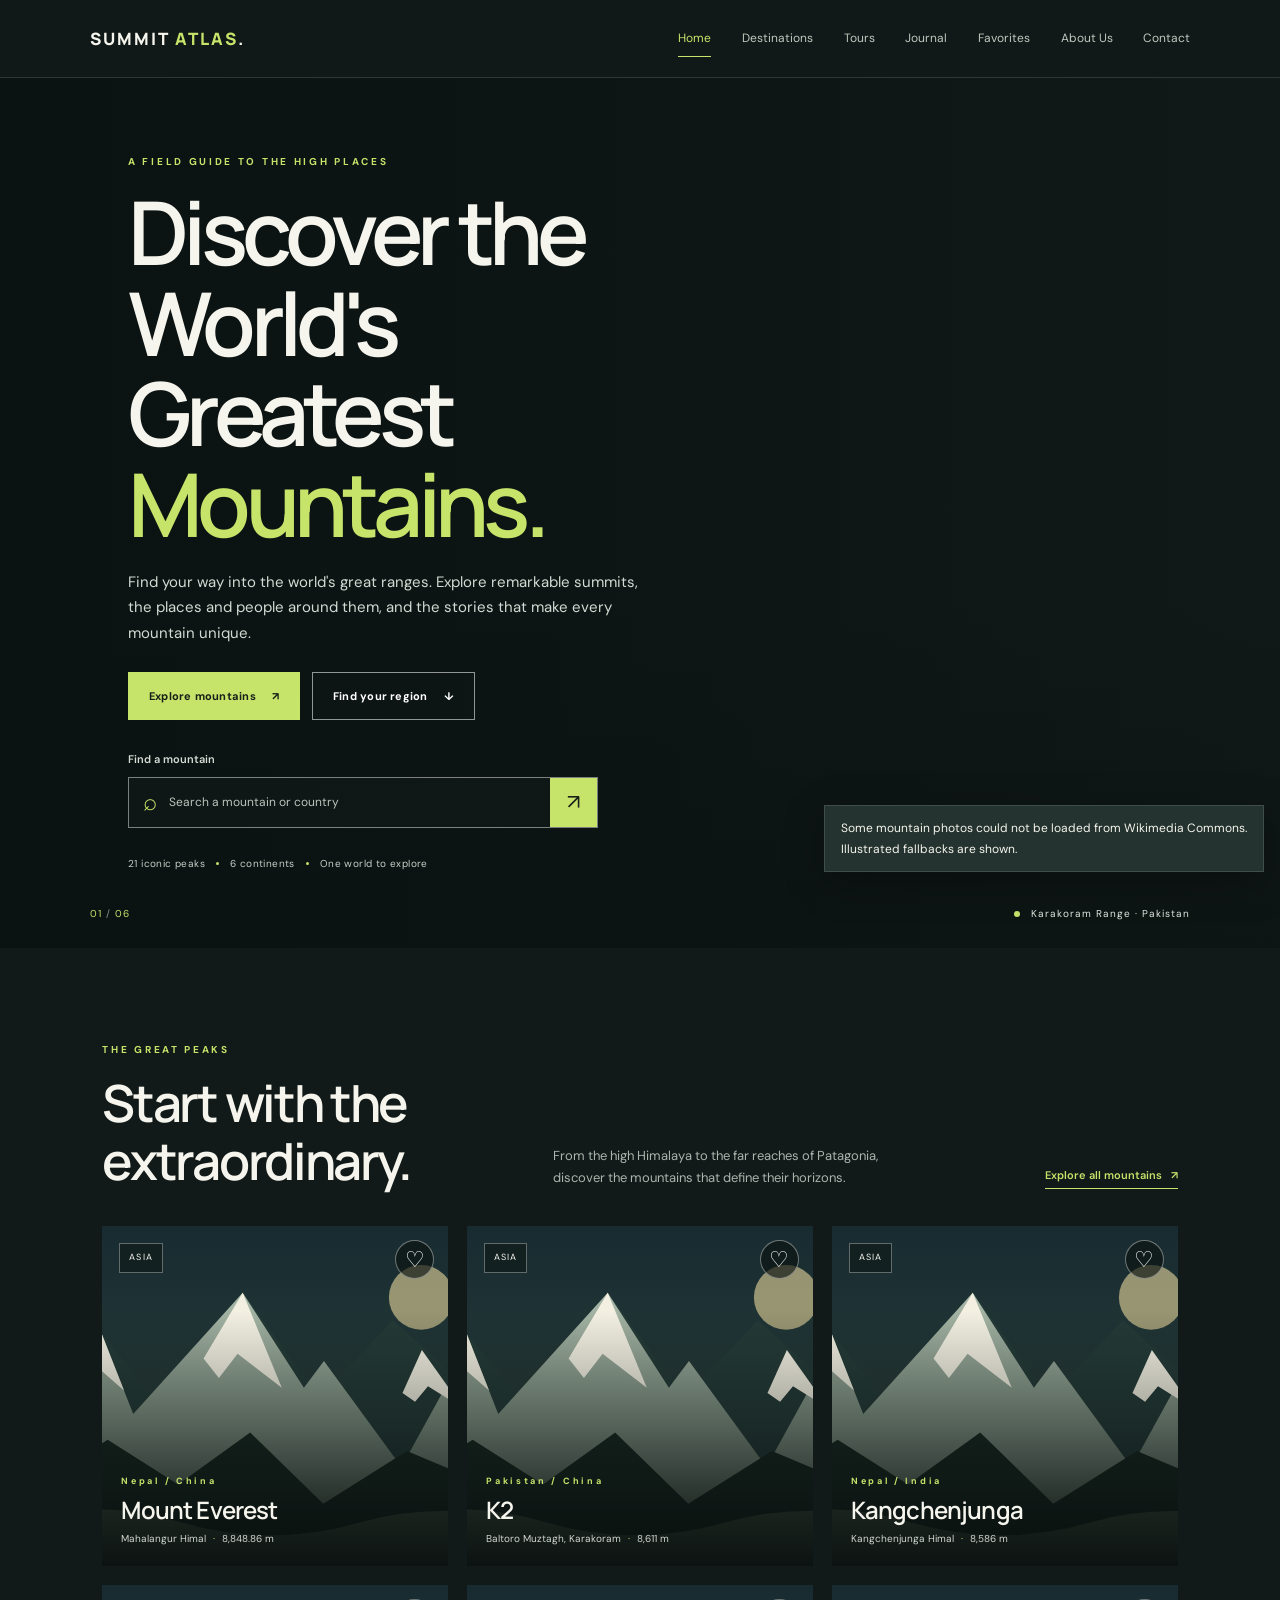
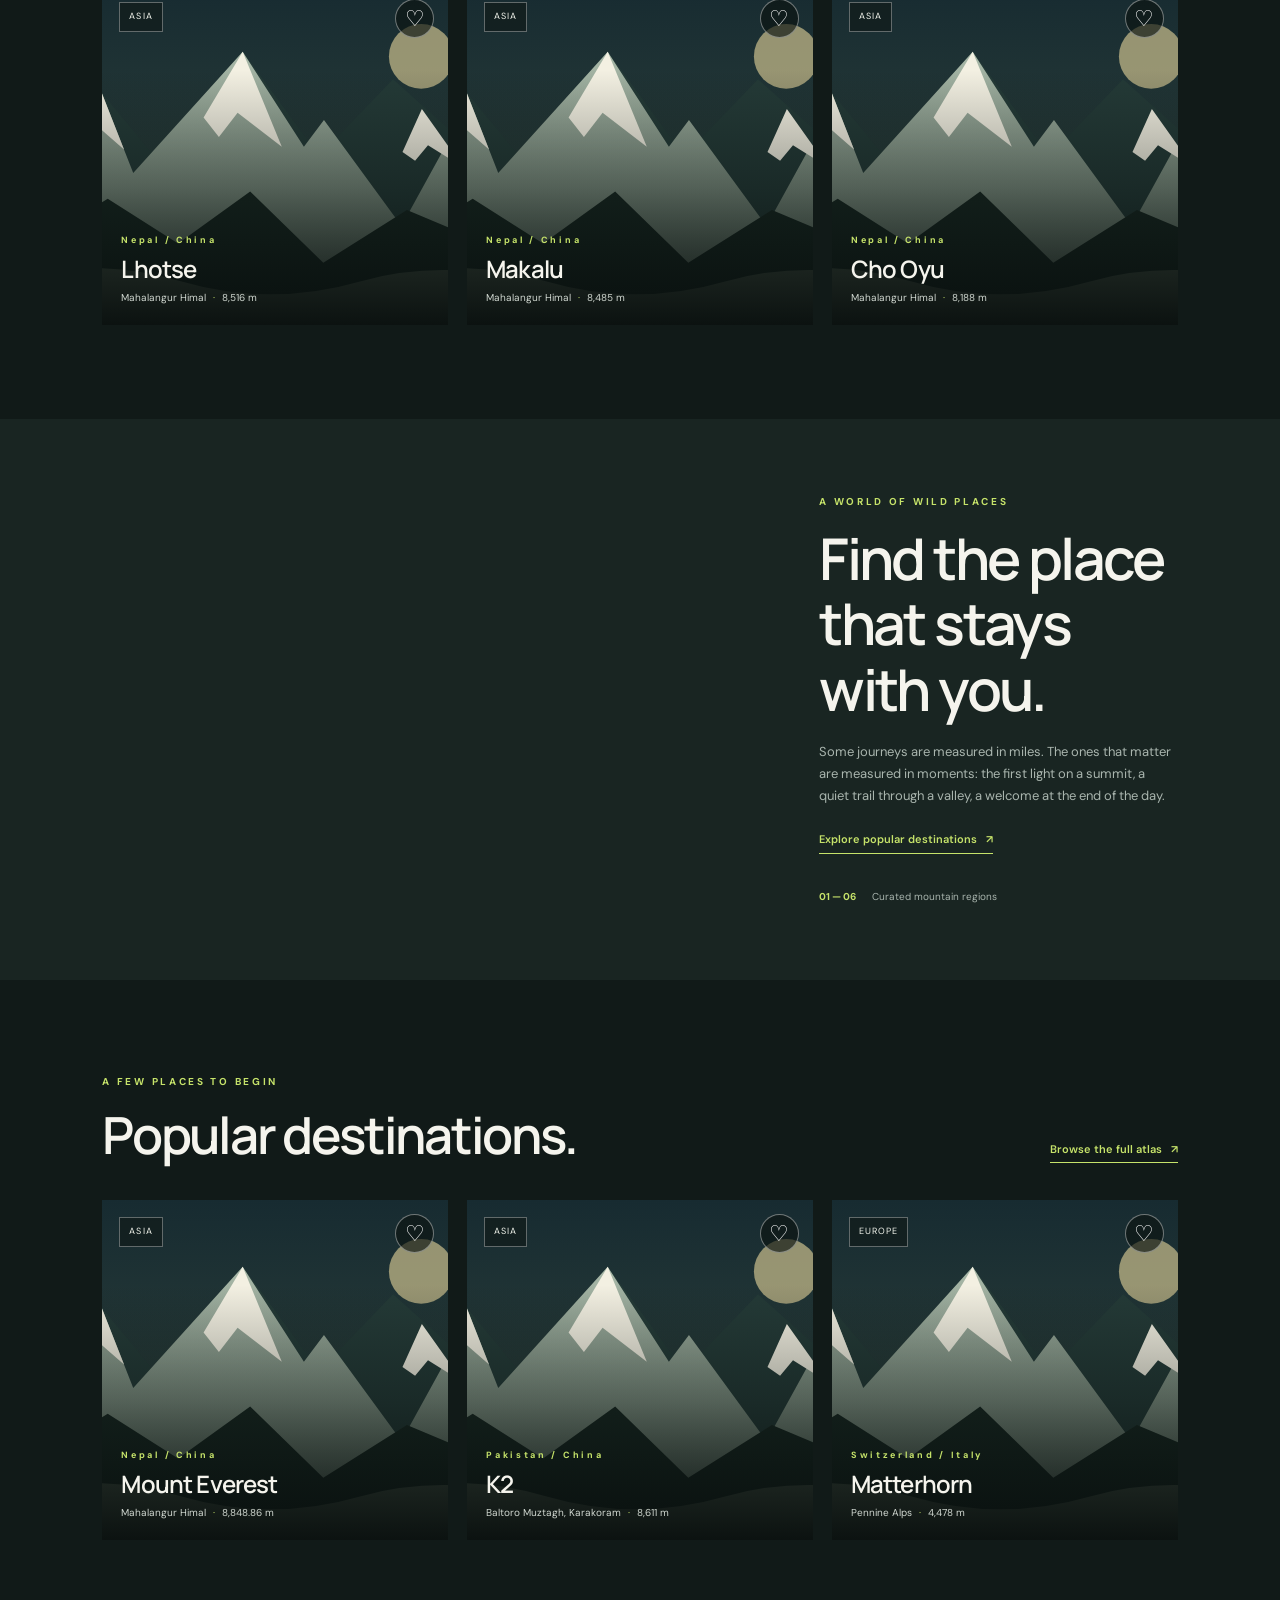
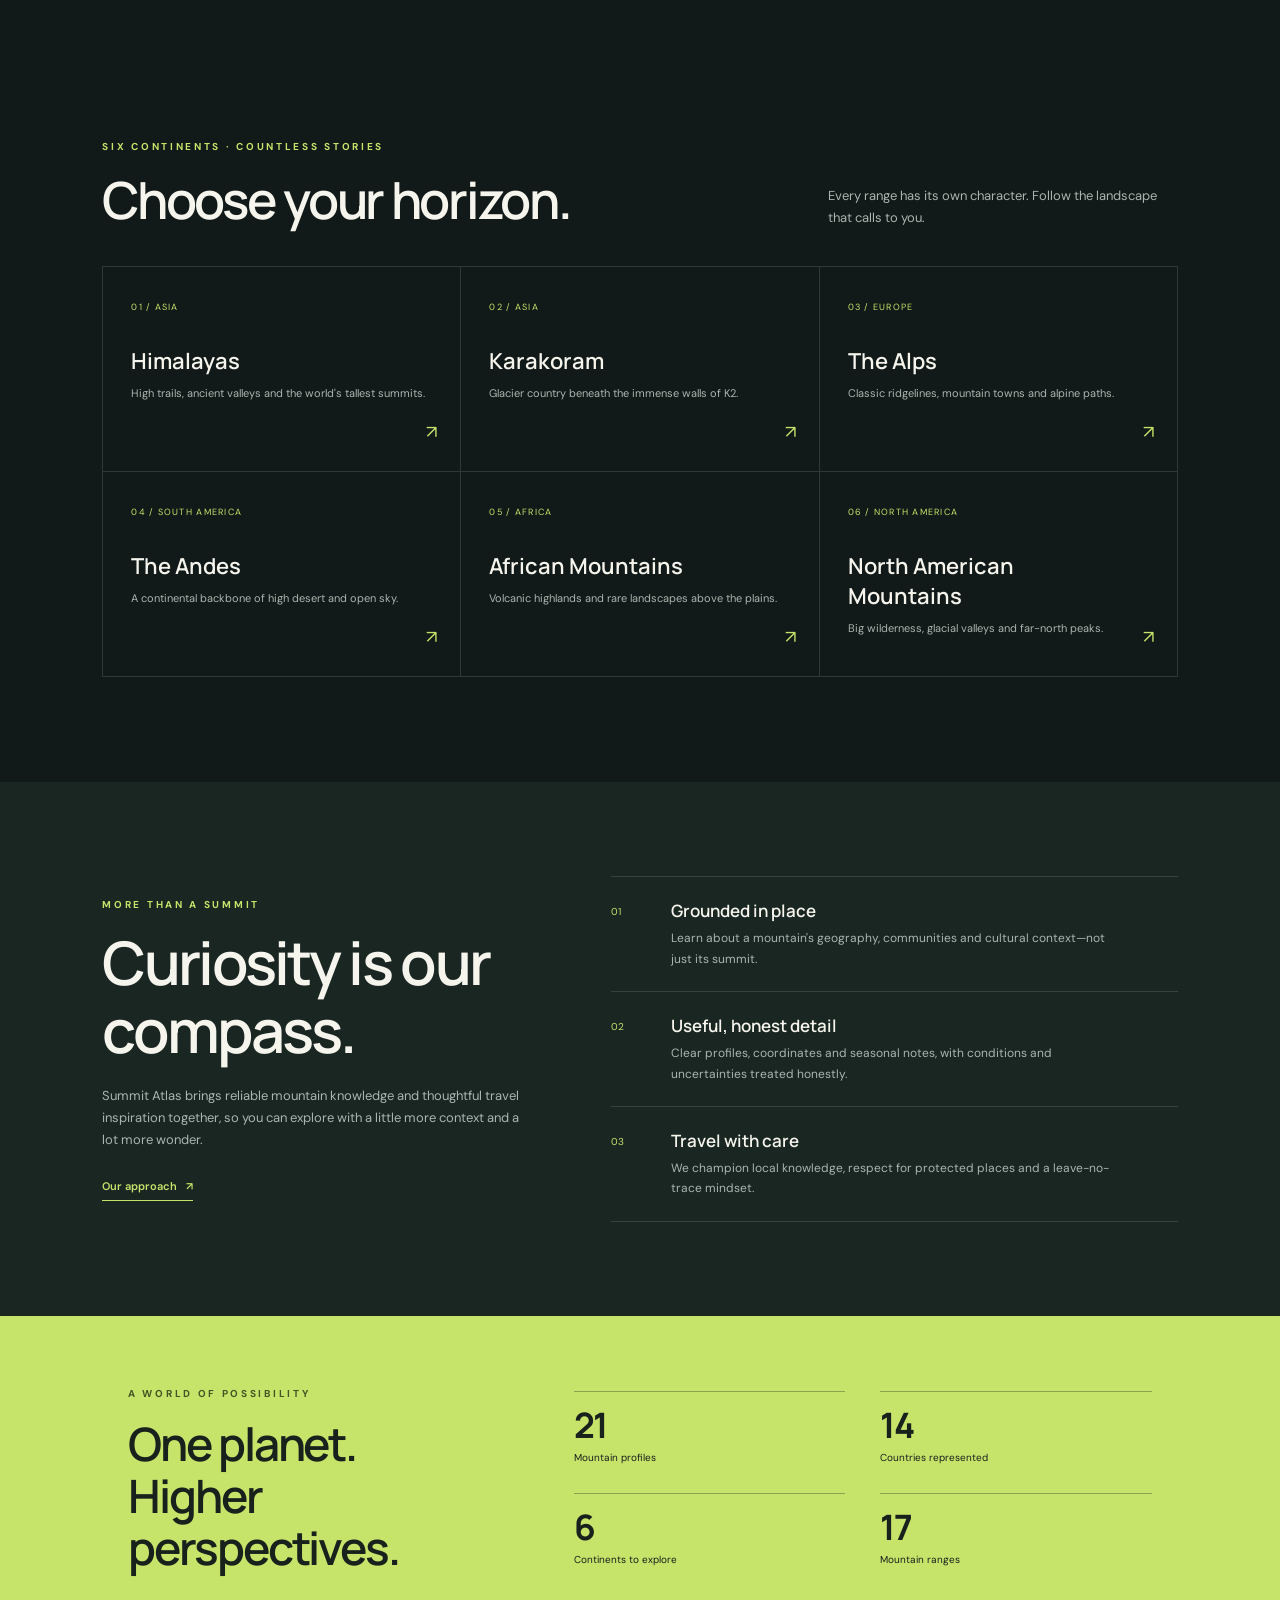
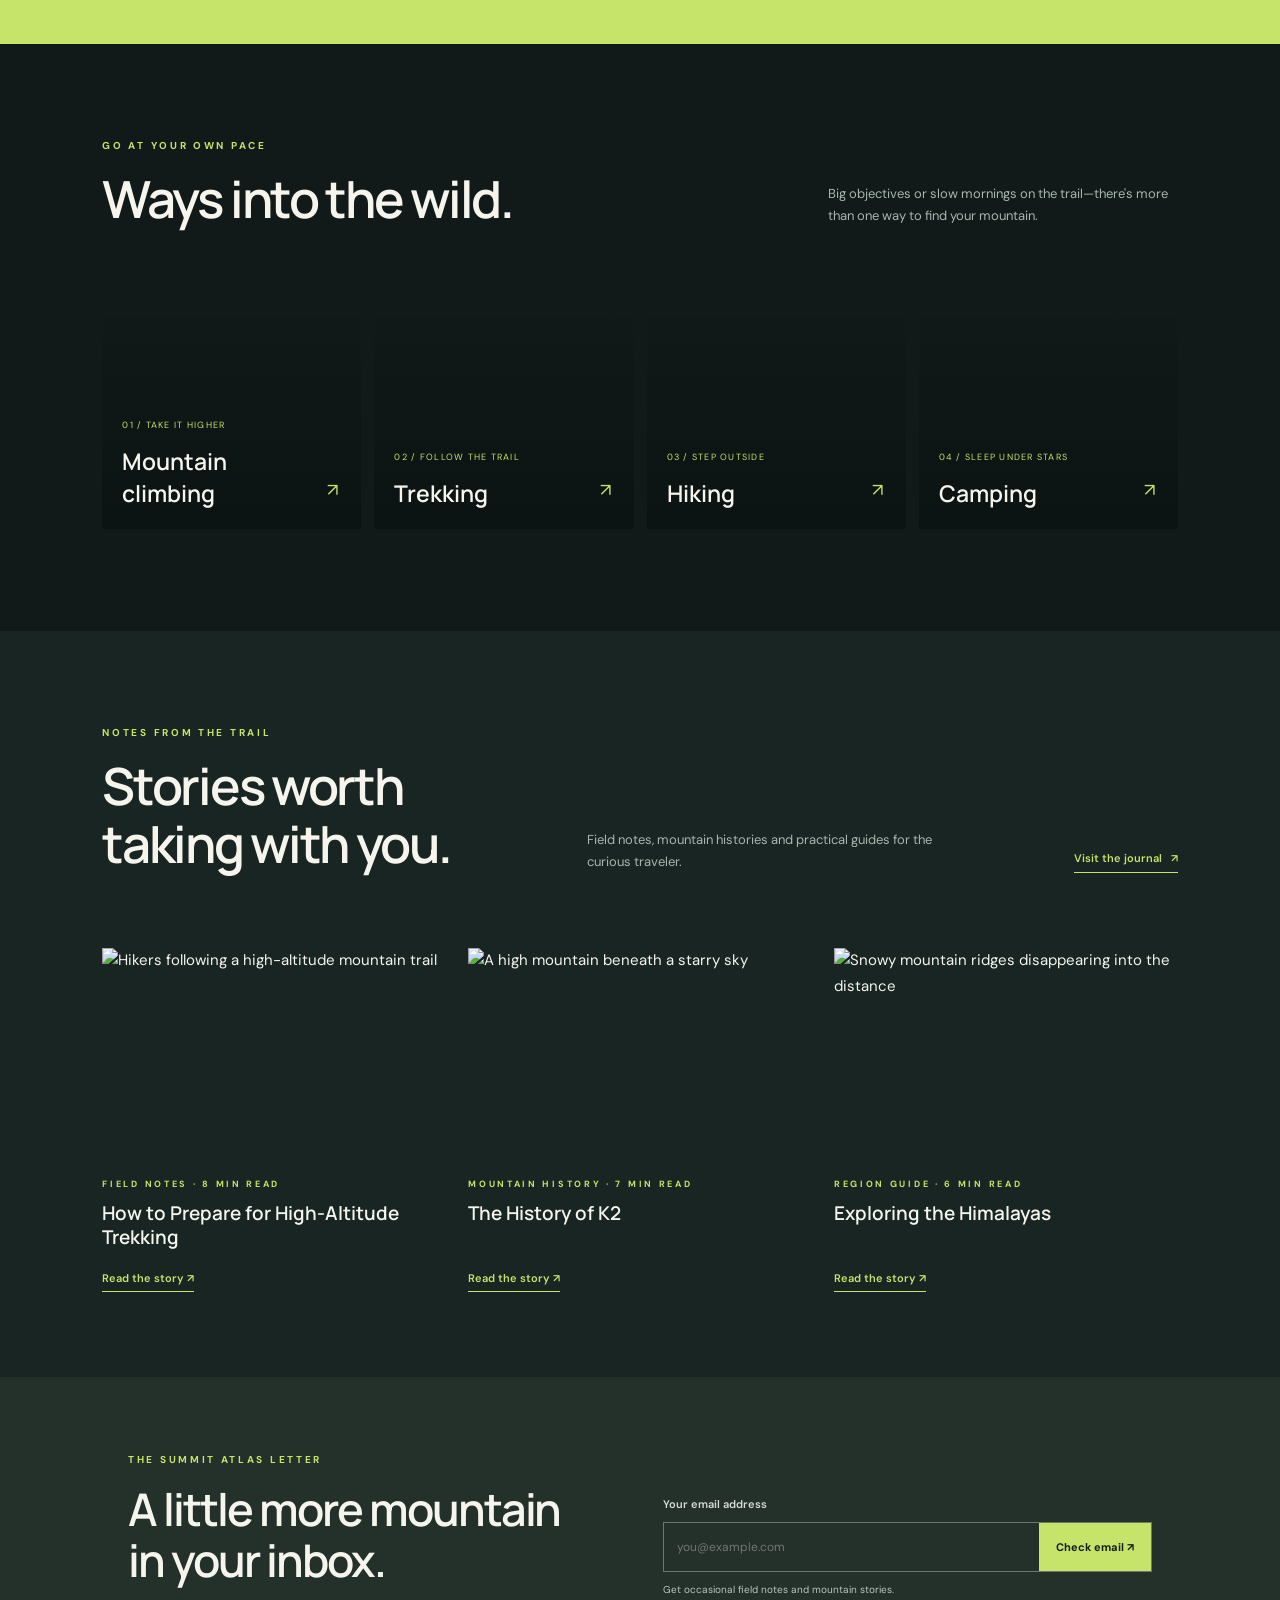
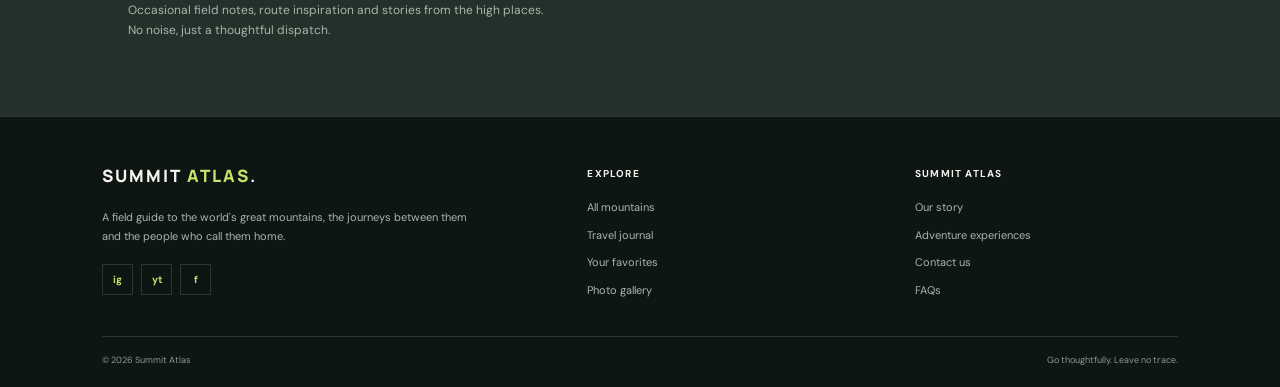
==== index.html @ 0b943431 "first commit" ====
<!doctype html>
<html lang="en">
  <head>
    <meta charset="UTF-8" />
    <meta name="viewport" content="width=device-width, initial-scale=1.0" />
    <meta
      name="description"
      content="Explore 21 of the world's great mountains with Summit Atlas: a thoughtful field guide to mountain destinations, routes and stories."
    />
    <meta name="theme-color" content="#111a18" />
    <title>Summit Atlas | Discover the World's Greatest Mountains</title>
    <link rel="preconnect" href="https://fonts.googleapis.com" />
    <link rel="preconnect" href="https://fonts.gstatic.com" crossorigin />
    <link
      href="https://fonts.googleapis.com/css2?family=DM+Sans:wght@400;500;600;700&family=Manrope:wght@400;500;600;700;800&display=swap"
      rel="stylesheet"
    />
    <link rel="stylesheet" href="style.css" />
    <script src="script.js" defer></script>
  </head>
  <body data-page="home">
    <header class="navbar"></header>
    <p class="site-status" id="siteStatus" role="status" aria-live="polite"></p>
    <main>
      <section class="hero">
        <div class="hero-content reveal">
          <p class="eyebrow">A FIELD GUIDE TO THE HIGH PLACES</p>
          <h1>Discover the World's<br />Greatest <span>Mountains.</span></h1>
          <p class="hero-description">
            Find your way into the world's great ranges. Explore remarkable
            summits, the places and people around them, and the stories that
            make every mountain unique.
          </p>
          <div class="hero-buttons">
            <a href="destinations.html" class="btn btn-primary"
              >Explore mountains <span aria-hidden="true">↗</span></a
            ><a href="#regions" class="btn btn-outline"
              >Find your region <span aria-hidden="true">↓</span></a
            >
          </div>
          <form class="hero-search" id="mountainSearch" role="search">
            <label for="heroSearch">Find a mountain</label>
            <div>
              <span aria-hidden="true">⌕</span
              ><input
                id="heroSearch"
                name="q"
                type="search"
                placeholder="Search a mountain or country"
                autocomplete="off"
              /><button type="submit" aria-label="Search mountains">↗</button>
            </div>
          </form>
          <div class="hero-footnote">
            <span>21 iconic peaks</span><i></i><span>6 continents</span><i></i
            ><span>One world to explore</span>
          </div>
        </div>
        <div class="hero-caption">
          <span class="caption-dot"></span> Karakoram Range · Pakistan
        </div>
        <div class="hero-index">01 <span>/</span> 06</div>
      </section>

      <section class="section featured-section">
        <div class="section-heading reveal">
          <div>
            <p class="eyebrow">THE GREAT PEAKS</p>
            <h2>Start with the<br />extraordinary.</h2>
          </div>
          <p class="section-intro">
            From the high Himalaya to the far reaches of Patagonia, discover the
            mountains that define their horizons.
          </p>
          <a href="destinations.html" class="text-link"
            >Explore all mountains <span aria-hidden="true">↗</span></a
          >
        </div>
        <div
          class="destination-grid featured-grid"
          id="featuredMountains"
          aria-live="polite"
        >
          <p class="loading-note">Opening the mountain field guide…</p>
        </div>
      </section>

      <section class="popular-section">
        <div
          class="popular-image"
          role="img"
          aria-label="Mountain landscape in the European Alps"
        ></div>
        <div class="popular-copy reveal">
          <p class="eyebrow">A WORLD OF WILD PLACES</p>
          <h2>Find the place<br />that stays with you.</h2>
          <p>
            Some journeys are measured in miles. The ones that matter are
            measured in moments: the first light on a summit, a quiet trail
            through a valley, a welcome at the end of the day.
          </p>
          <a class="text-link" href="destinations.html"
            >Explore popular destinations <span aria-hidden="true">↗</span></a
          >
          <div class="popular-note">
            <strong>01 — 06</strong><span>Curated mountain regions</span>
          </div>
        </div>
      </section>

      <section class="section popular-peaks-section">
        <div class="section-heading reveal">
          <div>
            <p class="eyebrow">A FEW PLACES TO BEGIN</p>
            <h2>Popular destinations.</h2>
          </div>
          <a href="destinations.html" class="text-link">Browse the full atlas <span aria-hidden="true">↗</span></a>
        </div>
        <div class="destination-grid" id="popularMountains">
          <p class="loading-note">Finding a few first destinations…</p>
        </div>
      </section>

      <section class="section regions-section" id="regions">
        <div class="section-heading reveal">
          <div>
            <p class="eyebrow">SIX CONTINENTS · COUNTLESS STORIES</p>
            <h2>Choose your horizon.</h2>
          </div>
          <p class="section-intro">
            Every range has its own character. Follow the landscape that calls
            to you.
          </p>
        </div>
        <div class="region-grid">
          <a class="region-card reveal" href="destinations.html?region=himalayas"
            ><span>01 / ASIA</span>
            <h3>Himalayas</h3>
            <p>High trails, ancient valleys and the world's tallest summits.</p>
            <b aria-hidden="true">↗</b></a
          >
          <a class="region-card reveal" href="destinations.html?region=karakoram"
            ><span>02 / ASIA</span>
            <h3>Karakoram</h3>
            <p>Glacier country beneath the immense walls of K2.</p>
            <b aria-hidden="true">↗</b></a
          >
          <a
            class="region-card reveal"
            href="destinations.html?region=alps"
            ><span>03 / EUROPE</span>
            <h3>The Alps</h3>
            <p>Classic ridgelines, mountain towns and alpine paths.</p>
            <b aria-hidden="true">↗</b></a
          >
          <a
            class="region-card reveal"
            href="destinations.html?region=andes"
            ><span>04 / SOUTH AMERICA</span>
            <h3>The Andes</h3>
            <p>A continental backbone of high desert and open sky.</p>
            <b aria-hidden="true">↗</b></a
          >
          <a
            class="region-card reveal"
            href="destinations.html?region=africa"
            ><span>05 / AFRICA</span>
            <h3>African Mountains</h3>
            <p>Volcanic highlands and rare landscapes above the plains.</p>
            <b aria-hidden="true">↗</b></a
          >
          <a
            class="region-card reveal"
            href="destinations.html?region=north-america"
            ><span>06 / NORTH AMERICA</span>
            <h3>North American Mountains</h3>
            <p>Big wilderness, glacial valleys and far-north peaks.</p>
            <b aria-hidden="true">↗</b></a
          >
        </div>
      </section>

      <section class="why-section">
        <div class="section why-layout">
          <div class="why-heading reveal">
            <p class="eyebrow">MORE THAN A SUMMIT</p>
            <h2>Curiosity is our<br />compass.</h2>
            <p>
              Summit Atlas brings reliable mountain knowledge and thoughtful
              travel inspiration together, so you can explore with a little more
              context and a lot more wonder.
            </p>
            <a href="about.html" class="text-link"
              >Our approach <span aria-hidden="true">↗</span></a
            >
          </div>
          <div class="why-list">
            <article class="why-item reveal">
              <span>01</span>
              <div>
                <h3>Grounded in place</h3>
                <p>
                  Learn about a mountain's geography, communities and cultural
                  context—not just its summit.
                </p>
              </div>
            </article>
            <article class="why-item reveal">
              <span>02</span>
              <div>
                <h3>Useful, honest detail</h3>
                <p>
                  Clear profiles, coordinates and seasonal notes, with
                  conditions and uncertainties treated honestly.
                </p>
              </div>
            </article>
            <article class="why-item reveal">
              <span>03</span>
              <div>
                <h3>Travel with care</h3>
                <p>
                  We champion local knowledge, respect for protected places and
                  a leave-no-trace mindset.
                </p>
              </div>
            </article>
          </div>
        </div>
      </section>

      <section class="stats-band">
        <div class="stats-heading">
          <p class="eyebrow">A WORLD OF POSSIBILITY</p>
          <h2>One planet.<br />Higher perspectives.</h2>
        </div>
        <div class="stats-grid">
          <div><strong>21</strong><span>Mountain profiles</span></div>
          <div><strong>14</strong><span>Countries represented</span></div>
          <div><strong>6</strong><span>Continents to explore</span></div>
          <div><strong>17</strong><span>Mountain ranges</span></div>
        </div>
      </section>

      <section class="section experiences-section">
        <div class="section-heading reveal">
          <div>
            <p class="eyebrow">GO AT YOUR OWN PACE</p>
            <h2>Ways into the wild.</h2>
          </div>
          <p class="section-intro">
            Big objectives or slow mornings on the trail—there's more than one
            way to find your mountain.
          </p>
        </div>
        <div class="experience-grid">
          <a href="tours.html" class="experience-card experience-climb reveal"
            ><span>01 / TAKE IT HIGHER</span>
            <h3>Mountain climbing</h3>
            <b aria-hidden="true">↗</b></a
          ><a href="tours.html" class="experience-card experience-trek reveal"
            ><span>02 / FOLLOW THE TRAIL</span>
            <h3>Trekking</h3>
            <b aria-hidden="true">↗</b></a
          ><a href="tours.html" class="experience-card experience-hike reveal"
            ><span>03 / STEP OUTSIDE</span>
            <h3>Hiking</h3>
            <b aria-hidden="true">↗</b></a
          ><a href="tours.html" class="experience-card experience-camp reveal"
            ><span>04 / SLEEP UNDER STARS</span>
            <h3>Camping</h3>
            <b aria-hidden="true">↗</b></a
          >
        </div>
      </section>

      <section class="journal-preview-section">
        <div class="section section-heading reveal">
          <div>
            <p class="eyebrow">NOTES FROM THE TRAIL</p>
            <h2>Stories worth<br />taking with you.</h2>
          </div>
          <p class="section-intro">
            Field notes, mountain histories and practical guides for the curious
            traveler.
          </p>
          <a href="journal.html" class="text-link"
            >Visit the journal <span aria-hidden="true">↗</span></a
          >
        </div>
        <div class="journal-preview-grid">
          <article class="journal-preview reveal">
            <img
              src="https://images.unsplash.com/photo-1551632811-561732d1e306?auto=format&fit=crop&w=900&q=85"
              alt="Hikers following a high-altitude mountain trail"
              loading="lazy"
            />
            <p class="eyebrow">FIELD NOTES · 8 MIN READ</p>
            <h3>How to Prepare for High-Altitude Trekking</h3>
            <a href="journal.html?id=high-altitude-trekking" class="text-link"
              >Read the story ↗</a
            >
          </article>
          <article class="journal-preview reveal">
            <img
              src="https://images.unsplash.com/photo-1519681393784-d120267933ba?auto=format&fit=crop&w=900&q=85"
              alt="A high mountain beneath a starry sky"
              loading="lazy"
            />
            <p class="eyebrow">MOUNTAIN HISTORY · 7 MIN READ</p>
            <h3>The History of K2</h3>
            <a href="journal.html?id=history-of-k2" class="text-link"
              >Read the story ↗</a
            >
          </article>
          <article class="journal-preview reveal">
            <img
              src="https://images.unsplash.com/photo-1464822759023-fed622ff2c3b?auto=format&fit=crop&w=900&q=85"
              alt="Snowy mountain ridges disappearing into the distance"
              loading="lazy"
            />
            <p class="eyebrow">REGION GUIDE · 6 MIN READ</p>
            <h3>Exploring the Himalayas</h3>
            <a href="journal.html?id=exploring-himalayas" class="text-link"
              >Read the story ↗</a
            >
          </article>
        </div>
      </section>

      <section class="newsletter-section">
        <div class="newsletter-copy">
          <p class="eyebrow">THE SUMMIT ATLAS LETTER</p>
          <h2>A little more mountain<br />in your inbox.</h2>
          <p>
            Occasional field notes, route inspiration and stories from the high
            places. No noise, just a thoughtful dispatch.
          </p>
        </div>
        <form id="newsletterForm" class="newsletter-form">
          <label for="newsletterEmail">Your email address</label>
          <div>
            <input
              id="newsletterEmail"
              name="email"
              type="email"
              placeholder="you@example.com"
              required
            /><button type="submit" aria-label="Check email address">
              Check email <span aria-hidden="true">↗</span>
            </button>
          </div>
          <p role="status" aria-live="polite">
            Get occasional field notes and mountain stories.
          </p>
        </form>
      </section>
    </main>
    <footer class="footer"></footer>
  </body>
</html>
---- style.css ----
:root {
  color-scheme: dark;
  --bg: #111a18;
  --surface: #192522;
  --surface-soft: #202e29;
  --text: #f5f4ed;
  --muted: #a9b5ae;
  --accent: #c6e36a;
  --line: rgba(232, 241, 233, .14);
  --heading: "Manrope", "DM Sans", sans-serif;
  --body: "DM Sans", Arial, sans-serif;
}

* { box-sizing: border-box; }
html { scroll-behavior: smooth; scroll-padding-top: 85px; }
body { margin: 0; background: var(--bg); color: var(--text); font: 400 15px/1.7 var(--body); }
body, button, input, select, textarea { font-family: var(--body); }
button, input, select, textarea { font-size: inherit; }
button, a { -webkit-tap-highlight-color: transparent; }
a { color: inherit; text-decoration: none; }
img { display: block; width: 100%; object-fit: cover; }
button { color: inherit; }
::selection { color: #141a12; background: var(--accent); }
:focus-visible { outline: 2px solid var(--accent); outline-offset: 4px; }

.navbar {
  position: sticky; z-index: 20; top: 0; display: flex; min-height: 78px;
  align-items: center; justify-content: space-between; gap: 30px; padding: 0 7%;
  border-bottom: 1px solid var(--line); background: rgba(17, 26, 24, .97);
}
.logo { display: inline-flex; align-items: center; white-space: nowrap; font: 800 17px/1 var(--heading); letter-spacing: 2px; }
.logo span { margin-left: 5px; color: var(--accent); }
.logo i { color: var(--text); font-style: normal; }
.nav-links { display: flex; align-items: center; gap: clamp(16px, 2.4vw, 35px); }
.nav-links a { position: relative; padding: 9px 0; color: #c0c8c0; font-size: 12px; transition: color .2s ease; }
.nav-links a::after { position: absolute; right: 0; bottom: 1px; left: 0; height: 1px; background: var(--accent); content: ""; transform: scaleX(0); transform-origin: left; transition: transform .2s ease; }
.nav-links a:hover, .nav-links a.active { color: var(--accent); }
.nav-links a.active::after, .nav-links a:hover::after { transform: scaleX(1); }
.menu-toggle { display: none; width: 44px; height: 44px; padding: 11px; border: 1px solid var(--line); background: transparent; cursor: pointer; }
.menu-toggle span { display: block; height: 1px; margin: 5px 0; background: var(--text); }
.site-status:empty { display: none; }
.site-status { position: fixed; z-index: 15; right: 16px; bottom: 16px; max-width: min(440px, calc(100vw - 32px)); padding: 12px 16px; border: 1px solid var(--line); background: #24332f; box-shadow: 0 10px 40px #0005; color: var(--text); font-size: 12px; }

.hero {
  position: relative; display: flex; min-height: min(790px, calc(100svh - 78px)); align-items: center;
  padding: 76px 10%; overflow: hidden;
  background: linear-gradient(90deg, rgba(10, 17, 17, .85) 0%, rgba(10, 17, 17, .57) 43%, rgba(10, 17, 17, .1) 100%), linear-gradient(0deg, rgba(11, 18, 17, .55), transparent 40%), url("https://images.unsplash.com/photo-1464822759023-fed622ff2c3b?auto=format&fit=crop&w=2200&q=90") center 48%/cover;
}
.hero-content { width: min(730px, 100%); }
.eyebrow { margin: 0 0 17px; color: var(--accent); font-size: 10px; font-weight: 700; letter-spacing: 2.7px; line-height: 1.5; }
h1, h2, h3, p { margin-top: 0; }
h1, h2, h3 { line-height: 1.13; }
h1, h2 { font-family: var(--heading); font-weight: 600; letter-spacing: -.045em; }
h1 span, h2 span { color: var(--accent); }
.hero h1 { max-width: 760px; margin-bottom: 21px; font-size: clamp(48px, 7.1vw, 88px); letter-spacing: -.065em; line-height: 1.03; }
.hero-description { max-width: 520px; margin-bottom: 26px; color: #d3dad3; font-size: 15px; }
.hero-buttons { display: flex; flex-wrap: wrap; gap: 12px; }
.btn { display: inline-flex; min-height: 48px; align-items: center; justify-content: center; gap: 16px; padding: 12px 20px; border: 1px solid transparent; font-size: 11px; font-weight: 700; letter-spacing: .02em; transition: background .2s ease, color .2s ease, border-color .2s ease, transform .2s ease; cursor: pointer; }
.btn:hover { transform: translateY(-2px); }
.btn-primary { background: var(--accent); color: #172019; }
.btn-primary:hover { background: #d9ef8e; }
.btn-outline { border-color: rgba(255,255,255,.55); background: rgba(17,26,24,.25); color: #fff; }
.btn-outline:hover { border-color: var(--accent); color: var(--accent); }
.hero-search { width: min(470px, 100%); margin-top: 30px; }
.hero-search label, .newsletter-form label { display: block; margin-bottom: 8px; color: #d7ddd6; font-size: 11px; font-weight: 600; }
.hero-search>div { display: flex; height: 51px; align-items: center; padding-left: 14px; border: 1px solid rgba(255,255,255,.45); background: rgba(17,26,24,.72); }
.hero-search>div>span { color: var(--accent); font-size: 24px; }
.hero-search input { width: 100%; height: 100%; padding: 0 12px; border: 0; outline: 0; background: transparent; color: var(--text); font-size: 12px; }
.hero-search input::placeholder { color: #bbc4bc; }
.hero-search button { width: 53px; height: 100%; border: 0; background: var(--accent); color: #172019; font-size: 21px; cursor: pointer; }
.hero-footnote { display: flex; flex-wrap: wrap; align-items: center; gap: 11px; margin-top: 27px; color: #c7d0c8; font-size: 10px; letter-spacing: .04em; }
.hero-footnote i { width: 3px; height: 3px; border-radius: 50%; background: var(--accent); }
.hero-caption, .hero-index { position: absolute; bottom: 26px; color: #e4e9e3; font-size: 10px; letter-spacing: .1em; }
.hero-caption { right: 7%; }
.caption-dot { display: inline-block; width: 6px; height: 6px; margin-right: 7px; border-radius: 50%; background: var(--accent); }
.hero-index { left: 7%; color: var(--accent); }
.hero-index span { color: #fff8; }

.section { padding: 94px 8%; }
.section-heading { display: flex; align-items: end; justify-content: space-between; gap: 24px; margin-bottom: 37px; }
.section-heading h2, .about-copy h2, .contact-copy h2 { margin: 0; font-size: clamp(34px, 4vw, 53px); }
.section-intro { max-width: 350px; margin: 0; color: var(--muted); font-size: 13px; }
.text-link { display: inline-flex; align-items: center; gap: 9px; width: fit-content; padding-bottom: 4px; border-bottom: 1px solid var(--accent); color: var(--accent); font-size: 11px; font-weight: 600; white-space: nowrap; }
.text-link:hover { color: #e0f3ae; }
.destination-grid { display: grid; grid-template-columns: repeat(3, minmax(0, 1fr)); gap: 19px; }
.mountain-card { position: relative; min-width: 0; min-height: 340px; overflow: hidden; background: var(--surface); animation: card-in .5s both; animation-delay: calc(var(--card-index, 0) * 35ms); }
@keyframes card-in { from { opacity: 0; transform: translateY(10px); } to { opacity: 1; transform: translateY(0); } }
.mountain-card-link { position: absolute; inset: 0; display: block; }
.mountain-photo { position: absolute; inset: 0; height: 100%; transition: transform .65s ease; }
.mountain-card:hover .mountain-photo { transform: scale(1.055); }
.mountain-card::after { position: absolute; inset: 25% 0 0; background: linear-gradient(0deg, rgba(8,14,13,.94), rgba(8,14,13,.36) 54%, transparent); content: ""; pointer-events: none; }
.card-photo-label { position: absolute; z-index: 1; top: 17px; left: 17px; padding: 6px 9px; border: 1px solid #ffffff55; background: #101a18a6; color: #f3f5ed; font-size: 9px; letter-spacing: .12em; text-transform: uppercase; }
.mountain-card-copy { position: absolute; z-index: 1; right: 19px; bottom: 19px; left: 19px; pointer-events: none; }
.mountain-card-copy .eyebrow { margin-bottom: 7px; font-size: 9px; }
.mountain-card-copy h3 { margin: 0 0 7px; font: 600 24px/1.15 var(--heading); letter-spacing: -.035em; }
.mountain-card-copy>p:last-child { margin: 0; color: #d1d8d1; font-size: 10px; }
.mountain-card-copy>p:last-child span { padding: 0 4px; color: var(--accent); }
.favorite-button { position: absolute; z-index: 3; top: 14px; right: 14px; display: grid; width: 39px; height: 39px; place-items: center; border: 1px solid #ffffff66; border-radius: 50%; background: rgba(12,19,17,.64); color: white; font-size: 22px; cursor: pointer; transition: color .2s, background .2s, transform .2s; }
.favorite-button:hover { transform: scale(1.06); }
.favorite-button.is-favorite { border-color: var(--accent); color: var(--accent); }
.loading-note { grid-column: 1/-1; padding: 40px 0; color: var(--muted); }
.popular-section { display: grid; min-height: 490px; grid-template-columns: 1.12fr .88fr; background: var(--surface); }
.popular-image { min-height: 420px; background: url("https://images.unsplash.com/photo-1470770841072-f978cf4d019e?auto=format&fit=crop&w=1400&q=85") center/cover; }
.popular-copy { position: relative; display: flex; flex-direction: column; align-items: flex-start; justify-content: center; padding: 75px clamp(35px, 8vw, 120px); }
.popular-copy h2 { margin-bottom: 19px; font-size: clamp(36px, 4.5vw, 58px); }
.popular-copy>p:not(.eyebrow) { max-width: 410px; margin-bottom: 23px; color: var(--muted); font-size: 13px; }
.popular-note { display: flex; align-items: center; gap: 16px; margin-top: 34px; color: var(--muted); font-size: 10px; }
.popular-note strong { color: var(--accent); }
.regions-section { padding-top: 105px; padding-bottom: 105px; }
.region-grid { display: grid; grid-template-columns: repeat(3, minmax(0, 1fr)); border-top: 1px solid var(--line); border-left: 1px solid var(--line); }
.region-card { position: relative; min-height: 205px; padding: 26px 28px; border-right: 1px solid var(--line); border-bottom: 1px solid var(--line); transition: background .25s; }
.region-card:hover { background: var(--surface); }
.region-card>span, .experience-card>span { color: var(--accent); font-size: 9px; letter-spacing: .14em; }
.region-card h3 { margin: 27px 28px 8px 0; font: 600 22px var(--heading); }
.region-card p { max-width: 300px; margin: 0; color: var(--muted); font-size: 11px; }
.region-card>b, .experience-card>b { position: absolute; right: 23px; bottom: 24px; color: var(--accent); font-size: 18px; font-weight: 400; transition: transform .2s; }
.region-card:hover>b, .experience-card:hover>b { transform: translate(3px,-3px); }
.why-section { background: #1a2622; }
.why-layout { display: grid; grid-template-columns: .85fr 1.15fr; align-items: center; gap: 90px; }
.why-heading h2 { margin: 0 0 20px; font-size: clamp(40px, 5vw, 60px); }
.why-heading>p:not(.eyebrow) { max-width: 420px; margin-bottom: 22px; color: var(--muted); font-size: 13px; }
.why-list { border-top: 1px solid var(--line); }
.why-item { display: grid; grid-template-columns: 45px 1fr; gap: 15px; padding: 22px 0; border-bottom: 1px solid var(--line); }
.why-item>span { padding-top: 4px; color: var(--accent); font-size: 10px; }
.why-item h3 { margin: 0 0 6px; font: 600 17px var(--heading); }
.why-item p { max-width: 440px; margin: 0; color: var(--muted); font-size: 12px; }
.stats-band { display: grid; grid-template-columns: .8fr 1.2fr; gap: 60px; padding: 70px 10%; background: #c6e36a; color: #18211c; }
.stats-band .eyebrow { color: #415526; }
.stats-heading h2 { margin: 0; font-size: clamp(30px, 4vw, 46px); }
.stats-grid { display: grid; grid-template-columns: repeat(2, 1fr); align-content: center; gap: 27px 35px; }
.stats-grid>div { display: flex; flex-direction: column; padding-top: 9px; border-top: 1px solid #17211955; }
.stats-grid strong { font: 700 35px var(--heading); letter-spacing: -.05em; }
.stats-grid span { font-size: 10px; }
.experiences-section { padding-bottom: 102px; }
.experience-grid { display: grid; min-height: 265px; grid-template-columns: repeat(4, 1fr); gap: 13px; }
.experience-card { position: relative; display: flex; min-height: 255px; flex-direction: column; justify-content: flex-end; padding: 20px; overflow: hidden; background-position: center; background-size: cover; }
.experience-card::before { position: absolute; inset: 0; background: linear-gradient(0deg,#0b1312df, transparent 80%); content: ""; transition: background .3s; }
.experience-card>* { position: relative; }
.experience-card:hover { background-size: auto, cover; }
.experience-card h3 { max-width: 200px; margin: 12px 30px 0 0; font: 600 23px var(--heading); }
.experience-climb { background-image: url("https://images.unsplash.com/photo-1522163182402-834f871fd851?auto=format&fit=crop&w=800&q=85"); }
.experience-trek { background-image: url("https://images.unsplash.com/photo-1551632811-561732d1e306?auto=format&fit=crop&w=800&q=85"); }
.experience-hike { background-image: url("https://images.unsplash.com/photo-1470770841072-f978cf4d019e?auto=format&fit=crop&w=800&q=85"); }
.experience-camp { background-image: url("https://images.unsplash.com/photo-1500530855697-b586d89ba3ee?auto=format&fit=crop&w=800&q=85"); }
.journal-preview-section { background: #192522; }
.journal-preview-section>.section { padding-bottom: 38px; }
.journal-preview-grid { display: grid; grid-template-columns: repeat(3, minmax(0, 1fr)); gap: 22px; padding: 0 8% 85px; }
.journal-preview img { height: 210px; margin-bottom: 20px; }
.journal-preview .eyebrow { margin-bottom: 9px; font-size: 9px; }
.journal-preview h3 { min-height: 50px; margin-bottom: 14px; font: 600 19px/1.3 var(--heading); }
.newsletter-section { display: grid; grid-template-columns: 1fr 1fr; align-items: center; gap: 45px; padding: 75px 10%; background: #24312a; }
.newsletter-copy h2 { margin: 0 0 14px; font-size: clamp(30px, 4vw, 45px); }
.newsletter-copy>p:not(.eyebrow) { max-width: 420px; margin: 0; color: var(--muted); font-size: 12px; }
.newsletter-form>div { display: flex; min-height: 50px; border: 1px solid #ffffff55; }
.newsletter-form input { width: 100%; min-width: 0; padding: 0 13px; border: 0; outline: 0; background: transparent; color: var(--text); font-size: 12px; }
.newsletter-form button { padding: 0 17px; border: 0; background: var(--accent); color: #142017; font-size: 11px; font-weight: 700; white-space: nowrap; cursor: pointer; }
.newsletter-form>p { margin: 9px 0 0; color: #bbc5bc; font-size: 10px; }

.page-hero { position: relative; display: flex; min-height: 430px; align-items: center; padding: 85px 10%; background-position: center; background-size: cover; }
.page-hero::before { position: absolute; inset: 0; background: linear-gradient(90deg, rgba(9,16,15,.88), rgba(9,16,15,.38) 75%); content: ""; }
.page-hero>div { position: relative; max-width: 710px; }
.page-hero h1 { margin: 0; font-size: clamp(46px, 6vw, 72px); letter-spacing: -.06em; }
.page-hero p:not(.eyebrow) { max-width: 560px; margin: 18px 0 0; color: #d7ded7; font-size: 14px; }
.destinations-hero { background-image: url("https://images.unsplash.com/photo-1519681393784-d120267933ba?auto=format&fit=crop&w=2000&q=90"); }
.favorites-hero { background-image: url("https://images.unsplash.com/photo-1464278533981-50106e6176b1?auto=format&fit=crop&w=2000&q=85"); }
.journal-hero { background-image: url("https://images.unsplash.com/photo-1464822759023-fed622ff2c3b?auto=format&fit=crop&w=2000&q=85"); }
.about-hero { background-image: url("https://images.unsplash.com/photo-1500530855697-b586d89ba3ee?auto=format&fit=crop&w=2000&q=85"); }
.contact-hero { background-image: url("https://images.unsplash.com/photo-1464822759023-fed622ff2c3b?auto=format&fit=crop&w=2000&q=85"); }
.explorer-section { padding-top: 78px; }
.filter-panel { display: grid; grid-template-columns: 1.3fr 1fr 1.2fr 1.05fr 1fr auto; align-items: end; gap: 12px; padding: 18px; border: 1px solid var(--line); background: #192522; }
.filter-field label, .contact-form label { display: block; margin-bottom: 7px; color: #dce1db; font-size: 10px; font-weight: 600; }
.filter-field input, .filter-field select, .contact-form input, .contact-form select, .contact-form textarea { width: 100%; min-height: 43px; padding: 10px 11px; border: 1px solid var(--line); border-radius: 0; outline: 0; background: #111a18; color: var(--text); font-size: 11px; }
.filter-field select { cursor: pointer; }
.filter-field input:focus, .filter-field select:focus, .contact-form input:focus, .contact-form textarea:focus { border-color: var(--accent); }
.filter-field input::placeholder, .contact-form input::placeholder, .contact-form textarea::placeholder { color: #86928b; }
.elevation-fields>div { display: flex; align-items: center; gap: 5px; }
.elevation-fields>div span { color: var(--muted); font-size: 10px; }
.elevation-fields input { min-width: 0; }
.filter-reset { min-height: 42px; padding: 9px 11px; border: 1px solid var(--line); background: transparent; color: var(--muted); font-size: 10px; white-space: nowrap; cursor: pointer; }
.filter-reset:hover { border-color: var(--accent); color: var(--accent); }
.results-bar { display: flex; align-items: center; justify-content: space-between; gap: 15px; padding: 23px 0 16px; }
.results-bar p { margin: 0; font-size: 12px; font-weight: 700; }
.results-bar span { color: var(--muted); font-size: 10px; }
.explorer-grid { grid-template-columns: repeat(3, minmax(0, 1fr)); }
.explorer-grid .mountain-card { min-height: 310px; }
.explorer-note { display: grid; grid-template-columns: 220px 1fr; gap: 30px; padding: 28px 8%; border-top: 1px solid var(--line); }
.explorer-note .eyebrow { margin: 0; }
.explorer-note>p:last-child { max-width: 800px; margin: 0; color: var(--muted); font-size: 11px; }
.empty-state { grid-column: 1/-1; display: flex; min-height: 260px; flex-direction: column; align-items: center; justify-content: center; padding: 40px 20px; border: 1px solid var(--line); text-align: center; }
.empty-icon { color: var(--accent); font-size: 35px; }
.empty-state h2 { margin: 10px 0; font-size: 25px; }
.empty-state p { max-width: 450px; margin: 0 0 20px; color: var(--muted); font-size: 12px; }
.favorites-section { min-height: 430px; }
.loading-panel { min-height: 480px; padding: 140px 8%; color: var(--muted); }

.mountain-detail-hero { position: relative; min-height: min(670px, 76svh); display: flex; align-items: end; padding: 70px 10% 55px; overflow: hidden; background: #1a2924; }
.detail-hero-photo, .detail-hero-shade { position: absolute; inset: 0; width: 100%; height: 100%; }
.detail-hero-photo { object-position: center 45%; }
.detail-hero-shade { background: linear-gradient(90deg, #0b1312d9, #0b131273 65%, #0b13121a), linear-gradient(0deg, #0b1312e8, transparent 80%); }
.detail-hero-copy { position: relative; z-index: 1; width: min(850px, 100%); }
.back-link { display: inline-block; margin-bottom: 35px; color: #e4e9e1; font-size: 11px; }
.back-link:hover { color: var(--accent); }
.detail-hero-copy h1 { margin: 0 0 10px; font-size: clamp(48px, 8vw, 91px); letter-spacing: -.07em; }
.detail-hero-copy>p:not(.eyebrow):not(.photo-credit) { margin: 0; color: #e0e6df; font-size: 14px; }
.detail-hero-copy>p span { color: var(--accent); }
.detail-actions { display: flex; align-items: center; gap: 12px; margin-top: 24px; }
.detail-actions .favorite-button { position: static; flex: 0 0 44px; width: 44px; height: 44px; }
.photo-credit { margin: 18px 0 0; color: #d1dad1; font-size: 9px; }
.photo-credit a { text-decoration: underline; text-underline-offset: 3px; }
.detail-layout { display: grid; grid-template-columns: minmax(0, 1.35fr) minmax(280px, .65fr); align-items: start; gap: 70px; }
.detail-article h2 { margin: 0 0 17px; font-size: clamp(34px, 4vw, 47px); }
.detail-article h3 { margin: 32px 0 10px; font: 600 21px var(--heading); }
.detail-article>p:not(.eyebrow), .fact-list { color: #c2ccc4; font-size: 13px; }
.detail-article .lead { max-width: 720px; margin: 0 0 20px; color: var(--text); font-size: 17px; line-height: 1.8; }
.fact-list { display: grid; gap: 10px; padding-left: 19px; }
.fact-list li::marker { color: var(--accent); }
.best-season { margin-top: 32px; padding: 20px; border-left: 2px solid var(--accent); background: var(--surface); }
.best-season .eyebrow { margin-bottom: 8px; }
.best-season p { margin: 0 0 7px; font-weight: 700; }
.best-season small, .weather-card small { color: var(--muted); font-size: 10px; }
.detail-aside { display: grid; gap: 17px; }
.summit-facts, .weather-card, .map-card { padding: 21px; border: 1px solid var(--line); background: #182420; }
.summit-facts .eyebrow, .weather-card .eyebrow, .map-card .eyebrow { margin-bottom: 14px; }
.summit-facts>div { display: flex; flex-direction: column; gap: 3px; padding: 12px 0; border-top: 1px solid var(--line); }
.summit-facts>div span { color: var(--muted); font-size: 10px; }
.summit-facts>div strong { font-size: 12px; }
.weather-loading, .weather-error { color: var(--muted); font-size: 12px; }
.weather-main { display: flex; align-items: center; gap: 15px; margin-bottom: 17px; }
.weather-icon { font-size: 34px; }
.weather-main>div { display: flex; flex-direction: column; }
.weather-main strong { font: 700 35px var(--heading); }
.weather-main>div span { color: var(--muted); font-size: 11px; }
.weather-meta { display: flex; flex-wrap: wrap; gap: 10px 15px; margin-bottom: 13px; }
.weather-meta>span { color: var(--muted); font-size: 9px; }
.weather-meta strong { color: var(--text); }
.map-card iframe { width: 100%; height: 215px; margin-bottom: 13px; border: 0; filter: grayscale(.85) contrast(.9); }
.detail-gallery { display: grid; grid-template-columns: repeat(4, minmax(0, 1fr)); gap: 12px; }
.detail-gallery figure { min-width: 0; margin: 0; background: var(--surface); }
.detail-gallery img { height: 190px; transition: transform .3s; }
.detail-gallery figure>a { display: block; overflow: hidden; }
.detail-gallery figure>a:hover img { transform: scale(1.04); }
.detail-gallery figcaption { padding: 8px 10px; color: var(--muted); font-size: 9px; }
.detail-gallery figcaption a { text-decoration: underline; text-underline-offset: 2px; }
.related-section { padding-top: 30px; }

.journal-grid { display: grid; grid-template-columns: repeat(3, minmax(0, 1fr)); gap: 24px 20px; }
.journal-card { overflow: hidden; border: 1px solid var(--line); background: #182420; }
.journal-card-image { display: block; overflow: hidden; }
.journal-card-image img { height: 235px; transition: transform .5s; }
.journal-card:hover .journal-card-image img { transform: scale(1.04); }
.journal-card-copy { padding: 22px; }
.journal-card-copy .eyebrow { margin-bottom: 11px; font-size: 9px; }
.journal-card-copy h2 { margin: 0 0 10px; font-size: 21px; line-height: 1.3; }
.journal-card-copy h2 a:hover { color: var(--accent); }
.journal-card-copy>p:not(.eyebrow) { min-height: 55px; margin-bottom: 16px; color: var(--muted); font-size: 11px; }
.journal-article { max-width: 1050px; margin: 0 auto; }
.journal-article>.back-link { margin: 0 0 25px; }
.journal-article-heading { max-width: 780px; margin-bottom: 30px; }
.journal-article-heading h1 { margin: 0 0 16px; font-size: clamp(38px, 6vw, 67px); }
.journal-article-heading .lead { color: var(--muted); font-size: 16px; }
.journal-article-image { max-height: 520px; margin-bottom: 35px; }
.article-body { max-width: 690px; margin: 0 auto; }
.article-body>p { margin-bottom: 20px; color: #d1d8d0; font-size: 14px; line-height: 1.9; }
.article-body .article-disclaimer { margin-top: 32px; padding: 15px; border-left: 2px solid var(--accent); background: var(--surface); font-size: 11px; }

.about-layout { display: grid; grid-template-columns: 1fr 1fr; align-items: center; gap: 70px; }
.about-image img { min-height: 420px; height: 100%; }
.about-copy>p:not(.eyebrow) { margin: 19px 0; color: var(--muted); font-size: 13px; }
.about-copy .btn { margin-top: 8px; }
.mission-section { background: var(--surface); }
.mission-layout { display: grid; grid-template-columns: 1fr 1fr; gap: 55px; }
.mission-card { padding-top: 18px; border-top: 1px solid var(--line); }
.mission-card h2 { max-width: 480px; margin-bottom: 15px; font-size: clamp(26px, 3.2vw, 39px); }
.mission-card p:last-child { max-width: 500px; margin: 0; color: var(--muted); font-size: 12px; }
.offer-grid { display: grid; grid-template-columns: repeat(3, 1fr); gap: 30px; }
.offer-item { padding: 20px 0; border-top: 1px solid var(--line); }
.offer-item>span { color: var(--accent); font-size: 10px; }
.offer-item h3 { margin: 24px 0 9px; font: 600 19px var(--heading); }
.offer-item p { margin: 0; color: var(--muted); font-size: 12px; }
.commitment-section { background: #1a2622; }
.commitment-layout { display: grid; grid-template-columns: 1fr .9fr; align-items: center; gap: 65px; }
.commitment-copy h2 { max-width: 520px; margin-bottom: 17px; font-size: clamp(32px, 4vw, 49px); }
.commitment-copy>p:not(.eyebrow) { color: var(--muted); font-size: 12px; }
.commitment-image img { min-height: 340px; height: 100%; }
.about-stat-band { display: grid; grid-template-columns: repeat(4, 1fr); gap: 25px; padding: 54px 10%; background: var(--accent); color: #172019; }
.about-stat-band>div { display: flex; flex-direction: column; padding-top: 9px; border-top: 1px solid #17201955; }
.about-stat-band strong { font: 700 36px var(--heading); }
.about-stat-band span { font-size: 10px; }
.closing-cta { padding: 85px 20px; text-align: center; background: url("https://images.unsplash.com/photo-1470770841072-f978cf4d019e?auto=format&fit=crop&w=1800&q=85") center/cover; }
.closing-cta h2 { margin: 0 0 24px; font-size: clamp(37px, 5vw, 58px); }

.contact-layout { display: grid; grid-template-columns: .8fr 1.2fr; gap: 75px; }
.contact-copy>p:not(.eyebrow):not(.notice) { margin: 17px 0 25px; color: var(--muted); font-size: 12px; }
.contact-detail { display: flex; gap: 15px; margin: 22px 0; }
.contact-detail>span { color: var(--accent); font-size: 18px; }
.contact-detail strong { font-size: 12px; }
.contact-detail p { margin: 3px 0 0; color: var(--muted); font-size: 11px; }
.notice, .form-note { color: var(--muted); font-size: 10px; }
.contact-form { display: flex; flex-direction: column; gap: 9px; padding: 27px; border: 1px solid var(--line); background: #192522; }
.form-row { display: grid; grid-template-columns: 1fr 1fr; gap: 13px; }
.form-row>div { min-width: 0; }
.contact-form textarea { min-height: 140px; resize: vertical; }
.contact-form .btn { align-self: flex-start; margin-top: 8px; }
.form-message { margin: 4px 0 0; color: var(--accent); font-size: 11px; }
.form-message.is-error { color: #ff9a89; }
.form-note { margin: 0; }
.faq-section { background: #192522; }
.faq-list { max-width: 920px; border-top: 1px solid var(--line); }
.faq-list details { border-bottom: 1px solid var(--line); }
.faq-list summary { position: relative; padding: 19px 32px 19px 0; font-size: 13px; font-weight: 600; cursor: pointer; list-style: none; }
.faq-list summary::-webkit-details-marker { display: none; }
.faq-list summary::after { position: absolute; top: 16px; right: 4px; color: var(--accent); content: "+"; font-size: 20px; }
.faq-list details[open] summary::after { content: "−"; }
.faq-list details p { max-width: 780px; margin: 0 0 18px; color: var(--muted); font-size: 12px; }

.footer { padding: 48px 8% 19px; border-top: 1px solid var(--line); background: #0e1614; }
.footer-main { display: grid; grid-template-columns: 1.6fr 1fr 1fr; gap: 65px; max-width: 1250px; margin: 0 auto; }
.footer-brand>p { max-width: 370px; margin: 18px 0; color: var(--muted); font-size: 11px; }
.footer-main>div:not(:first-child) { display: flex; flex-direction: column; align-items: flex-start; gap: 9px; }
.footer-main h2 { margin: 2px 0 9px; font: 700 10px var(--body); letter-spacing: .12em; text-transform: uppercase; }
.footer-main>div>a:not(.logo) { color: var(--muted); font-size: 11px; }
.footer-main>div>a:not(.logo):hover { color: var(--accent); }
.social-links { display: flex; gap: 8px; }
.social-links span { display: grid; width: 31px; height: 31px; place-items: center; border: 1px solid var(--line); color: var(--accent); font-size: 10px; font-weight: 700; }
.social-note { margin: 8px 0 0; color: #78867d; font-size: 9px; }
.footer-bottom { display: flex; justify-content: space-between; gap: 20px; max-width: 1250px; margin: 36px auto 0; padding-top: 16px; border-top: 1px solid var(--line); color: #8c9991; font-size: 9px; }

/* Original tour and gallery pages remain available within the shared site styling. */
.tours-hero { min-height: 570px; background-image: url("https://images.unsplash.com/photo-1464278533981-50106e6176b1?auto=format&fit=crop&w=2000&q=85"); }
.tours-hero h1 { max-width: 860px; }
.tours-hero-cta { margin-top: 25px; }
.tour-hero-note { margin-top: 15px !important; color: #d3ddd4 !important; font-size: 10px !important; letter-spacing: .04em; }
.tour-collection { padding-top: 82px; }
.tour-filter-panel { grid-template-columns: 1.4fr 1fr 1fr 1fr 1fr auto; margin-bottom: 4px; }
.tour-results { grid-template-columns: repeat(3, minmax(0, 1fr)); gap: 20px; }
.tour-results .mountain-tour-card { display: flex; min-width: 0; min-height: initial; flex-direction: column; border: 1px solid var(--line); background: #192522; animation: card-in .5s both; animation-delay: calc(var(--card-index, 0) * 35ms); }
.tour-card-photo { position: relative; display: block; min-height: 230px; overflow: hidden; background: var(--surface-soft); }
.tour-card-photo::after { position: absolute; inset: 30% 0 0; background: linear-gradient(0deg,#0d1513b8,transparent); content: ""; pointer-events: none; }
.tour-card-photo img { position: absolute; inset: 0; width: 100%; height: 100%; transition: transform .6s ease; }
.mountain-tour-card:hover .tour-card-photo img { transform: scale(1.05); }
.tour-region-tag, .tour-elevation-tag { position: absolute; z-index: 1; top: 14px; padding: 6px 9px; border: 1px solid #ffffff45; background: #0e1715b8; color: #f5f4ed; font-size: 9px; letter-spacing: .1em; }
.tour-region-tag { left: 14px; text-transform: uppercase; }
.tour-elevation-tag { right: 14px; color: var(--accent); }
.tour-info { display: flex; flex: 1; flex-direction: column; padding: 19px; }
.tour-card-location { display: flex; justify-content: space-between; gap: 10px; color: var(--muted); font-size: 9px; }
.tour-card-location span:last-child { overflow: hidden; text-align: right; text-overflow: ellipsis; white-space: nowrap; }
.tour-info h3 { margin: 12px 0 8px; font: 600 22px/1.2 var(--heading); letter-spacing: -.03em; }
.tour-info h3 a:hover { color: var(--accent); }
.tour-card-description { min-height: 55px; margin: 0 0 14px; color: #bdc8bf; font-size: 11px; line-height: 1.65; }
.tour-estimates { display: grid; grid-template-columns: 1fr 1fr; gap: 10px; padding: 12px 0; border-top: 1px solid var(--line); border-bottom: 1px solid var(--line); }
.tour-estimates>span { display: flex; flex-direction: column; gap: 3px; }
.tour-estimates small { color: var(--muted); font-size: 9px; }
.tour-estimates strong { font-size: 11px; }
.tour-estimates .difficulty-expedition, .tour-estimates .difficulty-advanced { color: #f0ad8e; }
.tour-estimates .difficulty-challenging { color: #f0d091; }
.tour-estimates .difficulty-moderate { color: var(--accent); }
.estimate-disclaimer { margin: 8px 0 12px; color: #96a39a; font-size: 9px; }
.tour-card-actions { display: flex; flex-direction: column; align-items: stretch; gap: 10px; margin-top: auto; }
.tour-details-link { display: flex; min-height: 39px; align-items: center; justify-content: space-between; border-bottom: 1px solid var(--line); color: #e2e8e1; font-size: 10px; font-weight: 600; }
.tour-details-link span { color: var(--accent); }
.tour-enquire-button { width: 100%; min-height: 43px; justify-content: space-between; padding: 10px 12px; font-size: 10px; }
.tour-detail-section { scroll-margin-top: 80px; border-top: 1px solid var(--line); background: #17211e; }
.tour-detail-section[hidden] { display: none; }
.tour-detail-heading { margin: 0 auto 25px; text-align: center; }
.tour-detail-heading .back-link { display: block; width: fit-content; margin: 0 auto 22px; }
.tour-detail-heading h2 { margin: 0 0 8px; font-size: clamp(36px, 5vw, 55px); }
.tour-detail-heading>p:last-child { margin: 0; color: var(--muted); font-size: 12px; }
.tour-detail-heading>p:last-child span { color: var(--accent); }
.tour-detail-hero { position: relative; display: flex; min-height: 390px; align-items: end; padding: 35px; overflow: hidden; background: #263630; }
.tour-detail-hero::after { position: absolute; inset: 0; background: linear-gradient(0deg,#0b1312df,transparent 75%); content: ""; }
.tour-detail-hero>img { position: absolute; inset: 0; width: 100%; height: 100%; }
.tour-detail-hero>div { position: relative; z-index: 1; }
.tour-detail-hero .eyebrow { margin-bottom: 8px; }
.tour-detail-hero h3 { margin: 0 0 6px; font: 600 clamp(29px, 4vw, 43px) var(--heading); }
.tour-detail-hero>div>span { color: #d5ded5; font-size: 11px; }
.tour-detail-grid { display: grid; grid-template-columns: minmax(0, 1.3fr) minmax(270px, .7fr); gap: 45px; margin-top: 38px; }
.tour-detail-main>h3 { margin: 28px 0 9px; font: 600 21px var(--heading); }
.tour-detail-main>h3:first-of-type { margin-top: 0; }
.tour-detail-main>p:not(.eyebrow) { color: #c1ccc3; font-size: 12px; line-height: 1.8; }
.tour-estimate-callout { padding: 13px 15px; border-left: 2px solid var(--accent); background: #202e29; }
.tour-itinerary { display: grid; gap: 0; margin: 0; padding: 0; list-style: none; border-top: 1px solid var(--line); }
.tour-itinerary li { display: grid; grid-template-columns: 105px 1fr; gap: 12px; padding: 13px 0; border-bottom: 1px solid var(--line); }
.tour-itinerary li>strong { color: var(--accent); font-size: 10px; }
.tour-itinerary li p { margin: 0; color: #c1ccc3; font-size: 11px; }
.tour-inclusions { display: grid; grid-template-columns: 1fr 1fr; gap: 14px; margin: 25px 0; }
.tour-inclusions article { padding: 17px; border: 1px solid var(--line); background: #1b2824; }
.tour-inclusions .eyebrow { margin-bottom: 9px; font-size: 9px; }
.tour-inclusions h4 { margin: 0 0 11px; font: 600 15px var(--heading); }
.tour-inclusions ul { display: grid; gap: 8px; margin: 0; padding-left: 16px; color: var(--muted); font-size: 10px; }
.tour-inclusions li::marker { color: var(--accent); }
.tour-safety { margin-top: 24px; padding: 18px; border: 1px solid #d6a47444; background: #2b2922; }
.tour-safety>strong { color: #f0d091; font-size: 12px; }
.tour-safety p { margin: 7px 0 0; color: #c7c5b8; font-size: 10px; line-height: 1.75; }
.tour-detail-aside { display: grid; align-content: start; gap: 16px; }
.tour-fact-card { padding: 20px; border: 1px solid var(--line); background: #1b2824; }
.tour-fact-card .eyebrow, .tour-detail-aside .map-card .eyebrow { margin-bottom: 12px; }
.tour-fact-card>div { display: flex; flex-direction: column; gap: 2px; padding: 11px 0; border-top: 1px solid var(--line); }
.tour-fact-card>div span { color: var(--muted); font-size: 9px; }
.tour-fact-card>div strong { font-size: 11px; }
.tour-fact-card>.btn { width: 100%; margin-top: 14px; }
.tour-gallery-wrap { margin-top: 45px; }
.tour-gallery-wrap .section-heading { margin-bottom: 20px; }
.tour-gallery-wrap .section-heading h3 { margin: 0; font: 600 25px var(--heading); }
.tour-enquiry-section { display: grid; grid-template-columns: .8fr 1.2fr; gap: 70px; padding: 85px 10%; background: #1b2824; scroll-margin-top: 80px; }
.tour-enquiry-intro { align-self: start; padding-top: 10px; }
.tour-enquiry-intro h2 { margin: 0 0 18px; font-size: clamp(38px, 5vw, 58px); }
.tour-enquiry-intro>p:not(.eyebrow) { max-width: 440px; margin-bottom: 25px; color: var(--muted); font-size: 12px; }
.enquiry-promise { display: grid; grid-template-columns: 31px 1fr; gap: 10px; max-width: 420px; padding: 13px 0; border-top: 1px solid var(--line); }
.enquiry-promise>span { color: var(--accent); font-size: 10px; }
.enquiry-promise p { margin: 0; color: #d2dbd2; font-size: 10px; }
.tour-enquiry-form { display: flex; flex-direction: column; gap: 9px; padding: 26px; border: 1px solid var(--line); background: #111a18; }
.tour-form-heading { margin-bottom: 7px; }
.tour-form-heading .eyebrow { margin-bottom: 6px; }
.tour-form-heading h3 { margin: 0; font: 600 22px var(--heading); }
.tour-enquiry-form label { display: block; margin: 4px 0 0; color: #dce1db; font-size: 10px; font-weight: 600; }
.tour-enquiry-form label span { color: var(--accent); }
.tour-enquiry-form input, .tour-enquiry-form select, .tour-enquiry-form textarea { width: 100%; min-height: 42px; padding: 10px 11px; border: 1px solid var(--line); border-radius: 0; outline: 0; background: #192522; color: var(--text); font-size: 11px; }
.tour-enquiry-form input:focus, .tour-enquiry-form select:focus, .tour-enquiry-form textarea:focus { border-color: var(--accent); }
.tour-enquiry-form input::placeholder, .tour-enquiry-form textarea::placeholder { color: #85928a; }
.tour-enquiry-form input[readonly] { border-color: #9ab65a70; background: #1b2824; color: var(--accent); font-weight: 600; }
.tour-form-row { display: grid; grid-template-columns: 1fr 1fr; gap: 12px; }
.tour-form-row>div { min-width: 0; }
.tour-enquiry-form textarea { min-height: 100px; resize: vertical; }
.tour-form-actions { display: flex; flex-wrap: wrap; gap: 10px; margin-top: 8px; }
.tour-form-actions .btn { flex: 1 1 190px; }
.btn-whatsapp { border-color: #5da77a; background: transparent; color: #9de0ac; }
.btn-whatsapp:hover { border-color: #9de0ac; background: #183527; }
.tour-enquiry-status { display: flex; flex-direction: column; gap: 7px; margin: 4px 0 0; color: var(--accent); font-size: 11px; }
.tour-enquiry-status span { color: #d3ded4; font-size: 10px; line-height: 1.6; }
.tour-enquiry-status.is-error { color: #ff9a89; }
.gallery-hero { background-image: url("https://images.unsplash.com/photo-1470770841072-f978cf4d019e?auto=format&fit=crop&w=2000&q=85"); }
.tour-grid, .gallery-grid { display: grid; grid-template-columns: repeat(3, minmax(0, 1fr)); gap: 20px; }
.tour-card { overflow: hidden; border: 1px solid var(--line); background: var(--surface); }
.tour-card img { height: 230px; }
.tour-info { padding: 22px; }
.tour-info h3 { margin: 0 0 10px; font: 600 23px var(--heading); }
.tour-info>p:not(.eyebrow) { color: var(--muted); font-size: 12px; }
.gallery-item { position: relative; min-height: 280px; overflow: hidden; }
.gallery-item img { height: 100%; min-height: 280px; transition: transform .4s; }
.gallery-item:hover img { transform: scale(1.04); }
.gallery-item::after { position: absolute; inset: 45% 0 0; background: linear-gradient(transparent,#000b); content: ""; }
.gallery-item span { position: absolute; z-index: 1; bottom: 17px; left: 17px; font-size: 11px; }

.reveal { opacity: 0; transform: translateY(18px); transition: opacity .65s ease, transform .65s ease; }
.reveal.visible { opacity: 1; transform: translateY(0); }
@media (prefers-reduced-motion: reduce) {
  *, *::before, *::after { scroll-behavior: auto !important; animation-duration: .01ms !important; animation-iteration-count: 1 !important; transition-duration: .01ms !important; }
  .reveal { opacity: 1; transform: none; }
}
@media (max-width: 1100px) {
  .navbar { padding: 0 5%; }
  .nav-links { gap: 17px; }
  .section { padding-right: 6%; padding-left: 6%; }
  .filter-panel, .tour-filter-panel { grid-template-columns: repeat(3, minmax(0, 1fr)); }
  .filter-reset { justify-self: start; }
  .explorer-note { padding-right: 6%; padding-left: 6%; }
}
@media (max-width: 820px) {
  .navbar { min-height: 70px; }
  .menu-toggle { display: block; }
  .nav-links { position: absolute; top: 69px; right: 0; left: 0; display: none; align-items: stretch; gap: 0; padding: 12px 6% 20px; border-bottom: 1px solid var(--line); background: #111a18; }
  .nav-links.open { display: flex; flex-direction: column; }
  .nav-links a { padding: 12px 0; font-size: 13px; }
  .nav-links a::after { display: none; }
  .hero { min-height: min(770px, calc(100svh - 70px)); padding: 75px 7%; background-position: 58% center; }
  .hero h1 { font-size: clamp(45px, 9.5vw, 73px); }
  .hero-caption { right: 7%; }
  .popular-section { grid-template-columns: 1fr 1fr; }
  .popular-copy { padding: 50px 35px; }
  .destination-grid, .explorer-grid { grid-template-columns: repeat(2, minmax(0, 1fr)); }
  .region-grid { grid-template-columns: repeat(2, minmax(0, 1fr)); }
  .why-layout { grid-template-columns: 1fr; gap: 35px; }
  .stats-band { grid-template-columns: 1fr; gap: 25px; padding: 55px 8%; }
  .experience-grid { grid-template-columns: repeat(2, minmax(0, 1fr)); }
  .journal-preview-grid { padding-right: 6%; padding-left: 6%; }
  .journal-preview img { height: 170px; }
  .newsletter-section { padding-right: 7%; padding-left: 7%; }
  .detail-layout { grid-template-columns: 1fr; gap: 35px; }
  .tour-results { grid-template-columns: repeat(2, minmax(0, 1fr)); }
  .tour-detail-grid { grid-template-columns: 1fr; gap: 26px; }
  .tour-enquiry-section { grid-template-columns: 1fr; gap: 30px; }
  .detail-aside { grid-template-columns: repeat(2, minmax(0, 1fr)); }
  .summit-facts { grid-row: span 2; }
  .detail-gallery { grid-template-columns: repeat(2, minmax(0, 1fr)); }
  .journal-grid { grid-template-columns: repeat(2, minmax(0, 1fr)); }
  .contact-layout { grid-template-columns: 1fr; gap: 35px; }
  .about-layout, .commitment-layout { gap: 38px; }
  .footer-main { gap: 35px; }
}
@media (max-width: 600px) {
  body { font-size: 14px; }
  .logo { font-size: 15px; letter-spacing: 1.5px; }
  .hero { min-height: 760px; min-height: calc(100svh - 70px); padding: 65px 7% 76px; background-position: 61% center; }
  .hero h1 { font-size: clamp(42px, 12vw, 62px); }
  .hero-description { font-size: 13px; }
  .hero-buttons { align-items: stretch; }
  .hero-buttons .btn { justify-content: space-between; }
  .hero-search { margin-top: 23px; }
  .hero-footnote { gap: 7px; font-size: 8px; }
  .hero-caption { right: 7%; bottom: 15px; font-size: 8px; }
  .hero-index { bottom: 15px; font-size: 8px; }
  .section { padding: 65px 6%; }
  .section-heading { align-items: flex-start; flex-direction: column; gap: 14px; margin-bottom: 25px; }
  .section-heading h2 { font-size: 38px; }
  .section-intro { max-width: 450px; }
  .destination-grid, .explorer-grid, .tour-grid, .gallery-grid { grid-template-columns: 1fr; }
  .tour-results { grid-template-columns: 1fr; }
  .tour-card-photo { min-height: 225px; }
  .tour-enquiry-section { padding: 58px 6%; }
  .tour-enquiry-form { padding: 19px; }
  .tour-form-row { grid-template-columns: 1fr; gap: 8px; }
  .tour-detail-hero { min-height: 290px; padding: 20px; }
  .tour-inclusions { grid-template-columns: 1fr; }
  .tour-itinerary li { grid-template-columns: 82px 1fr; }
  .mountain-card { min-height: 350px; }
  .popular-section { grid-template-columns: 1fr; }
  .popular-image { min-height: 300px; }
  .popular-copy { padding: 48px 7%; }
  .region-grid { grid-template-columns: 1fr; }
  .region-card { min-height: 174px; }
  .stats-band { padding: 48px 7%; }
  .stats-grid { gap: 20px; }
  .stats-grid strong { font-size: 30px; }
  .experience-grid { grid-template-columns: 1fr 1fr; gap: 9px; }
  .experience-card { min-height: 200px; padding: 13px; }
  .experience-card h3 { font-size: 18px; }
  .experience-card>span { font-size: 7px; }
  .experience-card>b { right: 13px; bottom: 15px; }
  .journal-preview-grid { grid-template-columns: 1fr; gap: 28px; padding: 0 6% 60px; }
  .journal-preview img { height: 230px; }
  .journal-preview h3 { min-height: 0; }
  .newsletter-section { grid-template-columns: 1fr; gap: 25px; padding: 52px 7%; }
  .newsletter-form>div { flex-wrap: wrap; }
  .newsletter-form input { min-height: 48px; }
  .newsletter-form button { min-height: 43px; }
  .page-hero { min-height: 390px; padding: 66px 7%; }
  .page-hero h1 { font-size: clamp(43px, 11vw, 60px); }
  .filter-panel { grid-template-columns: repeat(2, minmax(0, 1fr)); padding: 13px; }
  .filter-search { grid-column: 1/-1; }
  .filter-reset { grid-column: 1/-1; }
  .results-bar { align-items: flex-start; flex-direction: column; gap: 3px; }
  .explorer-grid .mountain-card { min-height: 330px; }
  .explorer-note { grid-template-columns: 1fr; gap: 9px; padding: 25px 6%; }
  .mountain-detail-hero { min-height: 560px; padding: 38px 7%; }
  .detail-hero-copy h1 { font-size: clamp(45px, 12vw, 70px); }
  .detail-actions { flex-wrap: wrap; }
  .detail-actions .btn { flex: 1 1 200px; }
  .detail-aside { grid-template-columns: 1fr; }
  .summit-facts { grid-row: auto; }
  .detail-gallery img { height: 145px; }
  .related-section .destination-grid { grid-template-columns: 1fr; }
  .journal-grid { grid-template-columns: 1fr; }
  .journal-card-image img { height: 220px; }
  .journal-article-heading h1 { font-size: 42px; }
  .about-layout, .commitment-layout, .mission-layout { grid-template-columns: 1fr; gap: 30px; }
  .about-image img, .commitment-image img { min-height: 280px; }
  .offer-grid { grid-template-columns: 1fr; gap: 12px; }
  .offer-item h3 { margin-top: 14px; }
  .about-stat-band { grid-template-columns: repeat(2, 1fr); padding: 39px 7%; }
  .closing-cta { padding: 65px 18px; }
  .contact-form { padding: 19px; }
  .form-row { grid-template-columns: 1fr; gap: 9px; }
  .footer { padding: 42px 7% 18px; }
  .footer-main { grid-template-columns: 1fr 1fr; gap: 30px 20px; }
  .footer-brand { grid-column: 1/-1; }
  .footer-bottom { flex-direction: column; gap: 5px; margin-top: 28px; }
}
@media (max-width: 360px) {
  .hero h1 { font-size: 40px; }
  .experience-card { min-height: 175px; }
  .filter-panel { grid-template-columns: 1fr; }
  .filter-search, .filter-reset { grid-column: auto; }
  .footer-main { grid-template-columns: 1fr; }
  .footer-brand { grid-column: auto; }
}
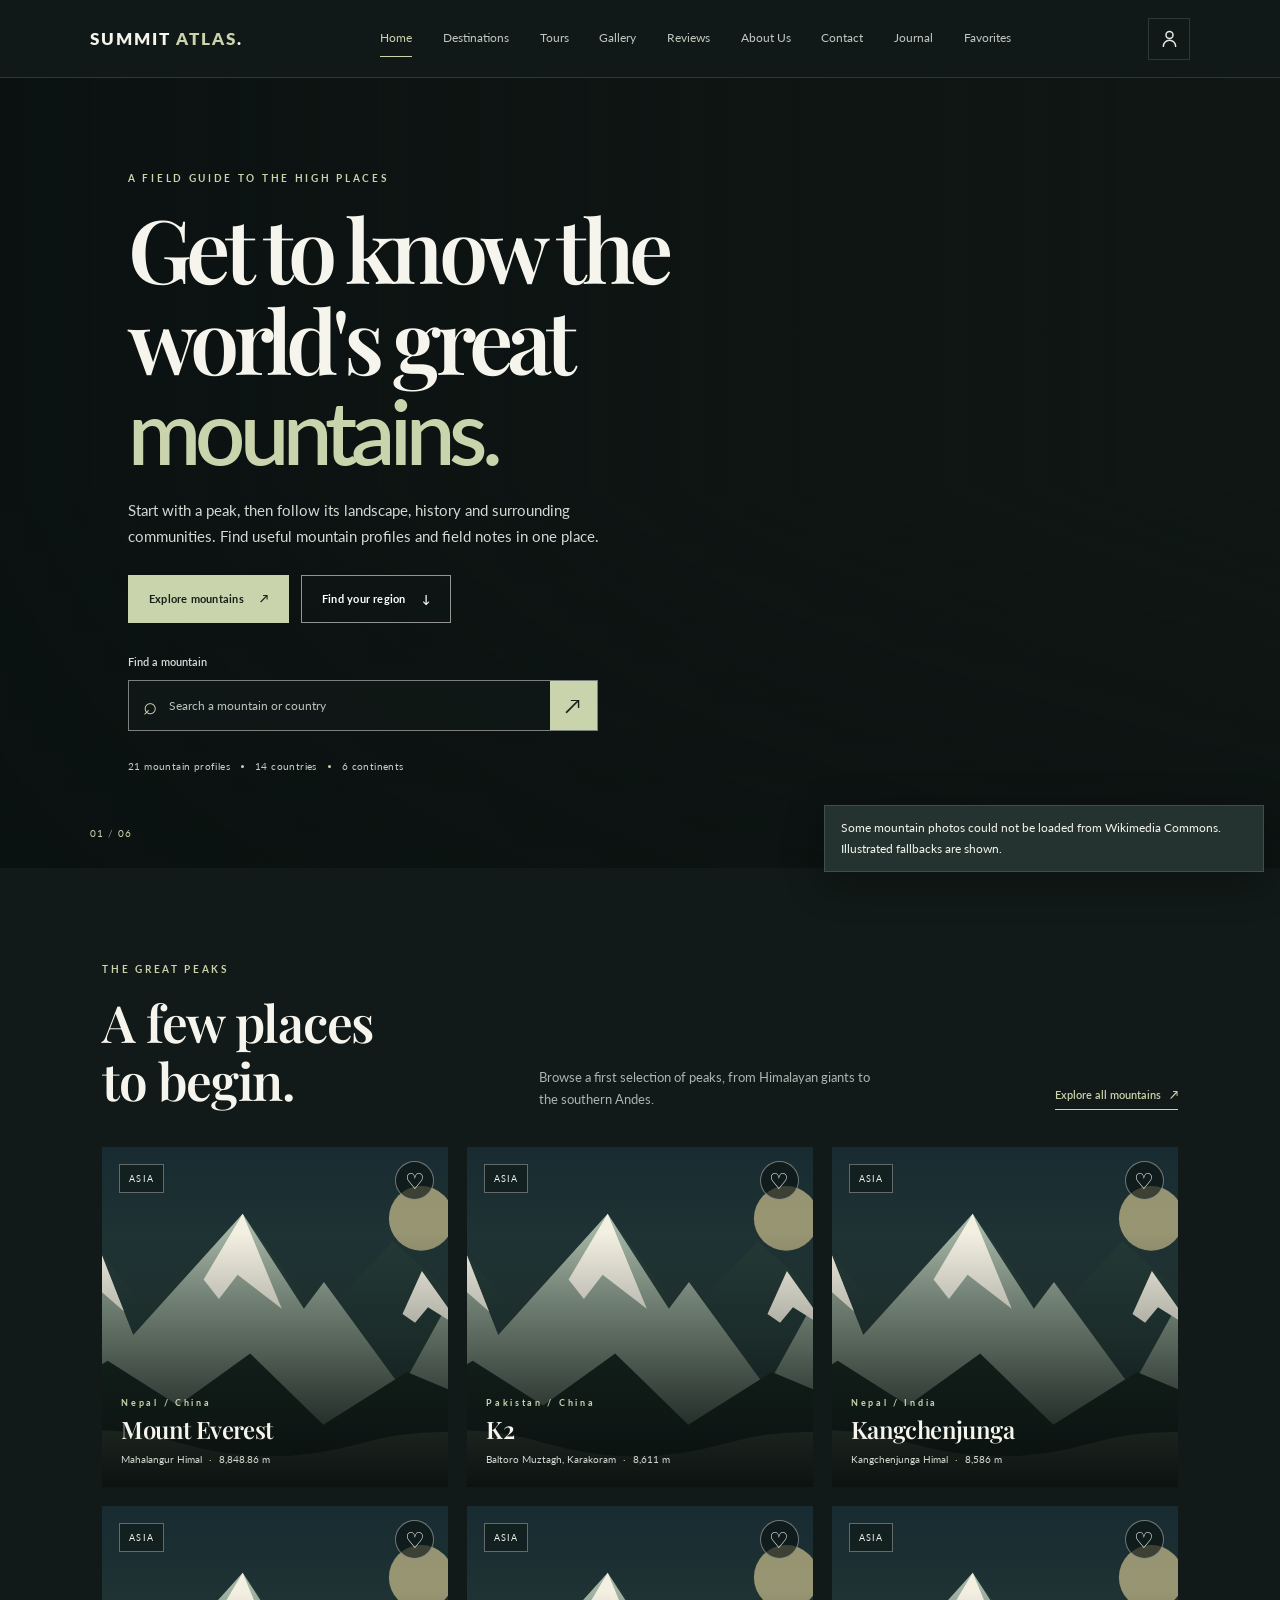
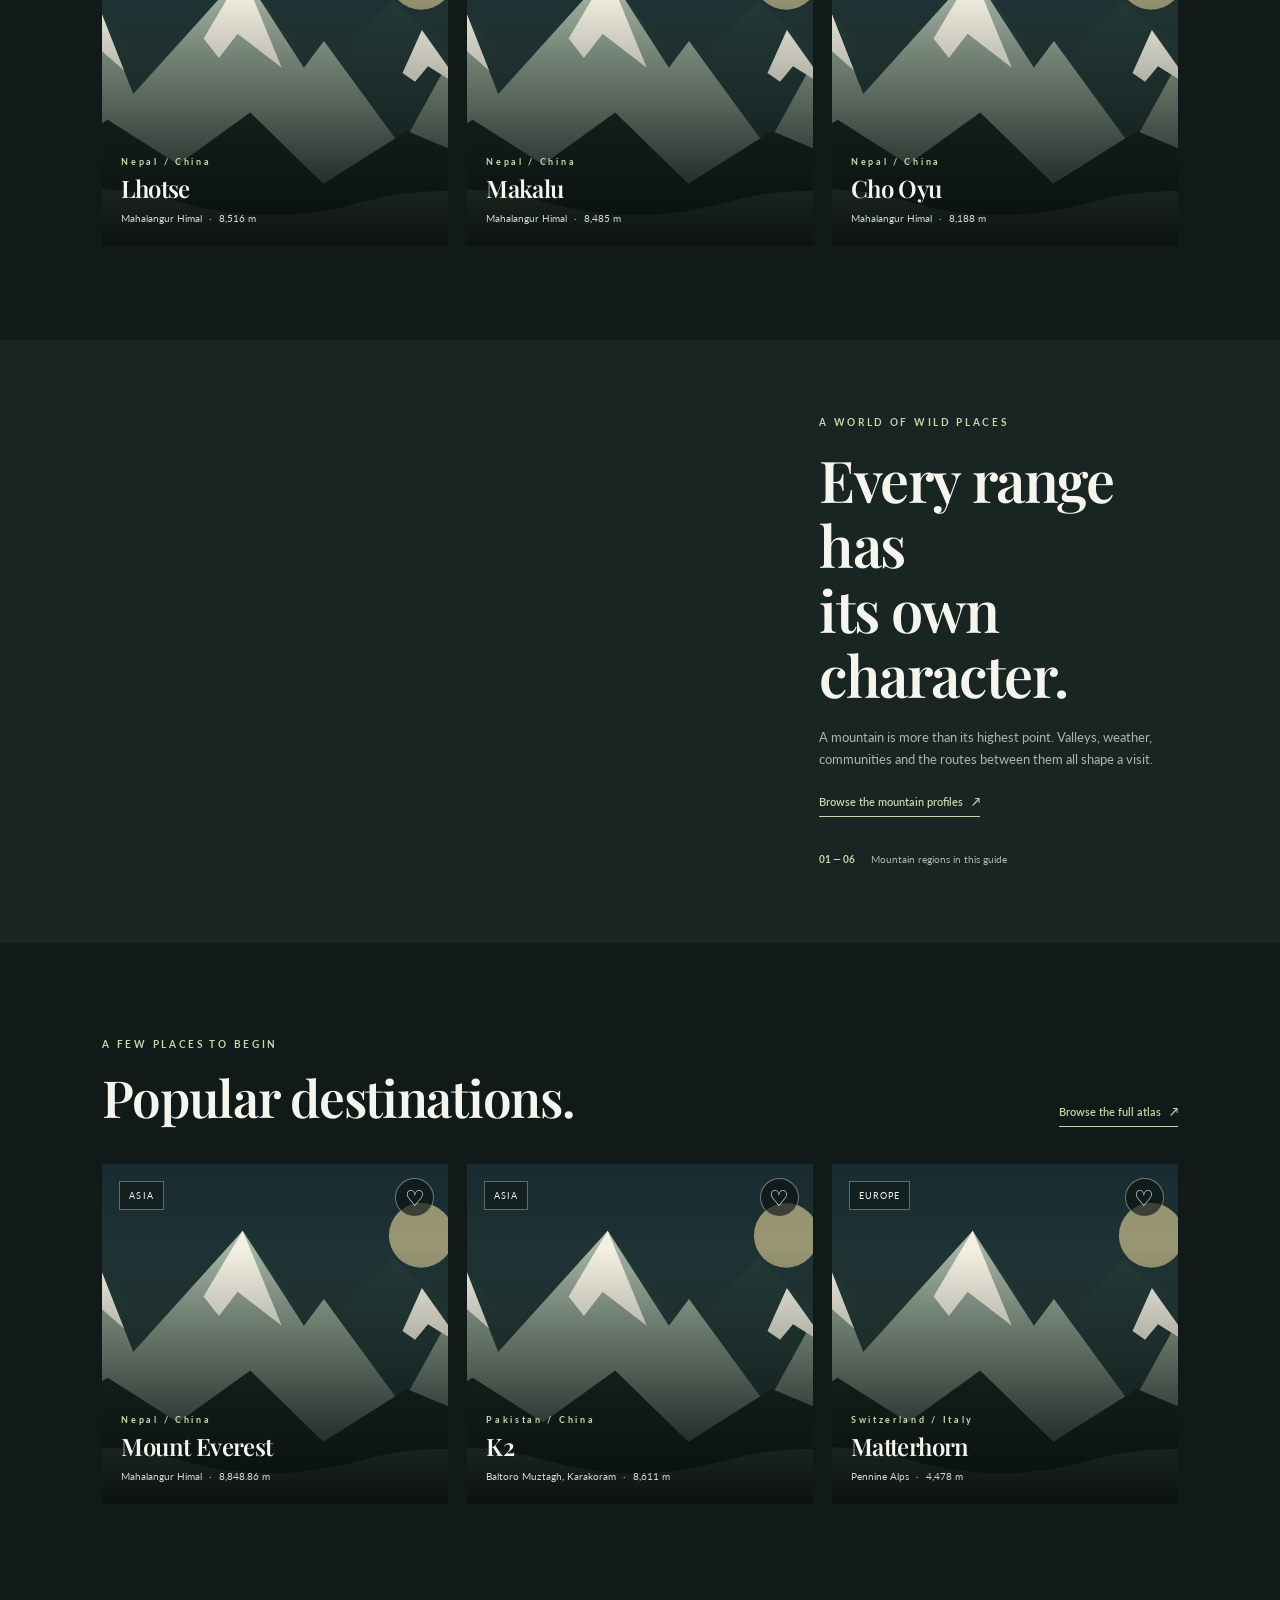
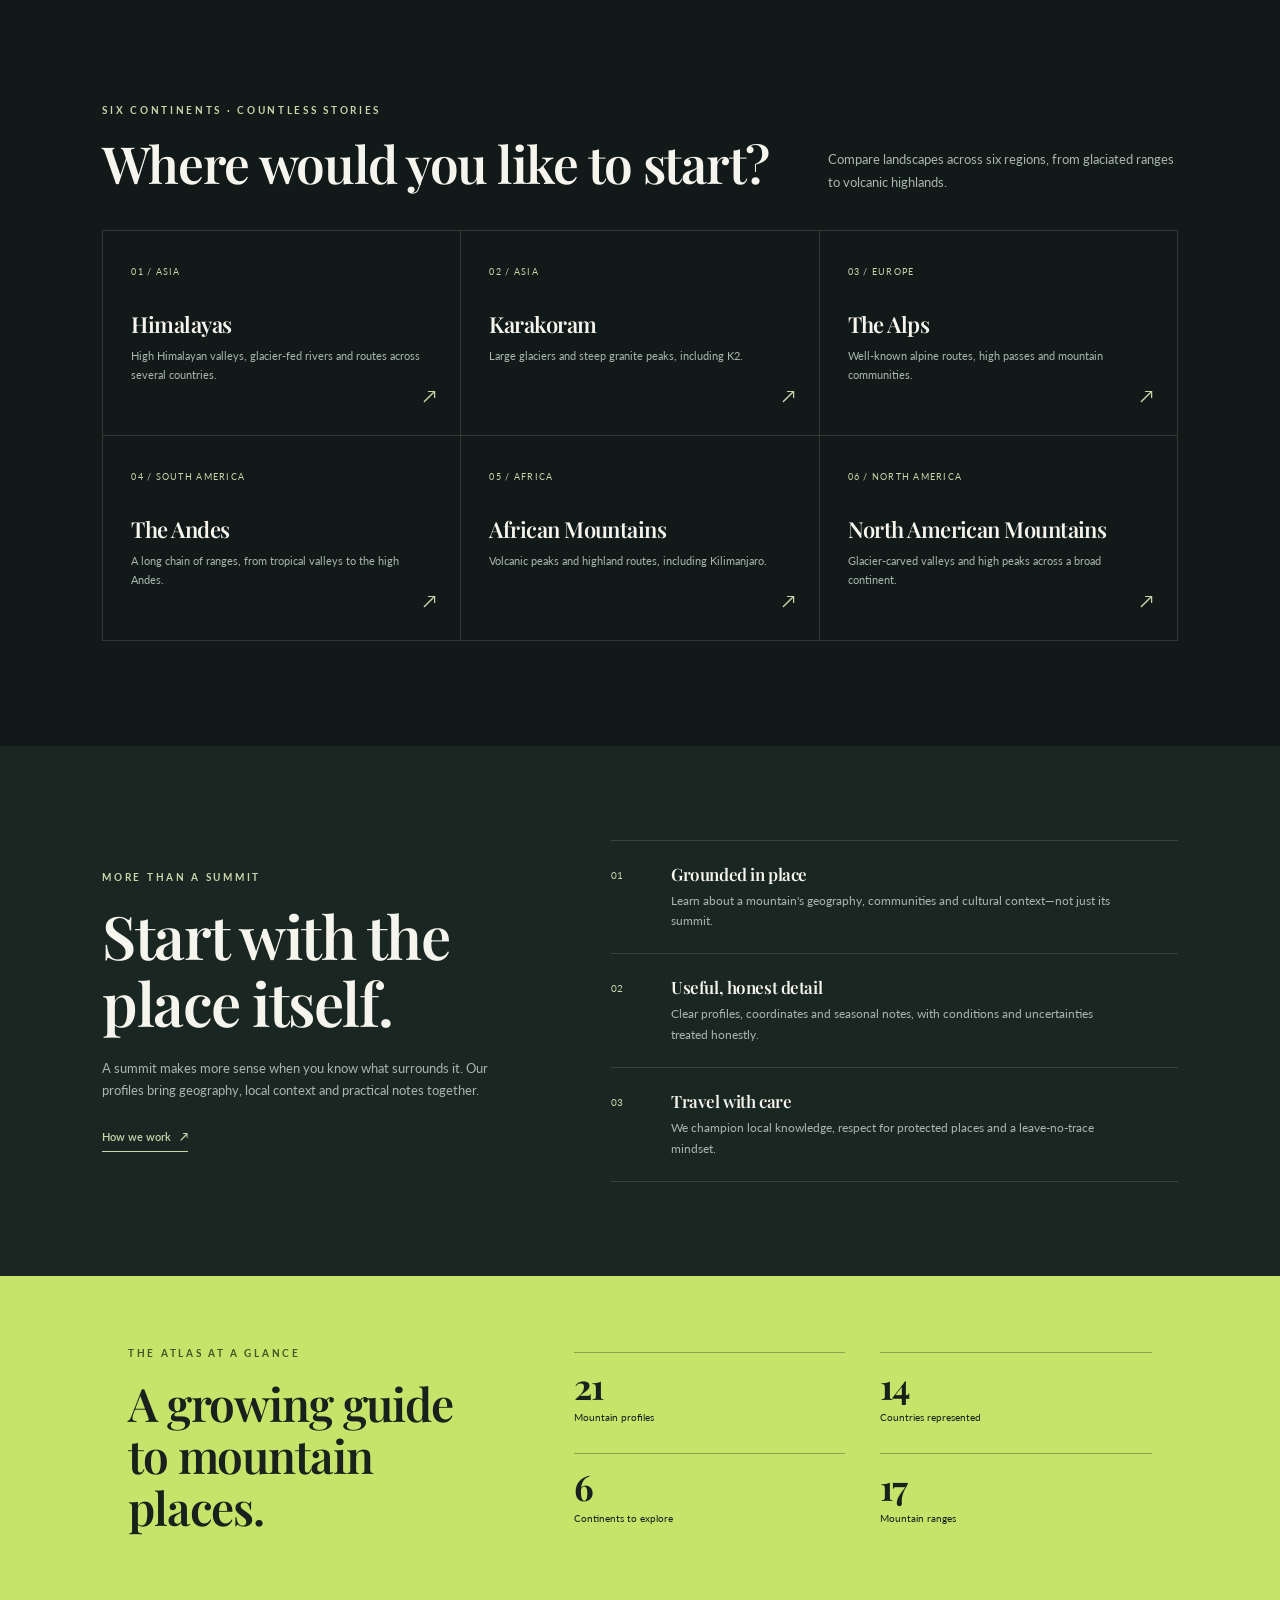
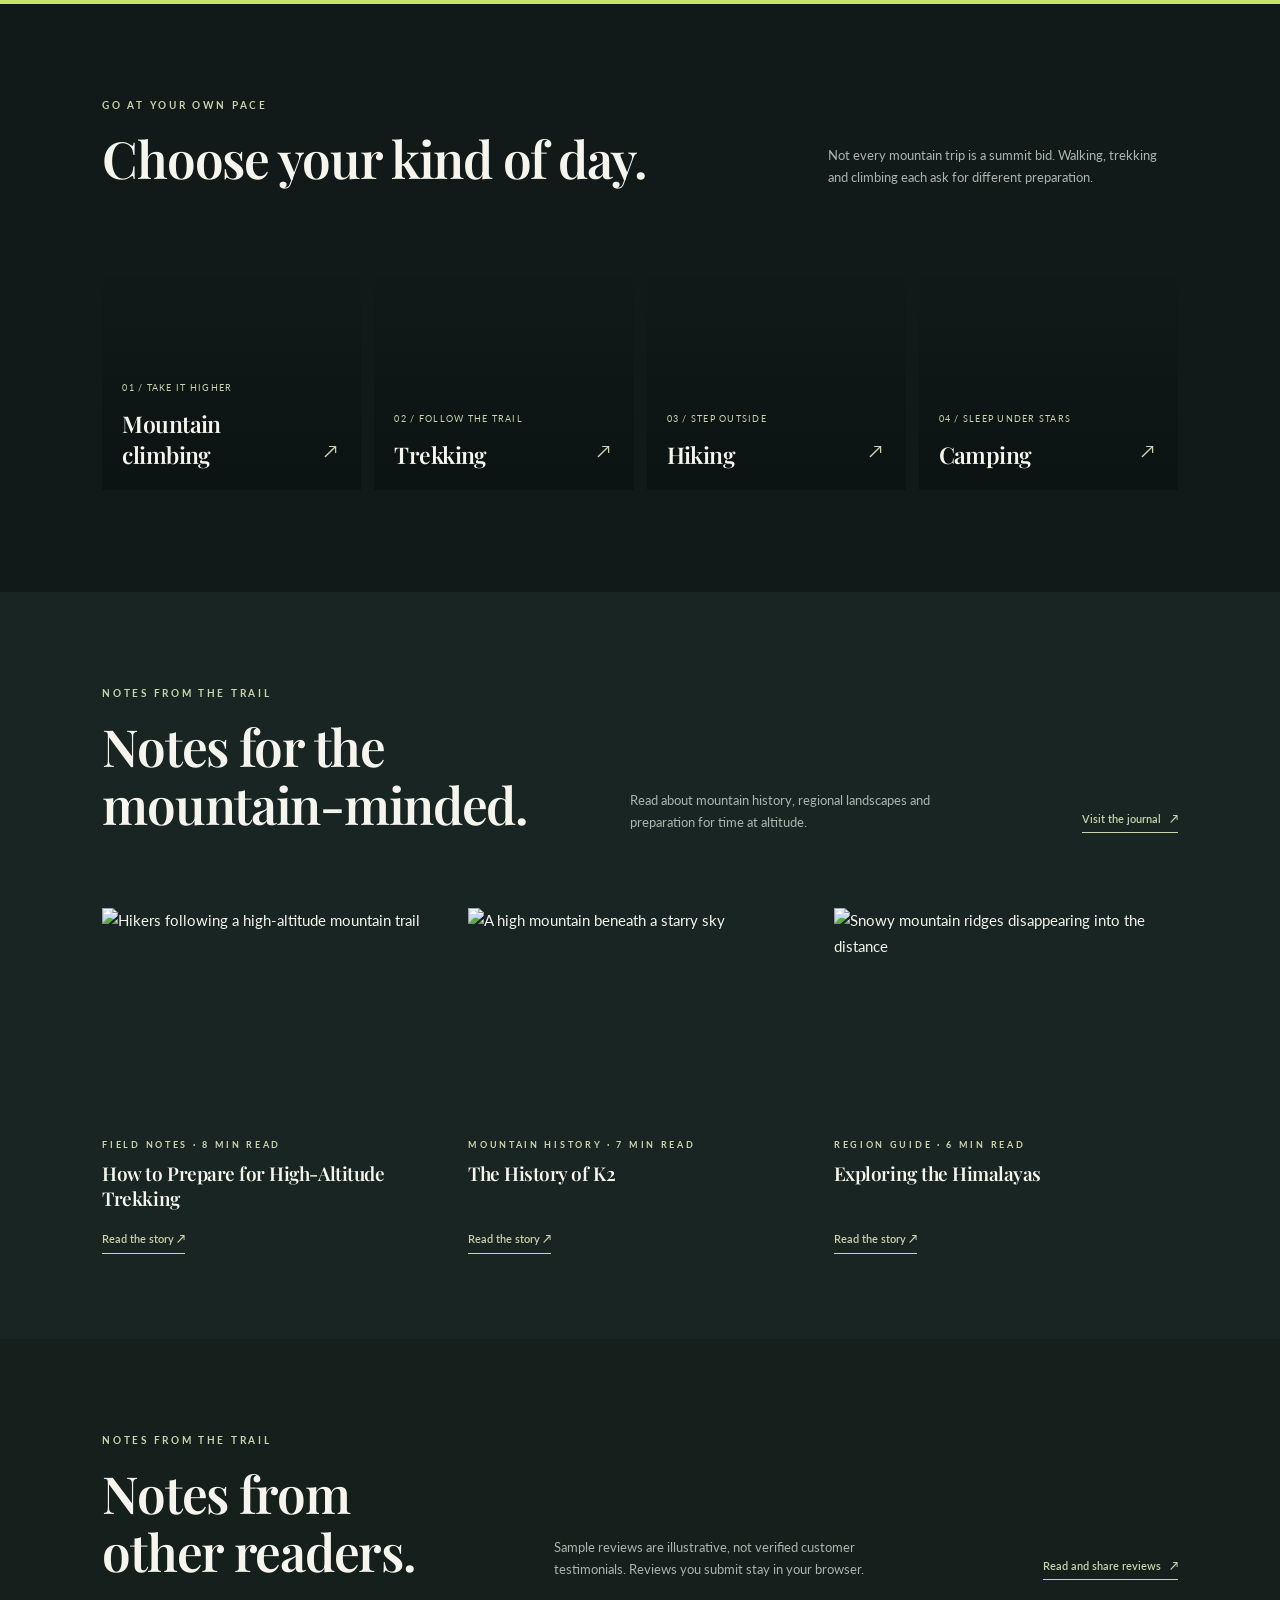
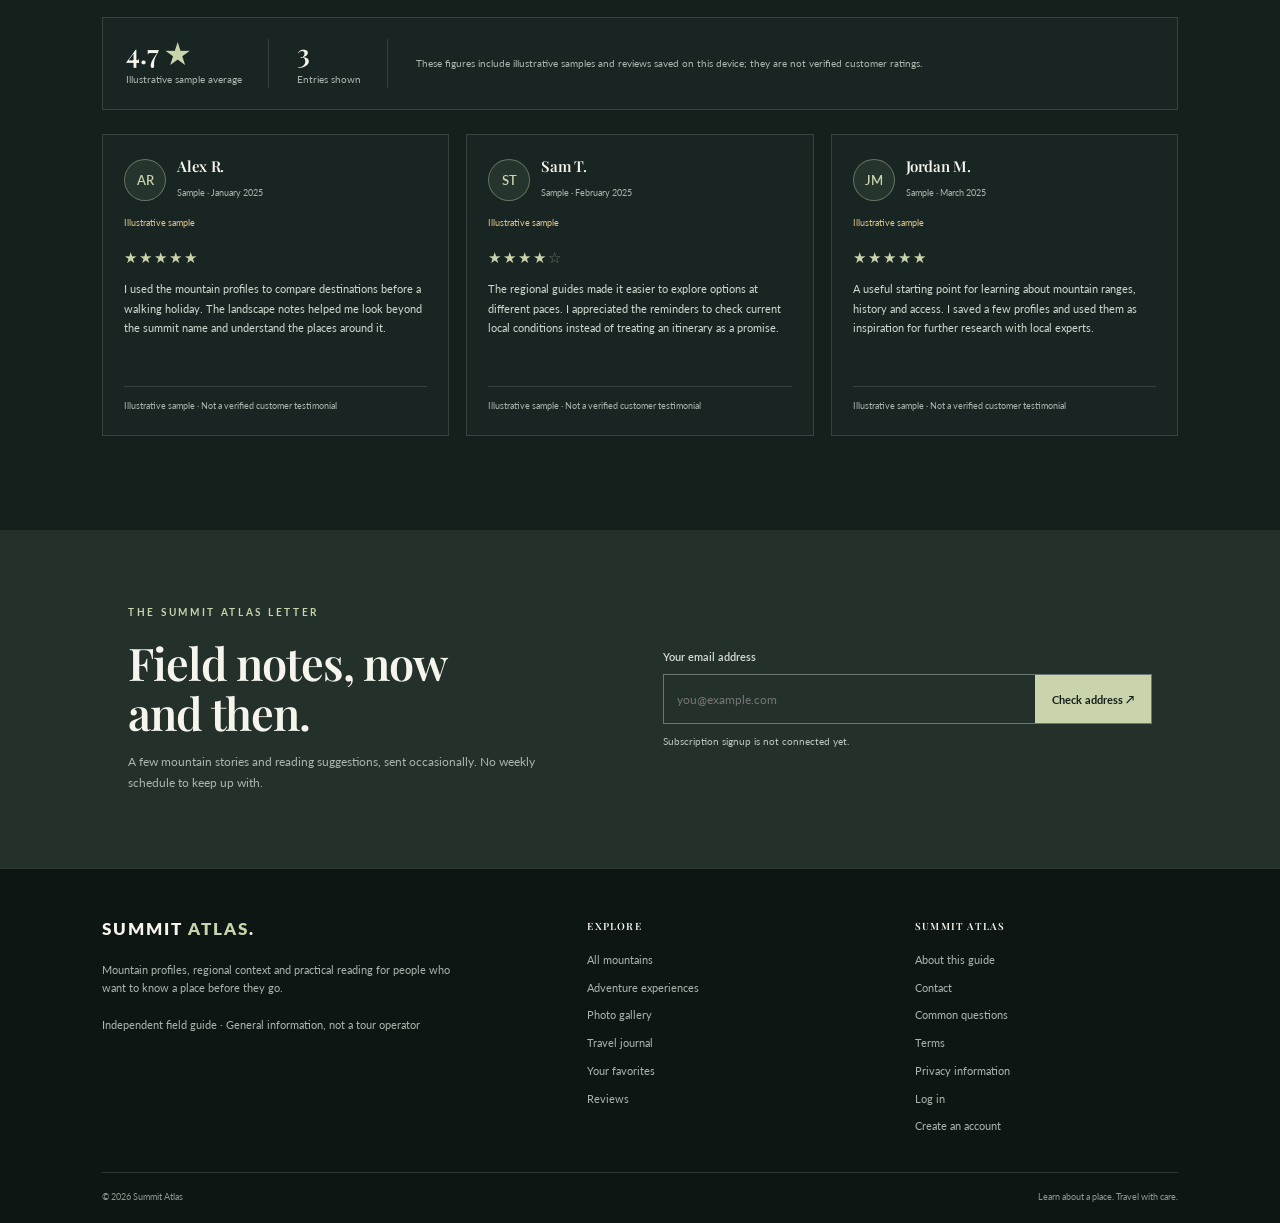
==== commit 69f4f0de: "create a gallery page" ====
--- a/index.html
+++ b/index.html
@@ -5,14 +5,14 @@
     <meta name="viewport" content="width=device-width, initial-scale=1.0" />
     <meta
       name="description"
-      content="Explore 21 of the world's great mountains with Summit Atlas: a thoughtful field guide to mountain destinations, routes and stories."
+      content="Explore mountain profiles, regional context and field notes in the Summit Atlas guide to the world's high places."
     />
     <meta name="theme-color" content="#111a18" />
-    <title>Summit Atlas | Discover the World's Greatest Mountains</title>
+    <title>Summit Atlas | A Field Guide to the World's Mountains</title>
     <link rel="preconnect" href="https://fonts.googleapis.com" />
     <link rel="preconnect" href="https://fonts.gstatic.com" crossorigin />
     <link
-      href="https://fonts.googleapis.com/css2?family=DM+Sans:wght@400;500;600;700&family=Manrope:wght@400;500;600;700;800&display=swap"
+      href="https://fonts.googleapis.com/css2?family=Lato:wght@400;700&family=Playfair+Display:wght@400;500;600;700&display=swap"
       rel="stylesheet"
     />
     <link rel="stylesheet" href="style.css" />
@@ -23,13 +23,39 @@
     <p class="site-status" id="siteStatus" role="status" aria-live="polite"></p>
     <main>
       <section class="hero">
+        <video
+          class="hero-video"
+          id="heroVideo"
+          autoplay
+          muted
+          loop
+          playsinline
+          poster="https://images.pexels.com/videos/32200825/altitude-andean-region-ascent-beautiful-sunrise-32200825.jpeg?auto=compress&cs=tinysrgb&h=627&fit=crop&w=1200"
+          preload="metadata"
+          aria-label="Mountaineers at Huayna Potosí summit at sunrise"
+        >
+          <source
+            src="https://videos.pexels.com/video-files/32200825/13733108_1920_1080_60fps.mp4"
+            type="video/mp4"
+          />
+          Your browser does not support HTML video.
+        </video>
+        <div class="hero-overlay" aria-hidden="true"></div>
+        <div class="hero-video-credit">
+          <a
+            href="https://www.pexels.com/video/mountaineers-at-huayna-potosi-summit-at-sunrise-32200825/"
+            target="_blank"
+            rel="noopener noreferrer"
+            >Mountaineers at Huayna Potosí · Florian Delée / Pexels</a
+          >
+        </div>
         <div class="hero-content reveal">
           <p class="eyebrow">A FIELD GUIDE TO THE HIGH PLACES</p>
-          <h1>Discover the World's<br />Greatest <span>Mountains.</span></h1>
+          <h1>Get to know the<br />world's great <span>mountains.</span></h1>
           <p class="hero-description">
-            Find your way into the world's great ranges. Explore remarkable
-            summits, the places and people around them, and the stories that
-            make every mountain unique.
+            Start with a peak, then follow its landscape, history and
+            surrounding communities. Find useful mountain profiles and field
+            notes in one place.
           </p>
           <div class="hero-buttons">
             <a href="destinations.html" class="btn btn-primary"
@@ -38,7 +64,12 @@
               >Find your region <span aria-hidden="true">↓</span></a
             >
           </div>
-          <form class="hero-search" id="mountainSearch" role="search">
+          <form
+            class="hero-search"
+            id="mountainSearch"
+            role="search"
+            method="get"
+          >
             <label for="heroSearch">Find a mountain</label>
             <div>
               <span aria-hidden="true">⌕</span
@@ -52,12 +83,12 @@
             </div>
           </form>
           <div class="hero-footnote">
-            <span>21 iconic peaks</span><i></i><span>6 continents</span><i></i
-            ><span>One world to explore</span>
+            <span>21 mountain profiles</span><i></i><span>14 countries</span
+            ><i></i><span>6 continents</span>
           </div>
         </div>
         <div class="hero-caption">
-          <span class="caption-dot"></span> Karakoram Range · Pakistan
+          <span class="caption-dot"></span> Huayna Potosí · Bolivia
         </div>
         <div class="hero-index">01 <span>/</span> 06</div>
       </section>
@@ -66,11 +97,11 @@
         <div class="section-heading reveal">
           <div>
             <p class="eyebrow">THE GREAT PEAKS</p>
-            <h2>Start with the<br />extraordinary.</h2>
+            <h2>A few places<br />to begin.</h2>
           </div>
           <p class="section-intro">
-            From the high Himalaya to the far reaches of Patagonia, discover the
-            mountains that define their horizons.
+            Browse a first selection of peaks, from Himalayan giants to the
+            southern Andes.
           </p>
           <a href="destinations.html" class="text-link"
             >Explore all mountains <span aria-hidden="true">↗</span></a
@@ -93,17 +124,16 @@
         ></div>
         <div class="popular-copy reveal">
           <p class="eyebrow">A WORLD OF WILD PLACES</p>
-          <h2>Find the place<br />that stays with you.</h2>
+          <h2>Every range has<br />its own character.</h2>
           <p>
-            Some journeys are measured in miles. The ones that matter are
-            measured in moments: the first light on a summit, a quiet trail
-            through a valley, a welcome at the end of the day.
+            A mountain is more than its highest point. Valleys, weather,
+            communities and the routes between them all shape a visit.
           </p>
           <a class="text-link" href="destinations.html"
-            >Explore popular destinations <span aria-hidden="true">↗</span></a
+            >Browse the mountain profiles <span aria-hidden="true">↗</span></a
           >
           <div class="popular-note">
-            <strong>01 — 06</strong><span>Curated mountain regions</span>
+            <strong>01 — 06</strong><span>Mountain regions in this guide</span>
           </div>
         </div>
       </section>
@@ -114,7 +144,9 @@
             <p class="eyebrow">A FEW PLACES TO BEGIN</p>
             <h2>Popular destinations.</h2>
           </div>
-          <a href="destinations.html" class="text-link">Browse the full atlas <span aria-hidden="true">↗</span></a>
+          <a href="destinations.html" class="text-link"
+            >Browse the full atlas <span aria-hidden="true">↗</span></a
+          >
         </div>
         <div class="destination-grid" id="popularMountains">
           <p class="loading-note">Finding a few first destinations…</p>
@@ -125,48 +157,53 @@
         <div class="section-heading reveal">
           <div>
             <p class="eyebrow">SIX CONTINENTS · COUNTLESS STORIES</p>
-            <h2>Choose your horizon.</h2>
+            <h2>Where would you like to start?</h2>
           </div>
           <p class="section-intro">
-            Every range has its own character. Follow the landscape that calls
-            to you.
+            Compare landscapes across six regions, from glaciated ranges to
+            volcanic highlands.
           </p>
         </div>
         <div class="region-grid">
-          <a class="region-card reveal" href="destinations.html?region=himalayas"
+          <a
+            class="region-card reveal"
+            href="destinations.html?region=himalayas"
             ><span>01 / ASIA</span>
             <h3>Himalayas</h3>
-            <p>High trails, ancient valleys and the world's tallest summits.</p>
-            <b aria-hidden="true">↗</b></a
-          >
-          <a class="region-card reveal" href="destinations.html?region=karakoram"
+            <p>
+              High Himalayan valleys, glacier-fed rivers and routes across
+              several countries.
+            </p>
+            <b aria-hidden="true">↗</b></a
+          >
+          <a
+            class="region-card reveal"
+            href="destinations.html?region=karakoram"
             ><span>02 / ASIA</span>
             <h3>Karakoram</h3>
-            <p>Glacier country beneath the immense walls of K2.</p>
-            <b aria-hidden="true">↗</b></a
-          >
-          <a
-            class="region-card reveal"
-            href="destinations.html?region=alps"
+            <p>Large glaciers and steep granite peaks, including K2.</p>
+            <b aria-hidden="true">↗</b></a
+          >
+          <a class="region-card reveal" href="destinations.html?region=alps"
             ><span>03 / EUROPE</span>
             <h3>The Alps</h3>
-            <p>Classic ridgelines, mountain towns and alpine paths.</p>
-            <b aria-hidden="true">↗</b></a
-          >
-          <a
-            class="region-card reveal"
-            href="destinations.html?region=andes"
+            <p>
+              Well-known alpine routes, high passes and mountain communities.
+            </p>
+            <b aria-hidden="true">↗</b></a
+          >
+          <a class="region-card reveal" href="destinations.html?region=andes"
             ><span>04 / SOUTH AMERICA</span>
             <h3>The Andes</h3>
-            <p>A continental backbone of high desert and open sky.</p>
-            <b aria-hidden="true">↗</b></a
-          >
-          <a
-            class="region-card reveal"
-            href="destinations.html?region=africa"
+            <p>
+              A long chain of ranges, from tropical valleys to the high Andes.
+            </p>
+            <b aria-hidden="true">↗</b></a
+          >
+          <a class="region-card reveal" href="destinations.html?region=africa"
             ><span>05 / AFRICA</span>
             <h3>African Mountains</h3>
-            <p>Volcanic highlands and rare landscapes above the plains.</p>
+            <p>Volcanic peaks and highland routes, including Kilimanjaro.</p>
             <b aria-hidden="true">↗</b></a
           >
           <a
@@ -174,7 +211,9 @@
             href="destinations.html?region=north-america"
             ><span>06 / NORTH AMERICA</span>
             <h3>North American Mountains</h3>
-            <p>Big wilderness, glacial valleys and far-north peaks.</p>
+            <p>
+              Glacier-carved valleys and high peaks across a broad continent.
+            </p>
             <b aria-hidden="true">↗</b></a
           >
         </div>
@@ -184,14 +223,14 @@
         <div class="section why-layout">
           <div class="why-heading reveal">
             <p class="eyebrow">MORE THAN A SUMMIT</p>
-            <h2>Curiosity is our<br />compass.</h2>
+            <h2>Start with the<br />place itself.</h2>
             <p>
-              Summit Atlas brings reliable mountain knowledge and thoughtful
-              travel inspiration together, so you can explore with a little more
-              context and a lot more wonder.
+              A summit makes more sense when you know what surrounds it. Our
+              profiles bring geography, local context and practical notes
+              together.
             </p>
             <a href="about.html" class="text-link"
-              >Our approach <span aria-hidden="true">↗</span></a
+              >How we work <span aria-hidden="true">↗</span></a
             >
           </div>
           <div class="why-list">
@@ -231,8 +270,8 @@
 
       <section class="stats-band">
         <div class="stats-heading">
-          <p class="eyebrow">A WORLD OF POSSIBILITY</p>
-          <h2>One planet.<br />Higher perspectives.</h2>
+          <p class="eyebrow">THE ATLAS AT A GLANCE</p>
+          <h2>A growing guide<br />to mountain places.</h2>
         </div>
         <div class="stats-grid">
           <div><strong>21</strong><span>Mountain profiles</span></div>
@@ -246,11 +285,11 @@
         <div class="section-heading reveal">
           <div>
             <p class="eyebrow">GO AT YOUR OWN PACE</p>
-            <h2>Ways into the wild.</h2>
+            <h2>Choose your kind of day.</h2>
           </div>
           <p class="section-intro">
-            Big objectives or slow mornings on the trail—there's more than one
-            way to find your mountain.
+            Not every mountain trip is a summit bid. Walking, trekking and
+            climbing each ask for different preparation.
           </p>
         </div>
         <div class="experience-grid">
@@ -278,11 +317,11 @@
         <div class="section section-heading reveal">
           <div>
             <p class="eyebrow">NOTES FROM THE TRAIL</p>
-            <h2>Stories worth<br />taking with you.</h2>
+            <h2>Notes for the<br />mountain-minded.</h2>
           </div>
           <p class="section-intro">
-            Field notes, mountain histories and practical guides for the curious
-            traveler.
+            Read about mountain history, regional landscapes and preparation for
+            time at altitude.
           </p>
           <a href="journal.html" class="text-link"
             >Visit the journal <span aria-hidden="true">↗</span></a
@@ -328,16 +367,34 @@
         </div>
       </section>
 
+      <section class="section home-reviews-section">
+        <div class="section-heading reveal">
+          <div>
+            <p class="eyebrow">NOTES FROM THE TRAIL</p>
+            <h2>Notes from<br />other readers.</h2>
+          </div>
+          <p class="section-intro">
+            Sample reviews are illustrative, not verified customer
+            testimonials. Reviews you submit stay in your browser.
+          </p>
+          <a href="reviews.html" class="text-link"
+            >Read and share reviews <span aria-hidden="true">↗</span></a
+          >
+        </div>
+        <div class="review-summary" data-review-summary></div>
+        <div class="review-grid" id="homeReviews"></div>
+      </section>
+
       <section class="newsletter-section">
         <div class="newsletter-copy">
           <p class="eyebrow">THE SUMMIT ATLAS LETTER</p>
-          <h2>A little more mountain<br />in your inbox.</h2>
+          <h2>Field notes, now<br />and then.</h2>
           <p>
-            Occasional field notes, route inspiration and stories from the high
-            places. No noise, just a thoughtful dispatch.
-          </p>
-        </div>
-        <form id="newsletterForm" class="newsletter-form">
+            A few mountain stories and reading suggestions, sent occasionally.
+            No weekly schedule to keep up with.
+          </p>
+        </div>
+        <form id="newsletterForm" class="newsletter-form" method="post">
           <label for="newsletterEmail">Your email address</label>
           <div>
             <input
@@ -347,11 +404,11 @@
               placeholder="you@example.com"
               required
             /><button type="submit" aria-label="Check email address">
-              Check email <span aria-hidden="true">↗</span>
+              Check address <span aria-hidden="true">↗</span>
             </button>
           </div>
           <p role="status" aria-live="polite">
-            Get occasional field notes and mountain stories.
+            Subscription signup is not connected yet.
           </p>
         </form>
       </section>
--- a/style.css
+++ b/style.css
@@ -5,571 +5,3437 @@
   --surface-soft: #202e29;
   --text: #f5f4ed;
   --muted: #a9b5ae;
-  --accent: #c6e36a;
-  --line: rgba(232, 241, 233, .14);
-  --heading: "Manrope", "DM Sans", sans-serif;
-  --body: "DM Sans", Arial, sans-serif;
+  --accent: #c9d4ac;
+  --line: rgba(232, 241, 233, 0.14);
+  --font-heading: "Playfair Display", serif;
+  --font-body: "Lato", sans-serif;
 }
 
-* { box-sizing: border-box; }
-html { scroll-behavior: smooth; scroll-padding-top: 85px; }
-body { margin: 0; background: var(--bg); color: var(--text); font: 400 15px/1.7 var(--body); }
-body, button, input, select, textarea { font-family: var(--body); }
-button, input, select, textarea { font-size: inherit; }
-button, a { -webkit-tap-highlight-color: transparent; }
-a { color: inherit; text-decoration: none; }
-img { display: block; width: 100%; object-fit: cover; }
-button { color: inherit; }
-::selection { color: #141a12; background: var(--accent); }
-:focus-visible { outline: 2px solid var(--accent); outline-offset: 4px; }
+* {
+  box-sizing: border-box;
+}
+html {
+  scroll-behavior: smooth;
+  scroll-padding-top: 85px;
+}
+body {
+  margin: 0;
+  background: var(--bg);
+  color: var(--text);
+  font: 400 15px/1.7 var(--font-body);
+}
+body,
+button,
+input,
+select,
+textarea {
+  font-family: var(--font-body);
+}
+button,
+input,
+select,
+textarea {
+  font-size: inherit;
+}
+button,
+a {
+  -webkit-tap-highlight-color: transparent;
+}
+a {
+  color: inherit;
+  text-decoration: none;
+}
+img {
+  display: block;
+  width: 100%;
+  object-fit: cover;
+}
+button {
+  color: inherit;
+}
+::selection {
+  color: #141a12;
+  background: var(--accent);
+}
+:focus-visible {
+  outline: 2px solid var(--accent);
+  outline-offset: 4px;
+}
 
 .navbar {
-  position: sticky; z-index: 20; top: 0; display: flex; min-height: 78px;
-  align-items: center; justify-content: space-between; gap: 30px; padding: 0 7%;
-  border-bottom: 1px solid var(--line); background: rgba(17, 26, 24, .97);
-}
-.logo { display: inline-flex; align-items: center; white-space: nowrap; font: 800 17px/1 var(--heading); letter-spacing: 2px; }
-.logo span { margin-left: 5px; color: var(--accent); }
-.logo i { color: var(--text); font-style: normal; }
-.nav-links { display: flex; align-items: center; gap: clamp(16px, 2.4vw, 35px); }
-.nav-links a { position: relative; padding: 9px 0; color: #c0c8c0; font-size: 12px; transition: color .2s ease; }
-.nav-links a::after { position: absolute; right: 0; bottom: 1px; left: 0; height: 1px; background: var(--accent); content: ""; transform: scaleX(0); transform-origin: left; transition: transform .2s ease; }
-.nav-links a:hover, .nav-links a.active { color: var(--accent); }
-.nav-links a.active::after, .nav-links a:hover::after { transform: scaleX(1); }
-.menu-toggle { display: none; width: 44px; height: 44px; padding: 11px; border: 1px solid var(--line); background: transparent; cursor: pointer; }
-.menu-toggle span { display: block; height: 1px; margin: 5px 0; background: var(--text); }
-.site-status:empty { display: none; }
-.site-status { position: fixed; z-index: 15; right: 16px; bottom: 16px; max-width: min(440px, calc(100vw - 32px)); padding: 12px 16px; border: 1px solid var(--line); background: #24332f; box-shadow: 0 10px 40px #0005; color: var(--text); font-size: 12px; }
+  position: sticky;
+  z-index: 20;
+  top: 0;
+  display: flex;
+  min-height: 78px;
+  align-items: center;
+  justify-content: space-between;
+  gap: 30px;
+  padding: 0 7%;
+  border-bottom: 1px solid var(--line);
+  background: rgba(17, 26, 24, 0.97);
+}
+.logo {
+  display: inline-flex;
+  align-items: center;
+  white-space: nowrap;
+  font: 800 17px/1 var(--font-body);
+  letter-spacing: 2px;
+}
+.logo span {
+  margin-left: 5px;
+  color: var(--accent);
+}
+.logo i {
+  color: var(--text);
+  font-style: normal;
+}
+.nav-links {
+  display: flex;
+  align-items: center;
+  gap: clamp(16px, 2.4vw, 35px);
+}
+.nav-links a {
+  position: relative;
+  padding: 9px 0;
+  color: #c0c8c0;
+  font-size: 12px;
+  transition: color 0.2s ease;
+}
+.nav-links a::after {
+  position: absolute;
+  right: 0;
+  bottom: 1px;
+  left: 0;
+  height: 1px;
+  background: var(--accent);
+  content: "";
+  transform: scaleX(0);
+  transform-origin: left;
+  transition: transform 0.2s ease;
+}
+.nav-links a:hover,
+.nav-links a.active {
+  color: var(--accent);
+}
+.nav-links a.active::after,
+.nav-links a:hover::after {
+  transform: scaleX(1);
+}
+.nav-actions {
+  display: flex;
+  flex: 0 0 auto;
+  align-items: center;
+  gap: 10px;
+}
+.menu-toggle {
+  display: none;
+  width: 44px;
+  height: 44px;
+  padding: 11px;
+  border: 1px solid var(--line);
+  background: transparent;
+  cursor: pointer;
+}
+.menu-toggle span {
+  display: block;
+  height: 1px;
+  margin: 5px 0;
+  background: var(--text);
+}
+.account-menu {
+  position: relative;
+  flex: 0 0 auto;
+}
+.account-toggle {
+  display: grid;
+  width: 42px;
+  height: 42px;
+  place-items: center;
+  padding: 9px;
+  border: 1px solid var(--line);
+  background: transparent;
+  color: #e2e8e1;
+  cursor: pointer;
+  transition:
+    border-color 0.2s ease,
+    color 0.2s ease,
+    background 0.2s ease;
+}
+.account-toggle:hover,
+.account-toggle[aria-expanded="true"] {
+  border-color: var(--accent);
+  background: #ffffff09;
+  color: var(--accent);
+}
+.account-toggle svg {
+  width: 21px;
+  height: 21px;
+}
+.account-dropdown {
+  position: absolute;
+  z-index: 30;
+  top: calc(100% + 11px);
+  right: 0;
+  width: 248px;
+  padding: 8px;
+  border: 1px solid #e0e2d9;
+  background: #fbfaf6;
+  box-shadow: 0 15px 38px #09110f38;
+  color: #28332d;
+}
+.account-dropdown[hidden] {
+  display: none;
+}
+.account-dropdown.is-open {
+  animation: account-menu-in 0.16s ease-out both;
+}
+@keyframes account-menu-in {
+  from {
+    opacity: 0;
+    transform: translateY(-5px);
+  }
+  to {
+    opacity: 1;
+    transform: translateY(0);
+  }
+}
+.account-dropdown a,
+.account-dropdown button {
+  display: flex;
+  width: 100%;
+  min-height: 43px;
+  align-items: center;
+  padding: 10px 12px;
+  border: 0;
+  background: transparent;
+  color: #344139;
+  font: 400 13px/1.4 var(--font-body);
+  text-align: left;
+  cursor: pointer;
+}
+.account-dropdown a:hover,
+.account-dropdown button:hover {
+  background: #eef0e9;
+  color: #253c2c;
+}
+.account-dropdown a:focus-visible,
+.account-dropdown button:focus-visible {
+  outline: 2px solid #748761;
+  outline-offset: -2px;
+}
+.account-greeting {
+  margin: 7px 12px 0;
+  color: #748075;
+  font-size: 10px;
+}
+.account-name {
+  overflow: hidden;
+  margin: 0 12px 7px;
+  color: #2d392f;
+  font: 600 18px/1.3 var(--font-heading);
+  text-overflow: ellipsis;
+  white-space: nowrap;
+}
+.account-dropdown a + button,
+.account-dropdown a:last-child {
+  border-top: 1px solid #e6e8e0;
+}
+.site-status:empty {
+  display: none;
+}
+.site-status {
+  position: fixed;
+  z-index: 15;
+  right: 16px;
+  bottom: 16px;
+  max-width: min(440px, calc(100vw - 32px));
+  padding: 12px 16px;
+  border: 1px solid var(--line);
+  background: #24332f;
+  box-shadow: 0 10px 40px #0005;
+  color: var(--text);
+  font-size: 12px;
+}
 
 .hero {
-  position: relative; display: flex; min-height: min(790px, calc(100svh - 78px)); align-items: center;
-  padding: 76px 10%; overflow: hidden;
-  background: linear-gradient(90deg, rgba(10, 17, 17, .85) 0%, rgba(10, 17, 17, .57) 43%, rgba(10, 17, 17, .1) 100%), linear-gradient(0deg, rgba(11, 18, 17, .55), transparent 40%), url("https://images.unsplash.com/photo-1464822759023-fed622ff2c3b?auto=format&fit=crop&w=2200&q=90") center 48%/cover;
-}
-.hero-content { width: min(730px, 100%); }
-.eyebrow { margin: 0 0 17px; color: var(--accent); font-size: 10px; font-weight: 700; letter-spacing: 2.7px; line-height: 1.5; }
-h1, h2, h3, p { margin-top: 0; }
-h1, h2, h3 { line-height: 1.13; }
-h1, h2 { font-family: var(--heading); font-weight: 600; letter-spacing: -.045em; }
-h1 span, h2 span { color: var(--accent); }
-.hero h1 { max-width: 760px; margin-bottom: 21px; font-size: clamp(48px, 7.1vw, 88px); letter-spacing: -.065em; line-height: 1.03; }
-.hero-description { max-width: 520px; margin-bottom: 26px; color: #d3dad3; font-size: 15px; }
-.hero-buttons { display: flex; flex-wrap: wrap; gap: 12px; }
-.btn { display: inline-flex; min-height: 48px; align-items: center; justify-content: center; gap: 16px; padding: 12px 20px; border: 1px solid transparent; font-size: 11px; font-weight: 700; letter-spacing: .02em; transition: background .2s ease, color .2s ease, border-color .2s ease, transform .2s ease; cursor: pointer; }
-.btn:hover { transform: translateY(-2px); }
-.btn-primary { background: var(--accent); color: #172019; }
-.btn-primary:hover { background: #d9ef8e; }
-.btn-outline { border-color: rgba(255,255,255,.55); background: rgba(17,26,24,.25); color: #fff; }
-.btn-outline:hover { border-color: var(--accent); color: var(--accent); }
-.hero-search { width: min(470px, 100%); margin-top: 30px; }
-.hero-search label, .newsletter-form label { display: block; margin-bottom: 8px; color: #d7ddd6; font-size: 11px; font-weight: 600; }
-.hero-search>div { display: flex; height: 51px; align-items: center; padding-left: 14px; border: 1px solid rgba(255,255,255,.45); background: rgba(17,26,24,.72); }
-.hero-search>div>span { color: var(--accent); font-size: 24px; }
-.hero-search input { width: 100%; height: 100%; padding: 0 12px; border: 0; outline: 0; background: transparent; color: var(--text); font-size: 12px; }
-.hero-search input::placeholder { color: #bbc4bc; }
-.hero-search button { width: 53px; height: 100%; border: 0; background: var(--accent); color: #172019; font-size: 21px; cursor: pointer; }
-.hero-footnote { display: flex; flex-wrap: wrap; align-items: center; gap: 11px; margin-top: 27px; color: #c7d0c8; font-size: 10px; letter-spacing: .04em; }
-.hero-footnote i { width: 3px; height: 3px; border-radius: 50%; background: var(--accent); }
-.hero-caption, .hero-index { position: absolute; bottom: 26px; color: #e4e9e3; font-size: 10px; letter-spacing: .1em; }
-.hero-caption { right: 7%; }
-.caption-dot { display: inline-block; width: 6px; height: 6px; margin-right: 7px; border-radius: 50%; background: var(--accent); }
-.hero-index { left: 7%; color: var(--accent); }
-.hero-index span { color: #fff8; }
+  position: relative;
+  display: flex;
+  min-height: min(790px, calc(100svh - 78px));
+  align-items: center;
+  padding: 76px 10%;
+  overflow: hidden;
+  background: #101714;
+}
+.hero {
+  min-height: min(790px, calc(100vh - 78px));
+  min-height: min(790px, calc(100dvh - 78px));
+}
+.hero-content {
+  width: min(730px, 100%);
+}
+.eyebrow {
+  margin: 0 0 17px;
+  color: var(--accent);
+  font-size: 10px;
+  font-weight: 700;
+  letter-spacing: 2.7px;
+  line-height: 1.5;
+}
+h1,
+h2,
+h3,
+p {
+  margin-top: 0;
+}
+h1,
+h2,
+h3 {
+  line-height: 1.13;
+}
+h1,
+h2,
+h3,
+h4 {
+  font-family: var(--font-heading);
+  font-weight: 600;
+  letter-spacing: -0.025em;
+}
+h1 span,
+h2 span {
+  color: var(--accent);
+}
+.hero h1 {
+  max-width: 760px;
+  margin-bottom: 21px;
+  font-size: clamp(48px, 7.1vw, 88px);
+  letter-spacing: -0.065em;
+  line-height: 1.03;
+}
+.hero-description {
+  max-width: 520px;
+  margin-bottom: 26px;
+  color: #d3dad3;
+  font-size: 15px;
+}
+.hero-buttons {
+  display: flex;
+  flex-wrap: wrap;
+  gap: 12px;
+}
+.btn {
+  display: inline-flex;
+  min-height: 48px;
+  align-items: center;
+  justify-content: center;
+  gap: 16px;
+  padding: 12px 20px;
+  border: 1px solid transparent;
+  font-size: 11px;
+  font-weight: 700;
+  letter-spacing: 0.02em;
+  transition:
+    background 0.2s ease,
+    color 0.2s ease,
+    border-color 0.2s ease,
+    transform 0.2s ease;
+  cursor: pointer;
+}
+.btn:hover {
+  transform: translateY(-2px);
+}
+.btn-primary {
+  background: var(--accent);
+  color: #172019;
+}
+.btn-primary:hover {
+  background: #d9ef8e;
+}
+.btn-outline {
+  border-color: rgba(255, 255, 255, 0.55);
+  background: rgba(17, 26, 24, 0.25);
+  color: #fff;
+}
+.btn-outline:hover {
+  border-color: var(--accent);
+  color: var(--accent);
+}
+.hero-search {
+  width: min(470px, 100%);
+  margin-top: 30px;
+}
+.hero-search label,
+.newsletter-form label {
+  display: block;
+  margin-bottom: 8px;
+  color: #d7ddd6;
+  font-size: 11px;
+  font-weight: 600;
+}
+.hero-search > div {
+  display: flex;
+  height: 51px;
+  align-items: center;
+  padding-left: 14px;
+  border: 1px solid rgba(255, 255, 255, 0.45);
+  background: rgba(17, 26, 24, 0.72);
+}
+.hero-search > div > span {
+  color: var(--accent);
+  font-size: 24px;
+}
+.hero-search input {
+  width: 100%;
+  height: 100%;
+  padding: 0 12px;
+  border: 0;
+  outline: 0;
+  background: transparent;
+  color: var(--text);
+  font-size: 12px;
+}
+.hero-search input::placeholder {
+  color: #bbc4bc;
+}
+.hero-search button {
+  width: 53px;
+  height: 100%;
+  border: 0;
+  background: var(--accent);
+  color: #172019;
+  font-size: 21px;
+  cursor: pointer;
+}
+.hero-footnote {
+  display: flex;
+  flex-wrap: wrap;
+  align-items: center;
+  gap: 11px;
+  margin-top: 27px;
+  color: #c7d0c8;
+  font-size: 10px;
+  letter-spacing: 0.04em;
+}
+.hero-footnote i {
+  width: 3px;
+  height: 3px;
+  border-radius: 50%;
+  background: var(--accent);
+}
+.hero-caption,
+.hero-index {
+  position: absolute;
+  bottom: 26px;
+  color: #e4e9e3;
+  font-size: 10px;
+  letter-spacing: 0.1em;
+}
+.hero-caption {
+  right: 7%;
+}
+.caption-dot {
+  display: inline-block;
+  width: 6px;
+  height: 6px;
+  margin-right: 7px;
+  border-radius: 50%;
+  background: var(--accent);
+}
+.hero-index {
+  left: 7%;
+  color: var(--accent);
+}
+.hero-index span {
+  color: #fff8;
+}
 
-.section { padding: 94px 8%; }
-.section-heading { display: flex; align-items: end; justify-content: space-between; gap: 24px; margin-bottom: 37px; }
-.section-heading h2, .about-copy h2, .contact-copy h2 { margin: 0; font-size: clamp(34px, 4vw, 53px); }
-.section-intro { max-width: 350px; margin: 0; color: var(--muted); font-size: 13px; }
-.text-link { display: inline-flex; align-items: center; gap: 9px; width: fit-content; padding-bottom: 4px; border-bottom: 1px solid var(--accent); color: var(--accent); font-size: 11px; font-weight: 600; white-space: nowrap; }
-.text-link:hover { color: #e0f3ae; }
-.destination-grid { display: grid; grid-template-columns: repeat(3, minmax(0, 1fr)); gap: 19px; }
-.mountain-card { position: relative; min-width: 0; min-height: 340px; overflow: hidden; background: var(--surface); animation: card-in .5s both; animation-delay: calc(var(--card-index, 0) * 35ms); }
-@keyframes card-in { from { opacity: 0; transform: translateY(10px); } to { opacity: 1; transform: translateY(0); } }
-.mountain-card-link { position: absolute; inset: 0; display: block; }
-.mountain-photo { position: absolute; inset: 0; height: 100%; transition: transform .65s ease; }
-.mountain-card:hover .mountain-photo { transform: scale(1.055); }
-.mountain-card::after { position: absolute; inset: 25% 0 0; background: linear-gradient(0deg, rgba(8,14,13,.94), rgba(8,14,13,.36) 54%, transparent); content: ""; pointer-events: none; }
-.card-photo-label { position: absolute; z-index: 1; top: 17px; left: 17px; padding: 6px 9px; border: 1px solid #ffffff55; background: #101a18a6; color: #f3f5ed; font-size: 9px; letter-spacing: .12em; text-transform: uppercase; }
-.mountain-card-copy { position: absolute; z-index: 1; right: 19px; bottom: 19px; left: 19px; pointer-events: none; }
-.mountain-card-copy .eyebrow { margin-bottom: 7px; font-size: 9px; }
-.mountain-card-copy h3 { margin: 0 0 7px; font: 600 24px/1.15 var(--heading); letter-spacing: -.035em; }
-.mountain-card-copy>p:last-child { margin: 0; color: #d1d8d1; font-size: 10px; }
-.mountain-card-copy>p:last-child span { padding: 0 4px; color: var(--accent); }
-.favorite-button { position: absolute; z-index: 3; top: 14px; right: 14px; display: grid; width: 39px; height: 39px; place-items: center; border: 1px solid #ffffff66; border-radius: 50%; background: rgba(12,19,17,.64); color: white; font-size: 22px; cursor: pointer; transition: color .2s, background .2s, transform .2s; }
-.favorite-button:hover { transform: scale(1.06); }
-.favorite-button.is-favorite { border-color: var(--accent); color: var(--accent); }
-.loading-note { grid-column: 1/-1; padding: 40px 0; color: var(--muted); }
-.popular-section { display: grid; min-height: 490px; grid-template-columns: 1.12fr .88fr; background: var(--surface); }
-.popular-image { min-height: 420px; background: url("https://images.unsplash.com/photo-1470770841072-f978cf4d019e?auto=format&fit=crop&w=1400&q=85") center/cover; }
-.popular-copy { position: relative; display: flex; flex-direction: column; align-items: flex-start; justify-content: center; padding: 75px clamp(35px, 8vw, 120px); }
-.popular-copy h2 { margin-bottom: 19px; font-size: clamp(36px, 4.5vw, 58px); }
-.popular-copy>p:not(.eyebrow) { max-width: 410px; margin-bottom: 23px; color: var(--muted); font-size: 13px; }
-.popular-note { display: flex; align-items: center; gap: 16px; margin-top: 34px; color: var(--muted); font-size: 10px; }
-.popular-note strong { color: var(--accent); }
-.regions-section { padding-top: 105px; padding-bottom: 105px; }
-.region-grid { display: grid; grid-template-columns: repeat(3, minmax(0, 1fr)); border-top: 1px solid var(--line); border-left: 1px solid var(--line); }
-.region-card { position: relative; min-height: 205px; padding: 26px 28px; border-right: 1px solid var(--line); border-bottom: 1px solid var(--line); transition: background .25s; }
-.region-card:hover { background: var(--surface); }
-.region-card>span, .experience-card>span { color: var(--accent); font-size: 9px; letter-spacing: .14em; }
-.region-card h3 { margin: 27px 28px 8px 0; font: 600 22px var(--heading); }
-.region-card p { max-width: 300px; margin: 0; color: var(--muted); font-size: 11px; }
-.region-card>b, .experience-card>b { position: absolute; right: 23px; bottom: 24px; color: var(--accent); font-size: 18px; font-weight: 400; transition: transform .2s; }
-.region-card:hover>b, .experience-card:hover>b { transform: translate(3px,-3px); }
-.why-section { background: #1a2622; }
-.why-layout { display: grid; grid-template-columns: .85fr 1.15fr; align-items: center; gap: 90px; }
-.why-heading h2 { margin: 0 0 20px; font-size: clamp(40px, 5vw, 60px); }
-.why-heading>p:not(.eyebrow) { max-width: 420px; margin-bottom: 22px; color: var(--muted); font-size: 13px; }
-.why-list { border-top: 1px solid var(--line); }
-.why-item { display: grid; grid-template-columns: 45px 1fr; gap: 15px; padding: 22px 0; border-bottom: 1px solid var(--line); }
-.why-item>span { padding-top: 4px; color: var(--accent); font-size: 10px; }
-.why-item h3 { margin: 0 0 6px; font: 600 17px var(--heading); }
-.why-item p { max-width: 440px; margin: 0; color: var(--muted); font-size: 12px; }
-.stats-band { display: grid; grid-template-columns: .8fr 1.2fr; gap: 60px; padding: 70px 10%; background: #c6e36a; color: #18211c; }
-.stats-band .eyebrow { color: #415526; }
-.stats-heading h2 { margin: 0; font-size: clamp(30px, 4vw, 46px); }
-.stats-grid { display: grid; grid-template-columns: repeat(2, 1fr); align-content: center; gap: 27px 35px; }
-.stats-grid>div { display: flex; flex-direction: column; padding-top: 9px; border-top: 1px solid #17211955; }
-.stats-grid strong { font: 700 35px var(--heading); letter-spacing: -.05em; }
-.stats-grid span { font-size: 10px; }
-.experiences-section { padding-bottom: 102px; }
-.experience-grid { display: grid; min-height: 265px; grid-template-columns: repeat(4, 1fr); gap: 13px; }
-.experience-card { position: relative; display: flex; min-height: 255px; flex-direction: column; justify-content: flex-end; padding: 20px; overflow: hidden; background-position: center; background-size: cover; }
-.experience-card::before { position: absolute; inset: 0; background: linear-gradient(0deg,#0b1312df, transparent 80%); content: ""; transition: background .3s; }
-.experience-card>* { position: relative; }
-.experience-card:hover { background-size: auto, cover; }
-.experience-card h3 { max-width: 200px; margin: 12px 30px 0 0; font: 600 23px var(--heading); }
-.experience-climb { background-image: url("https://images.unsplash.com/photo-1522163182402-834f871fd851?auto=format&fit=crop&w=800&q=85"); }
-.experience-trek { background-image: url("https://images.unsplash.com/photo-1551632811-561732d1e306?auto=format&fit=crop&w=800&q=85"); }
-.experience-hike { background-image: url("https://images.unsplash.com/photo-1470770841072-f978cf4d019e?auto=format&fit=crop&w=800&q=85"); }
-.experience-camp { background-image: url("https://images.unsplash.com/photo-1500530855697-b586d89ba3ee?auto=format&fit=crop&w=800&q=85"); }
-.journal-preview-section { background: #192522; }
-.journal-preview-section>.section { padding-bottom: 38px; }
-.journal-preview-grid { display: grid; grid-template-columns: repeat(3, minmax(0, 1fr)); gap: 22px; padding: 0 8% 85px; }
-.journal-preview img { height: 210px; margin-bottom: 20px; }
-.journal-preview .eyebrow { margin-bottom: 9px; font-size: 9px; }
-.journal-preview h3 { min-height: 50px; margin-bottom: 14px; font: 600 19px/1.3 var(--heading); }
-.newsletter-section { display: grid; grid-template-columns: 1fr 1fr; align-items: center; gap: 45px; padding: 75px 10%; background: #24312a; }
-.newsletter-copy h2 { margin: 0 0 14px; font-size: clamp(30px, 4vw, 45px); }
-.newsletter-copy>p:not(.eyebrow) { max-width: 420px; margin: 0; color: var(--muted); font-size: 12px; }
-.newsletter-form>div { display: flex; min-height: 50px; border: 1px solid #ffffff55; }
-.newsletter-form input { width: 100%; min-width: 0; padding: 0 13px; border: 0; outline: 0; background: transparent; color: var(--text); font-size: 12px; }
-.newsletter-form button { padding: 0 17px; border: 0; background: var(--accent); color: #142017; font-size: 11px; font-weight: 700; white-space: nowrap; cursor: pointer; }
-.newsletter-form>p { margin: 9px 0 0; color: #bbc5bc; font-size: 10px; }
+.section {
+  padding: 94px 8%;
+}
+.section-heading {
+  display: flex;
+  align-items: end;
+  justify-content: space-between;
+  gap: 24px;
+  margin-bottom: 37px;
+}
+.section-heading h2,
+.about-copy h2,
+.contact-copy h2 {
+  margin: 0;
+  font-size: clamp(34px, 4vw, 53px);
+}
+.section-intro {
+  max-width: 350px;
+  margin: 0;
+  color: var(--muted);
+  font-size: 13px;
+}
+.text-link {
+  display: inline-flex;
+  align-items: center;
+  gap: 9px;
+  width: fit-content;
+  padding-bottom: 4px;
+  border-bottom: 1px solid var(--accent);
+  color: var(--accent);
+  font-size: 11px;
+  font-weight: 600;
+  white-space: nowrap;
+}
+.text-link:hover {
+  color: #e0f3ae;
+}
+.destination-grid {
+  display: grid;
+  grid-template-columns: repeat(3, minmax(0, 1fr));
+  gap: 19px;
+}
+.mountain-card {
+  position: relative;
+  min-width: 0;
+  min-height: 340px;
+  overflow: hidden;
+  background: var(--surface);
+  animation: card-in 0.5s both;
+  animation-delay: calc(var(--card-index, 0) * 35ms);
+}
+@keyframes card-in {
+  from {
+    opacity: 0;
+    transform: translateY(10px);
+  }
+  to {
+    opacity: 1;
+    transform: translateY(0);
+  }
+}
+.mountain-card-link {
+  position: absolute;
+  inset: 0;
+  display: block;
+}
+.mountain-photo {
+  position: absolute;
+  inset: 0;
+  height: 100%;
+  transition: transform 0.65s ease;
+}
+.mountain-card:hover .mountain-photo {
+  transform: scale(1.055);
+}
+.mountain-card::after {
+  position: absolute;
+  inset: 25% 0 0;
+  background: linear-gradient(
+    0deg,
+    rgba(8, 14, 13, 0.94),
+    rgba(8, 14, 13, 0.36) 54%,
+    transparent
+  );
+  content: "";
+  pointer-events: none;
+}
+.card-photo-label {
+  position: absolute;
+  z-index: 1;
+  top: 17px;
+  left: 17px;
+  padding: 6px 9px;
+  border: 1px solid #ffffff55;
+  background: #101a18a6;
+  color: #f3f5ed;
+  font-size: 9px;
+  letter-spacing: 0.12em;
+  text-transform: uppercase;
+}
+.mountain-card-copy {
+  position: absolute;
+  z-index: 1;
+  right: 19px;
+  bottom: 19px;
+  left: 19px;
+  pointer-events: none;
+}
+.mountain-card-copy .eyebrow {
+  margin-bottom: 7px;
+  font-size: 9px;
+}
+.mountain-card-copy h3 {
+  margin: 0 0 7px;
+  font: 600 24px/1.15 var(--font-heading);
+  letter-spacing: -0.025em;
+}
+.mountain-card-copy > p:last-child {
+  margin: 0;
+  color: #d1d8d1;
+  font-size: 10px;
+}
+.mountain-card-copy > p:last-child span {
+  padding: 0 4px;
+  color: var(--accent);
+}
+.favorite-button {
+  position: absolute;
+  z-index: 3;
+  top: 14px;
+  right: 14px;
+  display: grid;
+  width: 39px;
+  height: 39px;
+  place-items: center;
+  border: 1px solid #ffffff66;
+  border-radius: 50%;
+  background: rgba(12, 19, 17, 0.64);
+  color: white;
+  font-size: 22px;
+  cursor: pointer;
+  transition:
+    color 0.2s,
+    background 0.2s,
+    transform 0.2s;
+}
+.favorite-button:hover {
+  transform: scale(1.06);
+}
+.favorite-button.is-favorite {
+  border-color: var(--accent);
+  color: var(--accent);
+}
+.loading-note {
+  grid-column: 1/-1;
+  padding: 40px 0;
+  color: var(--muted);
+}
+.popular-section {
+  display: grid;
+  min-height: 490px;
+  grid-template-columns: 1.12fr 0.88fr;
+  background: var(--surface);
+}
+.popular-image {
+  min-height: 420px;
+  background: url("https://images.unsplash.com/photo-1470770841072-f978cf4d019e?auto=format&fit=crop&w=1400&q=85")
+    center/cover;
+}
+.popular-copy {
+  position: relative;
+  display: flex;
+  flex-direction: column;
+  align-items: flex-start;
+  justify-content: center;
+  padding: 75px clamp(35px, 8vw, 120px);
+}
+.popular-copy h2 {
+  margin-bottom: 19px;
+  font-size: clamp(36px, 4.5vw, 58px);
+}
+.popular-copy > p:not(.eyebrow) {
+  max-width: 410px;
+  margin-bottom: 23px;
+  color: var(--muted);
+  font-size: 13px;
+}
+.popular-note {
+  display: flex;
+  align-items: center;
+  gap: 16px;
+  margin-top: 34px;
+  color: var(--muted);
+  font-size: 10px;
+}
+.popular-note strong {
+  color: var(--accent);
+}
+.regions-section {
+  padding-top: 105px;
+  padding-bottom: 105px;
+}
+.region-grid {
+  display: grid;
+  grid-template-columns: repeat(3, minmax(0, 1fr));
+  border-top: 1px solid var(--line);
+  border-left: 1px solid var(--line);
+}
+.region-card {
+  position: relative;
+  min-height: 205px;
+  padding: 26px 28px;
+  border-right: 1px solid var(--line);
+  border-bottom: 1px solid var(--line);
+  transition: background 0.25s;
+}
+.region-card:hover {
+  background: var(--surface);
+}
+.region-card > span,
+.experience-card > span {
+  color: var(--accent);
+  font-size: 9px;
+  letter-spacing: 0.14em;
+}
+.region-card h3 {
+  margin: 27px 28px 8px 0;
+  font: 600 22px var(--font-heading);
+}
+.region-card p {
+  max-width: 300px;
+  margin: 0;
+  color: var(--muted);
+  font-size: 11px;
+}
+.region-card > b,
+.experience-card > b {
+  position: absolute;
+  right: 23px;
+  bottom: 24px;
+  color: var(--accent);
+  font-size: 18px;
+  font-weight: 400;
+  transition: transform 0.2s;
+}
+.region-card:hover > b,
+.experience-card:hover > b {
+  transform: translate(3px, -3px);
+}
+.why-section {
+  background: #1a2622;
+}
+.why-layout {
+  display: grid;
+  grid-template-columns: 0.85fr 1.15fr;
+  align-items: center;
+  gap: 90px;
+}
+.why-heading h2 {
+  margin: 0 0 20px;
+  font-size: clamp(40px, 5vw, 60px);
+}
+.why-heading > p:not(.eyebrow) {
+  max-width: 420px;
+  margin-bottom: 22px;
+  color: var(--muted);
+  font-size: 13px;
+}
+.why-list {
+  border-top: 1px solid var(--line);
+}
+.why-item {
+  display: grid;
+  grid-template-columns: 45px 1fr;
+  gap: 15px;
+  padding: 22px 0;
+  border-bottom: 1px solid var(--line);
+}
+.why-item > span {
+  padding-top: 4px;
+  color: var(--accent);
+  font-size: 10px;
+}
+.why-item h3 {
+  margin: 0 0 6px;
+  font: 600 17px var(--font-heading);
+}
+.why-item p {
+  max-width: 440px;
+  margin: 0;
+  color: var(--muted);
+  font-size: 12px;
+}
+.stats-band {
+  display: grid;
+  grid-template-columns: 0.8fr 1.2fr;
+  gap: 60px;
+  padding: 70px 10%;
+  background: #c6e36a;
+  color: #18211c;
+}
+.stats-band .eyebrow {
+  color: #415526;
+}
+.stats-heading h2 {
+  margin: 0;
+  font-size: clamp(30px, 4vw, 46px);
+}
+.stats-grid {
+  display: grid;
+  grid-template-columns: repeat(2, 1fr);
+  align-content: center;
+  gap: 27px 35px;
+}
+.stats-grid > div {
+  display: flex;
+  flex-direction: column;
+  padding-top: 9px;
+  border-top: 1px solid #17211955;
+}
+.stats-grid strong {
+  font: 700 35px var(--font-heading);
+  letter-spacing: -0.025em;
+}
+.stats-grid span {
+  font-size: 10px;
+}
+.experiences-section {
+  padding-bottom: 102px;
+}
+.experience-grid {
+  display: grid;
+  min-height: 265px;
+  grid-template-columns: repeat(4, 1fr);
+  gap: 13px;
+}
+.experience-card {
+  position: relative;
+  display: flex;
+  min-height: 255px;
+  flex-direction: column;
+  justify-content: flex-end;
+  padding: 20px;
+  overflow: hidden;
+  background-position: center;
+  background-size: cover;
+}
+.experience-card::before {
+  position: absolute;
+  inset: 0;
+  background: linear-gradient(0deg, #0b1312df, transparent 80%);
+  content: "";
+  transition: background 0.3s;
+}
+.experience-card > * {
+  position: relative;
+}
+.experience-card:hover {
+  background-size: auto, cover;
+}
+.experience-card h3 {
+  max-width: 200px;
+  margin: 12px 30px 0 0;
+  font: 600 23px var(--font-heading);
+}
+.experience-climb {
+  background-image: url("https://images.unsplash.com/photo-1522163182402-834f871fd851?auto=format&fit=crop&w=800&q=85");
+}
+.experience-trek {
+  background-image: url("https://images.unsplash.com/photo-1551632811-561732d1e306?auto=format&fit=crop&w=800&q=85");
+}
+.experience-hike {
+  background-image: url("https://images.unsplash.com/photo-1470770841072-f978cf4d019e?auto=format&fit=crop&w=800&q=85");
+}
+.experience-camp {
+  background-image: url("https://images.unsplash.com/photo-1500530855697-b586d89ba3ee?auto=format&fit=crop&w=800&q=85");
+}
+.journal-preview-section {
+  background: #192522;
+}
+.journal-preview-section > .section {
+  padding-bottom: 38px;
+}
+.journal-preview-grid {
+  display: grid;
+  grid-template-columns: repeat(3, minmax(0, 1fr));
+  gap: 22px;
+  padding: 0 8% 85px;
+}
+.journal-preview img {
+  height: 210px;
+  margin-bottom: 20px;
+}
+.journal-preview .eyebrow {
+  margin-bottom: 9px;
+  font-size: 9px;
+}
+.journal-preview h3 {
+  min-height: 50px;
+  margin-bottom: 14px;
+  font: 600 19px/1.3 var(--font-heading);
+}
+.newsletter-section {
+  display: grid;
+  grid-template-columns: 1fr 1fr;
+  align-items: center;
+  gap: 45px;
+  padding: 75px 10%;
+  background: #24312a;
+}
+.newsletter-copy h2 {
+  margin: 0 0 14px;
+  font-size: clamp(30px, 4vw, 45px);
+}
+.newsletter-copy > p:not(.eyebrow) {
+  max-width: 420px;
+  margin: 0;
+  color: var(--muted);
+  font-size: 12px;
+}
+.newsletter-form > div {
+  display: flex;
+  min-height: 50px;
+  border: 1px solid #ffffff55;
+}
+.newsletter-form input {
+  width: 100%;
+  min-width: 0;
+  padding: 0 13px;
+  border: 0;
+  outline: 0;
+  background: transparent;
+  color: var(--text);
+  font-size: 12px;
+}
+.newsletter-form button {
+  padding: 0 17px;
+  border: 0;
+  background: var(--accent);
+  color: #142017;
+  font-size: 11px;
+  font-weight: 700;
+  white-space: nowrap;
+  cursor: pointer;
+}
+.newsletter-form > p {
+  margin: 9px 0 0;
+  color: #bbc5bc;
+  font-size: 10px;
+}
 
-.page-hero { position: relative; display: flex; min-height: 430px; align-items: center; padding: 85px 10%; background-position: center; background-size: cover; }
-.page-hero::before { position: absolute; inset: 0; background: linear-gradient(90deg, rgba(9,16,15,.88), rgba(9,16,15,.38) 75%); content: ""; }
-.page-hero>div { position: relative; max-width: 710px; }
-.page-hero h1 { margin: 0; font-size: clamp(46px, 6vw, 72px); letter-spacing: -.06em; }
-.page-hero p:not(.eyebrow) { max-width: 560px; margin: 18px 0 0; color: #d7ded7; font-size: 14px; }
-.destinations-hero { background-image: url("https://images.unsplash.com/photo-1519681393784-d120267933ba?auto=format&fit=crop&w=2000&q=90"); }
-.favorites-hero { background-image: url("https://images.unsplash.com/photo-1464278533981-50106e6176b1?auto=format&fit=crop&w=2000&q=85"); }
-.journal-hero { background-image: url("https://images.unsplash.com/photo-1464822759023-fed622ff2c3b?auto=format&fit=crop&w=2000&q=85"); }
-.about-hero { background-image: url("https://images.unsplash.com/photo-1500530855697-b586d89ba3ee?auto=format&fit=crop&w=2000&q=85"); }
-.contact-hero { background-image: url("https://images.unsplash.com/photo-1464822759023-fed622ff2c3b?auto=format&fit=crop&w=2000&q=85"); }
-.explorer-section { padding-top: 78px; }
-.filter-panel { display: grid; grid-template-columns: 1.3fr 1fr 1.2fr 1.05fr 1fr auto; align-items: end; gap: 12px; padding: 18px; border: 1px solid var(--line); background: #192522; }
-.filter-field label, .contact-form label { display: block; margin-bottom: 7px; color: #dce1db; font-size: 10px; font-weight: 600; }
-.filter-field input, .filter-field select, .contact-form input, .contact-form select, .contact-form textarea { width: 100%; min-height: 43px; padding: 10px 11px; border: 1px solid var(--line); border-radius: 0; outline: 0; background: #111a18; color: var(--text); font-size: 11px; }
-.filter-field select { cursor: pointer; }
-.filter-field input:focus, .filter-field select:focus, .contact-form input:focus, .contact-form textarea:focus { border-color: var(--accent); }
-.filter-field input::placeholder, .contact-form input::placeholder, .contact-form textarea::placeholder { color: #86928b; }
-.elevation-fields>div { display: flex; align-items: center; gap: 5px; }
-.elevation-fields>div span { color: var(--muted); font-size: 10px; }
-.elevation-fields input { min-width: 0; }
-.filter-reset { min-height: 42px; padding: 9px 11px; border: 1px solid var(--line); background: transparent; color: var(--muted); font-size: 10px; white-space: nowrap; cursor: pointer; }
-.filter-reset:hover { border-color: var(--accent); color: var(--accent); }
-.results-bar { display: flex; align-items: center; justify-content: space-between; gap: 15px; padding: 23px 0 16px; }
-.results-bar p { margin: 0; font-size: 12px; font-weight: 700; }
-.results-bar span { color: var(--muted); font-size: 10px; }
-.explorer-grid { grid-template-columns: repeat(3, minmax(0, 1fr)); }
-.explorer-grid .mountain-card { min-height: 310px; }
-.explorer-note { display: grid; grid-template-columns: 220px 1fr; gap: 30px; padding: 28px 8%; border-top: 1px solid var(--line); }
-.explorer-note .eyebrow { margin: 0; }
-.explorer-note>p:last-child { max-width: 800px; margin: 0; color: var(--muted); font-size: 11px; }
-.empty-state { grid-column: 1/-1; display: flex; min-height: 260px; flex-direction: column; align-items: center; justify-content: center; padding: 40px 20px; border: 1px solid var(--line); text-align: center; }
-.empty-icon { color: var(--accent); font-size: 35px; }
-.empty-state h2 { margin: 10px 0; font-size: 25px; }
-.empty-state p { max-width: 450px; margin: 0 0 20px; color: var(--muted); font-size: 12px; }
-.favorites-section { min-height: 430px; }
-.loading-panel { min-height: 480px; padding: 140px 8%; color: var(--muted); }
+.page-hero {
+  position: relative;
+  display: flex;
+  min-height: 430px;
+  align-items: center;
+  padding: 85px 10%;
+  background-position: center;
+  background-size: cover;
+}
+.page-hero::before {
+  position: absolute;
+  inset: 0;
+  background: linear-gradient(
+    90deg,
+    rgba(9, 16, 15, 0.88),
+    rgba(9, 16, 15, 0.38) 75%
+  );
+  content: "";
+}
+.page-hero > div {
+  position: relative;
+  max-width: 710px;
+}
+.page-hero h1 {
+  margin: 0;
+  font-size: clamp(46px, 6vw, 72px);
+  letter-spacing: -0.06em;
+}
+.page-hero p:not(.eyebrow) {
+  max-width: 560px;
+  margin: 18px 0 0;
+  color: #d7ded7;
+  font-size: 14px;
+}
+.destinations-hero {
+  background-image: url("https://images.unsplash.com/photo-1519681393784-d120267933ba?auto=format&fit=crop&w=2000&q=90");
+}
+.favorites-hero {
+  background-image: url("https://images.unsplash.com/photo-1464278533981-50106e6176b1?auto=format&fit=crop&w=2000&q=85");
+}
+.journal-hero {
+  background-image: url("https://images.unsplash.com/photo-1464822759023-fed622ff2c3b?auto=format&fit=crop&w=2000&q=85");
+}
+.about-hero {
+  background-image: url("https://images.unsplash.com/photo-1500530855697-b586d89ba3ee?auto=format&fit=crop&w=2000&q=85");
+}
+.contact-hero {
+  background-image: url("https://images.unsplash.com/photo-1464822759023-fed622ff2c3b?auto=format&fit=crop&w=2000&q=85");
+}
+.explorer-section {
+  padding-top: 78px;
+}
+.filter-panel {
+  display: grid;
+  grid-template-columns: 1.3fr 1fr 1.2fr 1.05fr 1fr auto;
+  align-items: end;
+  gap: 12px;
+  padding: 18px;
+  border: 1px solid var(--line);
+  background: #192522;
+}
+.filter-field label,
+.contact-form label {
+  display: block;
+  margin-bottom: 7px;
+  color: #dce1db;
+  font-size: 10px;
+  font-weight: 600;
+}
+.filter-field input,
+.filter-field select,
+.contact-form input,
+.contact-form select,
+.contact-form textarea {
+  width: 100%;
+  min-height: 43px;
+  padding: 10px 11px;
+  border: 1px solid var(--line);
+  border-radius: 0;
+  outline: 0;
+  background: #111a18;
+  color: var(--text);
+  font-size: 11px;
+}
+.filter-field select {
+  cursor: pointer;
+}
+.filter-field input:focus,
+.filter-field select:focus,
+.contact-form input:focus,
+.contact-form textarea:focus {
+  border-color: var(--accent);
+}
+.filter-field input::placeholder,
+.contact-form input::placeholder,
+.contact-form textarea::placeholder {
+  color: #86928b;
+}
+.elevation-fields > div {
+  display: flex;
+  align-items: center;
+  gap: 5px;
+}
+.elevation-fields > div span {
+  color: var(--muted);
+  font-size: 10px;
+}
+.elevation-fields input {
+  min-width: 0;
+}
+.filter-reset {
+  min-height: 42px;
+  padding: 9px 11px;
+  border: 1px solid var(--line);
+  background: transparent;
+  color: var(--muted);
+  font-size: 10px;
+  white-space: nowrap;
+  cursor: pointer;
+}
+.filter-reset:hover {
+  border-color: var(--accent);
+  color: var(--accent);
+}
+.results-bar {
+  display: flex;
+  align-items: center;
+  justify-content: space-between;
+  gap: 15px;
+  padding: 23px 0 16px;
+}
+.results-bar p {
+  margin: 0;
+  font-size: 12px;
+  font-weight: 700;
+}
+.results-bar span {
+  color: var(--muted);
+  font-size: 10px;
+}
+.explorer-grid {
+  grid-template-columns: repeat(3, minmax(0, 1fr));
+}
+.explorer-grid .mountain-card {
+  min-height: 310px;
+}
+.explorer-note {
+  display: grid;
+  grid-template-columns: 220px 1fr;
+  gap: 30px;
+  padding: 28px 8%;
+  border-top: 1px solid var(--line);
+}
+.explorer-note .eyebrow {
+  margin: 0;
+}
+.explorer-note > p:last-child {
+  max-width: 800px;
+  margin: 0;
+  color: var(--muted);
+  font-size: 11px;
+}
+.empty-state {
+  grid-column: 1/-1;
+  display: flex;
+  min-height: 260px;
+  flex-direction: column;
+  align-items: center;
+  justify-content: center;
+  padding: 40px 20px;
+  border: 1px solid var(--line);
+  text-align: center;
+}
+.empty-icon {
+  color: var(--accent);
+  font-size: 35px;
+}
+.empty-state h2 {
+  margin: 10px 0;
+  font-size: 25px;
+}
+.empty-state p {
+  max-width: 450px;
+  margin: 0 0 20px;
+  color: var(--muted);
+  font-size: 12px;
+}
+.favorites-section {
+  min-height: 430px;
+}
+.loading-panel {
+  min-height: 480px;
+  padding: 140px 8%;
+  color: var(--muted);
+}
 
-.mountain-detail-hero { position: relative; min-height: min(670px, 76svh); display: flex; align-items: end; padding: 70px 10% 55px; overflow: hidden; background: #1a2924; }
-.detail-hero-photo, .detail-hero-shade { position: absolute; inset: 0; width: 100%; height: 100%; }
-.detail-hero-photo { object-position: center 45%; }
-.detail-hero-shade { background: linear-gradient(90deg, #0b1312d9, #0b131273 65%, #0b13121a), linear-gradient(0deg, #0b1312e8, transparent 80%); }
-.detail-hero-copy { position: relative; z-index: 1; width: min(850px, 100%); }
-.back-link { display: inline-block; margin-bottom: 35px; color: #e4e9e1; font-size: 11px; }
-.back-link:hover { color: var(--accent); }
-.detail-hero-copy h1 { margin: 0 0 10px; font-size: clamp(48px, 8vw, 91px); letter-spacing: -.07em; }
-.detail-hero-copy>p:not(.eyebrow):not(.photo-credit) { margin: 0; color: #e0e6df; font-size: 14px; }
-.detail-hero-copy>p span { color: var(--accent); }
-.detail-actions { display: flex; align-items: center; gap: 12px; margin-top: 24px; }
-.detail-actions .favorite-button { position: static; flex: 0 0 44px; width: 44px; height: 44px; }
-.photo-credit { margin: 18px 0 0; color: #d1dad1; font-size: 9px; }
-.photo-credit a { text-decoration: underline; text-underline-offset: 3px; }
-.detail-layout { display: grid; grid-template-columns: minmax(0, 1.35fr) minmax(280px, .65fr); align-items: start; gap: 70px; }
-.detail-article h2 { margin: 0 0 17px; font-size: clamp(34px, 4vw, 47px); }
-.detail-article h3 { margin: 32px 0 10px; font: 600 21px var(--heading); }
-.detail-article>p:not(.eyebrow), .fact-list { color: #c2ccc4; font-size: 13px; }
-.detail-article .lead { max-width: 720px; margin: 0 0 20px; color: var(--text); font-size: 17px; line-height: 1.8; }
-.fact-list { display: grid; gap: 10px; padding-left: 19px; }
-.fact-list li::marker { color: var(--accent); }
-.best-season { margin-top: 32px; padding: 20px; border-left: 2px solid var(--accent); background: var(--surface); }
-.best-season .eyebrow { margin-bottom: 8px; }
-.best-season p { margin: 0 0 7px; font-weight: 700; }
-.best-season small, .weather-card small { color: var(--muted); font-size: 10px; }
-.detail-aside { display: grid; gap: 17px; }
-.summit-facts, .weather-card, .map-card { padding: 21px; border: 1px solid var(--line); background: #182420; }
-.summit-facts .eyebrow, .weather-card .eyebrow, .map-card .eyebrow { margin-bottom: 14px; }
-.summit-facts>div { display: flex; flex-direction: column; gap: 3px; padding: 12px 0; border-top: 1px solid var(--line); }
-.summit-facts>div span { color: var(--muted); font-size: 10px; }
-.summit-facts>div strong { font-size: 12px; }
-.weather-loading, .weather-error { color: var(--muted); font-size: 12px; }
-.weather-main { display: flex; align-items: center; gap: 15px; margin-bottom: 17px; }
-.weather-icon { font-size: 34px; }
-.weather-main>div { display: flex; flex-direction: column; }
-.weather-main strong { font: 700 35px var(--heading); }
-.weather-main>div span { color: var(--muted); font-size: 11px; }
-.weather-meta { display: flex; flex-wrap: wrap; gap: 10px 15px; margin-bottom: 13px; }
-.weather-meta>span { color: var(--muted); font-size: 9px; }
-.weather-meta strong { color: var(--text); }
-.map-card iframe { width: 100%; height: 215px; margin-bottom: 13px; border: 0; filter: grayscale(.85) contrast(.9); }
-.detail-gallery { display: grid; grid-template-columns: repeat(4, minmax(0, 1fr)); gap: 12px; }
-.detail-gallery figure { min-width: 0; margin: 0; background: var(--surface); }
-.detail-gallery img { height: 190px; transition: transform .3s; }
-.detail-gallery figure>a { display: block; overflow: hidden; }
-.detail-gallery figure>a:hover img { transform: scale(1.04); }
-.detail-gallery figcaption { padding: 8px 10px; color: var(--muted); font-size: 9px; }
-.detail-gallery figcaption a { text-decoration: underline; text-underline-offset: 2px; }
-.related-section { padding-top: 30px; }
+.mountain-detail-hero {
+  position: relative;
+  min-height: min(670px, 76svh);
+  display: flex;
+  align-items: end;
+  padding: 70px 10% 55px;
+  overflow: hidden;
+  background: #1a2924;
+}
+.detail-hero-photo,
+.detail-hero-shade {
+  position: absolute;
+  inset: 0;
+  width: 100%;
+  height: 100%;
+}
+.detail-hero-photo {
+  object-position: center 45%;
+}
+.detail-hero-shade {
+  background:
+    linear-gradient(90deg, #0b1312d9, #0b131273 65%, #0b13121a),
+    linear-gradient(0deg, #0b1312e8, transparent 80%);
+}
+.detail-hero-copy {
+  position: relative;
+  z-index: 1;
+  width: min(850px, 100%);
+}
+.back-link {
+  display: inline-block;
+  margin-bottom: 35px;
+  color: #e4e9e1;
+  font-size: 11px;
+}
+.back-link:hover {
+  color: var(--accent);
+}
+.detail-hero-copy h1 {
+  margin: 0 0 10px;
+  font-size: clamp(48px, 8vw, 91px);
+  letter-spacing: -0.07em;
+}
+.detail-hero-copy > p:not(.eyebrow):not(.photo-credit) {
+  margin: 0;
+  color: #e0e6df;
+  font-size: 14px;
+}
+.detail-hero-copy > p span {
+  color: var(--accent);
+}
+.detail-actions {
+  display: flex;
+  align-items: center;
+  gap: 12px;
+  margin-top: 24px;
+}
+.detail-actions .favorite-button {
+  position: static;
+  flex: 0 0 44px;
+  width: 44px;
+  height: 44px;
+}
+.photo-credit {
+  margin: 18px 0 0;
+  color: #d1dad1;
+  font-size: 9px;
+}
+.photo-credit a {
+  text-decoration: underline;
+  text-underline-offset: 3px;
+}
+.detail-layout {
+  display: grid;
+  grid-template-columns: minmax(0, 1.35fr) minmax(280px, 0.65fr);
+  align-items: start;
+  gap: 70px;
+}
+.detail-article h2 {
+  margin: 0 0 17px;
+  font-size: clamp(34px, 4vw, 47px);
+}
+.detail-article h3 {
+  margin: 32px 0 10px;
+  font: 600 21px var(--font-heading);
+}
+.detail-article > p:not(.eyebrow),
+.fact-list {
+  color: #c2ccc4;
+  font-size: 13px;
+}
+.detail-article .lead {
+  max-width: 720px;
+  margin: 0 0 20px;
+  color: var(--text);
+  font-size: 17px;
+  line-height: 1.8;
+}
+.fact-list {
+  display: grid;
+  gap: 10px;
+  padding-left: 19px;
+}
+.fact-list li::marker {
+  color: var(--accent);
+}
+.best-season {
+  margin-top: 32px;
+  padding: 20px;
+  border-left: 2px solid var(--accent);
+  background: var(--surface);
+}
+.best-season .eyebrow {
+  margin-bottom: 8px;
+}
+.best-season p {
+  margin: 0 0 7px;
+  font-weight: 700;
+}
+.best-season small,
+.weather-card small {
+  color: var(--muted);
+  font-size: 10px;
+}
+.detail-aside {
+  display: grid;
+  gap: 17px;
+}
+.summit-facts,
+.weather-card,
+.map-card {
+  padding: 21px;
+  border: 1px solid var(--line);
+  background: #182420;
+}
+.summit-facts .eyebrow,
+.weather-card .eyebrow,
+.map-card .eyebrow {
+  margin-bottom: 14px;
+}
+.summit-facts > div {
+  display: flex;
+  flex-direction: column;
+  gap: 3px;
+  padding: 12px 0;
+  border-top: 1px solid var(--line);
+}
+.summit-facts > div span {
+  color: var(--muted);
+  font-size: 10px;
+}
+.summit-facts > div strong {
+  font-size: 12px;
+}
+.weather-loading,
+.weather-error {
+  color: var(--muted);
+  font-size: 12px;
+}
+.weather-main {
+  display: flex;
+  align-items: center;
+  gap: 15px;
+  margin-bottom: 17px;
+}
+.weather-icon {
+  font-size: 34px;
+}
+.weather-main > div {
+  display: flex;
+  flex-direction: column;
+}
+.weather-main strong {
+  font: 700 35px var(--font-heading);
+}
+.weather-main > div span {
+  color: var(--muted);
+  font-size: 11px;
+}
+.weather-meta {
+  display: flex;
+  flex-wrap: wrap;
+  gap: 10px 15px;
+  margin-bottom: 13px;
+}
+.weather-meta > span {
+  color: var(--muted);
+  font-size: 9px;
+}
+.weather-meta strong {
+  color: var(--text);
+}
+.map-card iframe {
+  width: 100%;
+  height: 215px;
+  margin-bottom: 13px;
+  border: 0;
+  filter: grayscale(0.85) contrast(0.9);
+}
+.detail-gallery {
+  display: grid;
+  grid-template-columns: repeat(4, minmax(0, 1fr));
+  gap: 12px;
+}
+.detail-gallery figure {
+  min-width: 0;
+  margin: 0;
+  background: var(--surface);
+}
+.detail-gallery img {
+  height: 190px;
+  transition: transform 0.3s;
+}
+.detail-gallery figure > a {
+  display: block;
+  overflow: hidden;
+}
+.detail-gallery figure > a:hover img {
+  transform: scale(1.04);
+}
+.detail-gallery figcaption {
+  padding: 8px 10px;
+  color: var(--muted);
+  font-size: 9px;
+}
+.detail-gallery figcaption a {
+  text-decoration: underline;
+  text-underline-offset: 2px;
+}
+.related-section {
+  padding-top: 30px;
+}
 
-.journal-grid { display: grid; grid-template-columns: repeat(3, minmax(0, 1fr)); gap: 24px 20px; }
-.journal-card { overflow: hidden; border: 1px solid var(--line); background: #182420; }
-.journal-card-image { display: block; overflow: hidden; }
-.journal-card-image img { height: 235px; transition: transform .5s; }
-.journal-card:hover .journal-card-image img { transform: scale(1.04); }
-.journal-card-copy { padding: 22px; }
-.journal-card-copy .eyebrow { margin-bottom: 11px; font-size: 9px; }
-.journal-card-copy h2 { margin: 0 0 10px; font-size: 21px; line-height: 1.3; }
-.journal-card-copy h2 a:hover { color: var(--accent); }
-.journal-card-copy>p:not(.eyebrow) { min-height: 55px; margin-bottom: 16px; color: var(--muted); font-size: 11px; }
-.journal-article { max-width: 1050px; margin: 0 auto; }
-.journal-article>.back-link { margin: 0 0 25px; }
-.journal-article-heading { max-width: 780px; margin-bottom: 30px; }
-.journal-article-heading h1 { margin: 0 0 16px; font-size: clamp(38px, 6vw, 67px); }
-.journal-article-heading .lead { color: var(--muted); font-size: 16px; }
-.journal-article-image { max-height: 520px; margin-bottom: 35px; }
-.article-body { max-width: 690px; margin: 0 auto; }
-.article-body>p { margin-bottom: 20px; color: #d1d8d0; font-size: 14px; line-height: 1.9; }
-.article-body .article-disclaimer { margin-top: 32px; padding: 15px; border-left: 2px solid var(--accent); background: var(--surface); font-size: 11px; }
+.journal-grid {
+  display: grid;
+  grid-template-columns: repeat(3, minmax(0, 1fr));
+  gap: 24px 20px;
+}
+.journal-card {
+  overflow: hidden;
+  border: 1px solid var(--line);
+  background: #182420;
+}
+.journal-card-image {
+  display: block;
+  overflow: hidden;
+}
+.journal-card-image img {
+  height: 235px;
+  transition: transform 0.5s;
+}
+.journal-card:hover .journal-card-image img {
+  transform: scale(1.04);
+}
+.journal-card-copy {
+  padding: 22px;
+}
+.journal-card-copy .eyebrow {
+  margin-bottom: 11px;
+  font-size: 9px;
+}
+.journal-card-copy h2 {
+  margin: 0 0 10px;
+  font-size: 21px;
+  line-height: 1.3;
+}
+.journal-card-copy h2 a:hover {
+  color: var(--accent);
+}
+.journal-card-copy > p:not(.eyebrow) {
+  min-height: 55px;
+  margin-bottom: 16px;
+  color: var(--muted);
+  font-size: 11px;
+}
+.journal-article {
+  max-width: 1050px;
+  margin: 0 auto;
+}
+.journal-article > .back-link {
+  margin: 0 0 25px;
+}
+.journal-article-heading {
+  max-width: 780px;
+  margin-bottom: 30px;
+}
+.journal-article-heading h1 {
+  margin: 0 0 16px;
+  font-size: clamp(38px, 6vw, 67px);
+}
+.journal-article-heading .lead {
+  color: var(--muted);
+  font-size: 16px;
+}
+.journal-article-image {
+  max-height: 520px;
+  margin-bottom: 35px;
+}
+.article-body {
+  max-width: 690px;
+  margin: 0 auto;
+}
+.article-body > p {
+  margin-bottom: 20px;
+  color: #d1d8d0;
+  font-size: 14px;
+  line-height: 1.9;
+}
+.article-body .article-disclaimer {
+  margin-top: 32px;
+  padding: 15px;
+  border-left: 2px solid var(--accent);
+  background: var(--surface);
+  font-size: 11px;
+}
 
-.about-layout { display: grid; grid-template-columns: 1fr 1fr; align-items: center; gap: 70px; }
-.about-image img { min-height: 420px; height: 100%; }
-.about-copy>p:not(.eyebrow) { margin: 19px 0; color: var(--muted); font-size: 13px; }
-.about-copy .btn { margin-top: 8px; }
-.mission-section { background: var(--surface); }
-.mission-layout { display: grid; grid-template-columns: 1fr 1fr; gap: 55px; }
-.mission-card { padding-top: 18px; border-top: 1px solid var(--line); }
-.mission-card h2 { max-width: 480px; margin-bottom: 15px; font-size: clamp(26px, 3.2vw, 39px); }
-.mission-card p:last-child { max-width: 500px; margin: 0; color: var(--muted); font-size: 12px; }
-.offer-grid { display: grid; grid-template-columns: repeat(3, 1fr); gap: 30px; }
-.offer-item { padding: 20px 0; border-top: 1px solid var(--line); }
-.offer-item>span { color: var(--accent); font-size: 10px; }
-.offer-item h3 { margin: 24px 0 9px; font: 600 19px var(--heading); }
-.offer-item p { margin: 0; color: var(--muted); font-size: 12px; }
-.commitment-section { background: #1a2622; }
-.commitment-layout { display: grid; grid-template-columns: 1fr .9fr; align-items: center; gap: 65px; }
-.commitment-copy h2 { max-width: 520px; margin-bottom: 17px; font-size: clamp(32px, 4vw, 49px); }
-.commitment-copy>p:not(.eyebrow) { color: var(--muted); font-size: 12px; }
-.commitment-image img { min-height: 340px; height: 100%; }
-.about-stat-band { display: grid; grid-template-columns: repeat(4, 1fr); gap: 25px; padding: 54px 10%; background: var(--accent); color: #172019; }
-.about-stat-band>div { display: flex; flex-direction: column; padding-top: 9px; border-top: 1px solid #17201955; }
-.about-stat-band strong { font: 700 36px var(--heading); }
-.about-stat-band span { font-size: 10px; }
-.closing-cta { padding: 85px 20px; text-align: center; background: url("https://images.unsplash.com/photo-1470770841072-f978cf4d019e?auto=format&fit=crop&w=1800&q=85") center/cover; }
-.closing-cta h2 { margin: 0 0 24px; font-size: clamp(37px, 5vw, 58px); }
+.about-layout {
+  display: grid;
+  grid-template-columns: 1fr 1fr;
+  align-items: center;
+  gap: 70px;
+}
+.about-image img {
+  min-height: 420px;
+  height: 100%;
+}
+.about-copy > p:not(.eyebrow) {
+  margin: 19px 0;
+  color: var(--muted);
+  font-size: 13px;
+}
+.about-copy .btn {
+  margin-top: 8px;
+}
+.mission-section {
+  background: var(--surface);
+}
+.mission-layout {
+  display: grid;
+  grid-template-columns: 1fr 1fr;
+  gap: 55px;
+}
+.mission-card {
+  padding-top: 18px;
+  border-top: 1px solid var(--line);
+}
+.mission-card h2 {
+  max-width: 480px;
+  margin-bottom: 15px;
+  font-size: clamp(26px, 3.2vw, 39px);
+}
+.mission-card p:last-child {
+  max-width: 500px;
+  margin: 0;
+  color: var(--muted);
+  font-size: 12px;
+}
+.offer-grid {
+  display: grid;
+  grid-template-columns: repeat(3, 1fr);
+  gap: 30px;
+}
+.offer-item {
+  padding: 20px 0;
+  border-top: 1px solid var(--line);
+}
+.offer-item > span {
+  color: var(--accent);
+  font-size: 10px;
+}
+.offer-item h3 {
+  margin: 24px 0 9px;
+  font: 600 19px var(--font-heading);
+}
+.offer-item p {
+  margin: 0;
+  color: var(--muted);
+  font-size: 12px;
+}
+.commitment-section {
+  background: #1a2622;
+}
+.commitment-layout {
+  display: grid;
+  grid-template-columns: 1fr 0.9fr;
+  align-items: center;
+  gap: 65px;
+}
+.commitment-copy h2 {
+  max-width: 520px;
+  margin-bottom: 17px;
+  font-size: clamp(32px, 4vw, 49px);
+}
+.commitment-copy > p:not(.eyebrow) {
+  color: var(--muted);
+  font-size: 12px;
+}
+.commitment-image img {
+  min-height: 340px;
+  height: 100%;
+}
+.about-stat-band {
+  display: grid;
+  grid-template-columns: repeat(4, 1fr);
+  gap: 25px;
+  padding: 54px 10%;
+  background: var(--accent);
+  color: #172019;
+}
+.about-stat-band > div {
+  display: flex;
+  flex-direction: column;
+  padding-top: 9px;
+  border-top: 1px solid #17201955;
+}
+.about-stat-band strong {
+  font: 700 36px var(--font-heading);
+}
+.about-stat-band span {
+  font-size: 10px;
+}
+.closing-cta {
+  padding: 85px 20px;
+  text-align: center;
+  background: url("https://images.unsplash.com/photo-1470770841072-f978cf4d019e?auto=format&fit=crop&w=1800&q=85")
+    center/cover;
+}
+.closing-cta h2 {
+  margin: 0 0 24px;
+  font-size: clamp(37px, 5vw, 58px);
+}
 
-.contact-layout { display: grid; grid-template-columns: .8fr 1.2fr; gap: 75px; }
-.contact-copy>p:not(.eyebrow):not(.notice) { margin: 17px 0 25px; color: var(--muted); font-size: 12px; }
-.contact-detail { display: flex; gap: 15px; margin: 22px 0; }
-.contact-detail>span { color: var(--accent); font-size: 18px; }
-.contact-detail strong { font-size: 12px; }
-.contact-detail p { margin: 3px 0 0; color: var(--muted); font-size: 11px; }
-.notice, .form-note { color: var(--muted); font-size: 10px; }
-.contact-form { display: flex; flex-direction: column; gap: 9px; padding: 27px; border: 1px solid var(--line); background: #192522; }
-.form-row { display: grid; grid-template-columns: 1fr 1fr; gap: 13px; }
-.form-row>div { min-width: 0; }
-.contact-form textarea { min-height: 140px; resize: vertical; }
-.contact-form .btn { align-self: flex-start; margin-top: 8px; }
-.form-message { margin: 4px 0 0; color: var(--accent); font-size: 11px; }
-.form-message.is-error { color: #ff9a89; }
-.form-note { margin: 0; }
-.faq-section { background: #192522; }
-.faq-list { max-width: 920px; border-top: 1px solid var(--line); }
-.faq-list details { border-bottom: 1px solid var(--line); }
-.faq-list summary { position: relative; padding: 19px 32px 19px 0; font-size: 13px; font-weight: 600; cursor: pointer; list-style: none; }
-.faq-list summary::-webkit-details-marker { display: none; }
-.faq-list summary::after { position: absolute; top: 16px; right: 4px; color: var(--accent); content: "+"; font-size: 20px; }
-.faq-list details[open] summary::after { content: "−"; }
-.faq-list details p { max-width: 780px; margin: 0 0 18px; color: var(--muted); font-size: 12px; }
+.contact-layout {
+  display: grid;
+  grid-template-columns: 0.8fr 1.2fr;
+  gap: 75px;
+}
+.contact-copy > p:not(.eyebrow):not(.notice) {
+  margin: 17px 0 25px;
+  color: var(--muted);
+  font-size: 12px;
+}
+.contact-detail {
+  display: flex;
+  gap: 15px;
+  margin: 22px 0;
+}
+.contact-detail > span {
+  color: var(--accent);
+  font-size: 18px;
+}
+.contact-detail strong {
+  font-size: 12px;
+}
+.contact-detail p {
+  margin: 3px 0 0;
+  color: var(--muted);
+  font-size: 11px;
+}
+.notice,
+.form-note {
+  color: var(--muted);
+  font-size: 10px;
+}
+.contact-form {
+  display: flex;
+  flex-direction: column;
+  gap: 9px;
+  padding: 27px;
+  border: 1px solid var(--line);
+  background: #192522;
+}
+.form-row {
+  display: grid;
+  grid-template-columns: 1fr 1fr;
+  gap: 13px;
+}
+.form-row > div {
+  min-width: 0;
+}
+.contact-form textarea {
+  min-height: 140px;
+  resize: vertical;
+}
+.contact-form .btn {
+  align-self: flex-start;
+  margin-top: 8px;
+}
+.form-message {
+  margin: 4px 0 0;
+  color: var(--accent);
+  font-size: 11px;
+}
+.form-message.is-error {
+  color: #ff9a89;
+}
+.form-note {
+  margin: 0;
+}
+.faq-section {
+  background: #192522;
+}
+.faq-list {
+  max-width: 920px;
+  border-top: 1px solid var(--line);
+}
+.faq-list details {
+  border-bottom: 1px solid var(--line);
+}
+.faq-list summary {
+  position: relative;
+  padding: 19px 32px 19px 0;
+  font-size: 13px;
+  font-weight: 600;
+  cursor: pointer;
+  list-style: none;
+}
+.faq-list summary::-webkit-details-marker {
+  display: none;
+}
+.faq-list summary::after {
+  position: absolute;
+  top: 16px;
+  right: 4px;
+  color: var(--accent);
+  content: "+";
+  font-size: 20px;
+}
+.faq-list details[open] summary::after {
+  content: "−";
+}
+.faq-list details p {
+  max-width: 780px;
+  margin: 0 0 18px;
+  color: var(--muted);
+  font-size: 12px;
+}
 
-.footer { padding: 48px 8% 19px; border-top: 1px solid var(--line); background: #0e1614; }
-.footer-main { display: grid; grid-template-columns: 1.6fr 1fr 1fr; gap: 65px; max-width: 1250px; margin: 0 auto; }
-.footer-brand>p { max-width: 370px; margin: 18px 0; color: var(--muted); font-size: 11px; }
-.footer-main>div:not(:first-child) { display: flex; flex-direction: column; align-items: flex-start; gap: 9px; }
-.footer-main h2 { margin: 2px 0 9px; font: 700 10px var(--body); letter-spacing: .12em; text-transform: uppercase; }
-.footer-main>div>a:not(.logo) { color: var(--muted); font-size: 11px; }
-.footer-main>div>a:not(.logo):hover { color: var(--accent); }
-.social-links { display: flex; gap: 8px; }
-.social-links span { display: grid; width: 31px; height: 31px; place-items: center; border: 1px solid var(--line); color: var(--accent); font-size: 10px; font-weight: 700; }
-.social-note { margin: 8px 0 0; color: #78867d; font-size: 9px; }
-.footer-bottom { display: flex; justify-content: space-between; gap: 20px; max-width: 1250px; margin: 36px auto 0; padding-top: 16px; border-top: 1px solid var(--line); color: #8c9991; font-size: 9px; }
+.footer {
+  padding: 48px 8% 19px;
+  border-top: 1px solid var(--line);
+  background: #0e1614;
+}
+.footer-main {
+  display: grid;
+  grid-template-columns: 1.6fr 1fr 1fr;
+  gap: 65px;
+  max-width: 1250px;
+  margin: 0 auto;
+}
+.footer-brand > p {
+  max-width: 370px;
+  margin: 18px 0;
+  color: var(--muted);
+  font-size: 11px;
+}
+.footer-main > div:not(:first-child) {
+  display: flex;
+  flex-direction: column;
+  align-items: flex-start;
+  gap: 9px;
+}
+.footer-main h2 {
+  margin: 2px 0 9px;
+  font: 600 10px var(--font-heading);
+  letter-spacing: 0.12em;
+  text-transform: uppercase;
+}
+.footer-main > div > a:not(.logo) {
+  color: var(--muted);
+  font-size: 11px;
+}
+.footer-main > div > a:not(.logo):hover {
+  color: var(--accent);
+}
+.social-links {
+  display: flex;
+  gap: 8px;
+}
+.social-links span {
+  display: grid;
+  width: 31px;
+  height: 31px;
+  place-items: center;
+  border: 1px solid var(--line);
+  color: var(--accent);
+  font-size: 10px;
+  font-weight: 700;
+}
+.social-note {
+  margin: 8px 0 0;
+  color: #78867d;
+  font-size: 9px;
+}
+.footer-bottom {
+  display: flex;
+  justify-content: space-between;
+  gap: 20px;
+  max-width: 1250px;
+  margin: 36px auto 0;
+  padding-top: 16px;
+  border-top: 1px solid var(--line);
+  color: #8c9991;
+  font-size: 9px;
+}
 
 /* Original tour and gallery pages remain available within the shared site styling. */
-.tours-hero { min-height: 570px; background-image: url("https://images.unsplash.com/photo-1464278533981-50106e6176b1?auto=format&fit=crop&w=2000&q=85"); }
-.tours-hero h1 { max-width: 860px; }
-.tours-hero-cta { margin-top: 25px; }
-.tour-hero-note { margin-top: 15px !important; color: #d3ddd4 !important; font-size: 10px !important; letter-spacing: .04em; }
-.tour-collection { padding-top: 82px; }
-.tour-filter-panel { grid-template-columns: 1.4fr 1fr 1fr 1fr 1fr auto; margin-bottom: 4px; }
-.tour-results { grid-template-columns: repeat(3, minmax(0, 1fr)); gap: 20px; }
-.tour-results .mountain-tour-card { display: flex; min-width: 0; min-height: initial; flex-direction: column; border: 1px solid var(--line); background: #192522; animation: card-in .5s both; animation-delay: calc(var(--card-index, 0) * 35ms); }
-.tour-card-photo { position: relative; display: block; min-height: 230px; overflow: hidden; background: var(--surface-soft); }
-.tour-card-photo::after { position: absolute; inset: 30% 0 0; background: linear-gradient(0deg,#0d1513b8,transparent); content: ""; pointer-events: none; }
-.tour-card-photo img { position: absolute; inset: 0; width: 100%; height: 100%; transition: transform .6s ease; }
-.mountain-tour-card:hover .tour-card-photo img { transform: scale(1.05); }
-.tour-region-tag, .tour-elevation-tag { position: absolute; z-index: 1; top: 14px; padding: 6px 9px; border: 1px solid #ffffff45; background: #0e1715b8; color: #f5f4ed; font-size: 9px; letter-spacing: .1em; }
-.tour-region-tag { left: 14px; text-transform: uppercase; }
-.tour-elevation-tag { right: 14px; color: var(--accent); }
-.tour-info { display: flex; flex: 1; flex-direction: column; padding: 19px; }
-.tour-card-location { display: flex; justify-content: space-between; gap: 10px; color: var(--muted); font-size: 9px; }
-.tour-card-location span:last-child { overflow: hidden; text-align: right; text-overflow: ellipsis; white-space: nowrap; }
-.tour-info h3 { margin: 12px 0 8px; font: 600 22px/1.2 var(--heading); letter-spacing: -.03em; }
-.tour-info h3 a:hover { color: var(--accent); }
-.tour-card-description { min-height: 55px; margin: 0 0 14px; color: #bdc8bf; font-size: 11px; line-height: 1.65; }
-.tour-estimates { display: grid; grid-template-columns: 1fr 1fr; gap: 10px; padding: 12px 0; border-top: 1px solid var(--line); border-bottom: 1px solid var(--line); }
-.tour-estimates>span { display: flex; flex-direction: column; gap: 3px; }
-.tour-estimates small { color: var(--muted); font-size: 9px; }
-.tour-estimates strong { font-size: 11px; }
-.tour-estimates .difficulty-expedition, .tour-estimates .difficulty-advanced { color: #f0ad8e; }
-.tour-estimates .difficulty-challenging { color: #f0d091; }
-.tour-estimates .difficulty-moderate { color: var(--accent); }
-.estimate-disclaimer { margin: 8px 0 12px; color: #96a39a; font-size: 9px; }
-.tour-card-actions { display: flex; flex-direction: column; align-items: stretch; gap: 10px; margin-top: auto; }
-.tour-details-link { display: flex; min-height: 39px; align-items: center; justify-content: space-between; border-bottom: 1px solid var(--line); color: #e2e8e1; font-size: 10px; font-weight: 600; }
-.tour-details-link span { color: var(--accent); }
-.tour-enquire-button { width: 100%; min-height: 43px; justify-content: space-between; padding: 10px 12px; font-size: 10px; }
-.tour-detail-section { scroll-margin-top: 80px; border-top: 1px solid var(--line); background: #17211e; }
-.tour-detail-section[hidden] { display: none; }
-.tour-detail-heading { margin: 0 auto 25px; text-align: center; }
-.tour-detail-heading .back-link { display: block; width: fit-content; margin: 0 auto 22px; }
-.tour-detail-heading h2 { margin: 0 0 8px; font-size: clamp(36px, 5vw, 55px); }
-.tour-detail-heading>p:last-child { margin: 0; color: var(--muted); font-size: 12px; }
-.tour-detail-heading>p:last-child span { color: var(--accent); }
-.tour-detail-hero { position: relative; display: flex; min-height: 390px; align-items: end; padding: 35px; overflow: hidden; background: #263630; }
-.tour-detail-hero::after { position: absolute; inset: 0; background: linear-gradient(0deg,#0b1312df,transparent 75%); content: ""; }
-.tour-detail-hero>img { position: absolute; inset: 0; width: 100%; height: 100%; }
-.tour-detail-hero>div { position: relative; z-index: 1; }
-.tour-detail-hero .eyebrow { margin-bottom: 8px; }
-.tour-detail-hero h3 { margin: 0 0 6px; font: 600 clamp(29px, 4vw, 43px) var(--heading); }
-.tour-detail-hero>div>span { color: #d5ded5; font-size: 11px; }
-.tour-detail-grid { display: grid; grid-template-columns: minmax(0, 1.3fr) minmax(270px, .7fr); gap: 45px; margin-top: 38px; }
-.tour-detail-main>h3 { margin: 28px 0 9px; font: 600 21px var(--heading); }
-.tour-detail-main>h3:first-of-type { margin-top: 0; }
-.tour-detail-main>p:not(.eyebrow) { color: #c1ccc3; font-size: 12px; line-height: 1.8; }
-.tour-estimate-callout { padding: 13px 15px; border-left: 2px solid var(--accent); background: #202e29; }
-.tour-itinerary { display: grid; gap: 0; margin: 0; padding: 0; list-style: none; border-top: 1px solid var(--line); }
-.tour-itinerary li { display: grid; grid-template-columns: 105px 1fr; gap: 12px; padding: 13px 0; border-bottom: 1px solid var(--line); }
-.tour-itinerary li>strong { color: var(--accent); font-size: 10px; }
-.tour-itinerary li p { margin: 0; color: #c1ccc3; font-size: 11px; }
-.tour-inclusions { display: grid; grid-template-columns: 1fr 1fr; gap: 14px; margin: 25px 0; }
-.tour-inclusions article { padding: 17px; border: 1px solid var(--line); background: #1b2824; }
-.tour-inclusions .eyebrow { margin-bottom: 9px; font-size: 9px; }
-.tour-inclusions h4 { margin: 0 0 11px; font: 600 15px var(--heading); }
-.tour-inclusions ul { display: grid; gap: 8px; margin: 0; padding-left: 16px; color: var(--muted); font-size: 10px; }
-.tour-inclusions li::marker { color: var(--accent); }
-.tour-safety { margin-top: 24px; padding: 18px; border: 1px solid #d6a47444; background: #2b2922; }
-.tour-safety>strong { color: #f0d091; font-size: 12px; }
-.tour-safety p { margin: 7px 0 0; color: #c7c5b8; font-size: 10px; line-height: 1.75; }
-.tour-detail-aside { display: grid; align-content: start; gap: 16px; }
-.tour-fact-card { padding: 20px; border: 1px solid var(--line); background: #1b2824; }
-.tour-fact-card .eyebrow, .tour-detail-aside .map-card .eyebrow { margin-bottom: 12px; }
-.tour-fact-card>div { display: flex; flex-direction: column; gap: 2px; padding: 11px 0; border-top: 1px solid var(--line); }
-.tour-fact-card>div span { color: var(--muted); font-size: 9px; }
-.tour-fact-card>div strong { font-size: 11px; }
-.tour-fact-card>.btn { width: 100%; margin-top: 14px; }
-.tour-gallery-wrap { margin-top: 45px; }
-.tour-gallery-wrap .section-heading { margin-bottom: 20px; }
-.tour-gallery-wrap .section-heading h3 { margin: 0; font: 600 25px var(--heading); }
-.tour-enquiry-section { display: grid; grid-template-columns: .8fr 1.2fr; gap: 70px; padding: 85px 10%; background: #1b2824; scroll-margin-top: 80px; }
-.tour-enquiry-intro { align-self: start; padding-top: 10px; }
-.tour-enquiry-intro h2 { margin: 0 0 18px; font-size: clamp(38px, 5vw, 58px); }
-.tour-enquiry-intro>p:not(.eyebrow) { max-width: 440px; margin-bottom: 25px; color: var(--muted); font-size: 12px; }
-.enquiry-promise { display: grid; grid-template-columns: 31px 1fr; gap: 10px; max-width: 420px; padding: 13px 0; border-top: 1px solid var(--line); }
-.enquiry-promise>span { color: var(--accent); font-size: 10px; }
-.enquiry-promise p { margin: 0; color: #d2dbd2; font-size: 10px; }
-.tour-enquiry-form { display: flex; flex-direction: column; gap: 9px; padding: 26px; border: 1px solid var(--line); background: #111a18; }
-.tour-form-heading { margin-bottom: 7px; }
-.tour-form-heading .eyebrow { margin-bottom: 6px; }
-.tour-form-heading h3 { margin: 0; font: 600 22px var(--heading); }
-.tour-enquiry-form label { display: block; margin: 4px 0 0; color: #dce1db; font-size: 10px; font-weight: 600; }
-.tour-enquiry-form label span { color: var(--accent); }
-.tour-enquiry-form input, .tour-enquiry-form select, .tour-enquiry-form textarea { width: 100%; min-height: 42px; padding: 10px 11px; border: 1px solid var(--line); border-radius: 0; outline: 0; background: #192522; color: var(--text); font-size: 11px; }
-.tour-enquiry-form input:focus, .tour-enquiry-form select:focus, .tour-enquiry-form textarea:focus { border-color: var(--accent); }
-.tour-enquiry-form input::placeholder, .tour-enquiry-form textarea::placeholder { color: #85928a; }
-.tour-enquiry-form input[readonly] { border-color: #9ab65a70; background: #1b2824; color: var(--accent); font-weight: 600; }
-.tour-form-row { display: grid; grid-template-columns: 1fr 1fr; gap: 12px; }
-.tour-form-row>div { min-width: 0; }
-.tour-enquiry-form textarea { min-height: 100px; resize: vertical; }
-.tour-form-actions { display: flex; flex-wrap: wrap; gap: 10px; margin-top: 8px; }
-.tour-form-actions .btn { flex: 1 1 190px; }
-.btn-whatsapp { border-color: #5da77a; background: transparent; color: #9de0ac; }
-.btn-whatsapp:hover { border-color: #9de0ac; background: #183527; }
-.tour-enquiry-status { display: flex; flex-direction: column; gap: 7px; margin: 4px 0 0; color: var(--accent); font-size: 11px; }
-.tour-enquiry-status span { color: #d3ded4; font-size: 10px; line-height: 1.6; }
-.tour-enquiry-status.is-error { color: #ff9a89; }
-.gallery-hero { background-image: url("https://images.unsplash.com/photo-1470770841072-f978cf4d019e?auto=format&fit=crop&w=2000&q=85"); }
-.tour-grid, .gallery-grid { display: grid; grid-template-columns: repeat(3, minmax(0, 1fr)); gap: 20px; }
-.tour-card { overflow: hidden; border: 1px solid var(--line); background: var(--surface); }
-.tour-card img { height: 230px; }
-.tour-info { padding: 22px; }
-.tour-info h3 { margin: 0 0 10px; font: 600 23px var(--heading); }
-.tour-info>p:not(.eyebrow) { color: var(--muted); font-size: 12px; }
-.gallery-item { position: relative; min-height: 280px; overflow: hidden; }
-.gallery-item img { height: 100%; min-height: 280px; transition: transform .4s; }
-.gallery-item:hover img { transform: scale(1.04); }
-.gallery-item::after { position: absolute; inset: 45% 0 0; background: linear-gradient(transparent,#000b); content: ""; }
-.gallery-item span { position: absolute; z-index: 1; bottom: 17px; left: 17px; font-size: 11px; }
+.tours-hero {
+  min-height: 570px;
+  background-image: url("https://images.unsplash.com/photo-1464278533981-50106e6176b1?auto=format&fit=crop&w=2000&q=85");
+}
+.tours-hero h1 {
+  max-width: 860px;
+}
+.tours-hero-cta {
+  margin-top: 25px;
+}
+.tour-hero-note {
+  margin-top: 15px !important;
+  color: #d3ddd4 !important;
+  font-size: 10px !important;
+  letter-spacing: 0.04em;
+}
+.tour-collection {
+  padding-top: 82px;
+}
+.tour-filter-panel {
+  grid-template-columns: 1.4fr 1fr 1fr 1fr 1fr auto;
+  margin-bottom: 4px;
+}
+.tour-results {
+  grid-template-columns: repeat(3, minmax(0, 1fr));
+  gap: 20px;
+}
+.tour-results .mountain-tour-card {
+  display: flex;
+  min-width: 0;
+  min-height: initial;
+  flex-direction: column;
+  border: 1px solid var(--line);
+  background: #192522;
+  animation: card-in 0.5s both;
+  animation-delay: calc(var(--card-index, 0) * 35ms);
+}
+.tour-card-photo {
+  position: relative;
+  display: block;
+  min-height: 230px;
+  overflow: hidden;
+  background: var(--surface-soft);
+}
+.tour-card-photo::after {
+  position: absolute;
+  inset: 30% 0 0;
+  background: linear-gradient(0deg, #0d1513b8, transparent);
+  content: "";
+  pointer-events: none;
+}
+.tour-card-photo img {
+  position: absolute;
+  inset: 0;
+  width: 100%;
+  height: 100%;
+  transition: transform 0.6s ease;
+}
+.mountain-tour-card:hover .tour-card-photo img {
+  transform: scale(1.05);
+}
+.tour-region-tag,
+.tour-elevation-tag {
+  position: absolute;
+  z-index: 1;
+  top: 14px;
+  padding: 6px 9px;
+  border: 1px solid #ffffff45;
+  background: #0e1715b8;
+  color: #f5f4ed;
+  font-size: 9px;
+  letter-spacing: 0.1em;
+}
+.tour-region-tag {
+  left: 14px;
+  text-transform: uppercase;
+}
+.tour-elevation-tag {
+  right: 14px;
+  color: var(--accent);
+}
+.tour-info {
+  display: flex;
+  flex: 1;
+  flex-direction: column;
+  padding: 19px;
+}
+.tour-card-location {
+  display: flex;
+  justify-content: space-between;
+  gap: 10px;
+  color: var(--muted);
+  font-size: 9px;
+}
+.tour-card-location span:last-child {
+  overflow: hidden;
+  text-align: right;
+  text-overflow: ellipsis;
+  white-space: nowrap;
+}
+.tour-info h3 {
+  margin: 12px 0 8px;
+  font: 600 22px/1.2 var(--font-heading);
+  letter-spacing: -0.025em;
+}
+.tour-info h3 a:hover {
+  color: var(--accent);
+}
+.tour-card-description {
+  min-height: 55px;
+  margin: 0 0 14px;
+  color: #bdc8bf;
+  font-size: 11px;
+  line-height: 1.65;
+}
+.tour-estimates {
+  display: grid;
+  grid-template-columns: 1fr 1fr;
+  gap: 10px;
+  padding: 12px 0;
+  border-top: 1px solid var(--line);
+  border-bottom: 1px solid var(--line);
+}
+.tour-estimates > span {
+  display: flex;
+  flex-direction: column;
+  gap: 3px;
+}
+.tour-estimates small {
+  color: var(--muted);
+  font-size: 9px;
+}
+.tour-estimates strong {
+  font-size: 11px;
+}
+.tour-estimates .difficulty-expedition,
+.tour-estimates .difficulty-advanced {
+  color: #f0ad8e;
+}
+.tour-estimates .difficulty-challenging {
+  color: #f0d091;
+}
+.tour-estimates .difficulty-moderate {
+  color: var(--accent);
+}
+.estimate-disclaimer {
+  margin: 8px 0 12px;
+  color: #96a39a;
+  font-size: 9px;
+}
+.tour-card-actions {
+  display: flex;
+  flex-direction: column;
+  align-items: stretch;
+  gap: 10px;
+  margin-top: auto;
+}
+.tour-details-link {
+  display: flex;
+  min-height: 39px;
+  align-items: center;
+  justify-content: space-between;
+  border-bottom: 1px solid var(--line);
+  color: #e2e8e1;
+  font-size: 10px;
+  font-weight: 600;
+}
+.tour-details-link span {
+  color: var(--accent);
+}
+.tour-enquire-button {
+  width: 100%;
+  min-height: 43px;
+  justify-content: space-between;
+  padding: 10px 12px;
+  font-size: 10px;
+}
+.tour-detail-section {
+  scroll-margin-top: 80px;
+  border-top: 1px solid var(--line);
+  background: #17211e;
+}
+.tour-detail-section[hidden] {
+  display: none;
+}
+.tour-detail-heading {
+  margin: 0 auto 25px;
+  text-align: center;
+}
+.tour-detail-heading .back-link {
+  display: block;
+  width: fit-content;
+  margin: 0 auto 22px;
+}
+.tour-detail-heading h2 {
+  margin: 0 0 8px;
+  font-size: clamp(36px, 5vw, 55px);
+}
+.tour-detail-heading > p:last-child {
+  margin: 0;
+  color: var(--muted);
+  font-size: 12px;
+}
+.tour-detail-heading > p:last-child span {
+  color: var(--accent);
+}
+.tour-detail-hero {
+  position: relative;
+  display: flex;
+  min-height: 390px;
+  align-items: end;
+  padding: 35px;
+  overflow: hidden;
+  background: #263630;
+}
+.tour-detail-hero::after {
+  position: absolute;
+  inset: 0;
+  background: linear-gradient(0deg, #0b1312df, transparent 75%);
+  content: "";
+}
+.tour-detail-hero > img {
+  position: absolute;
+  inset: 0;
+  width: 100%;
+  height: 100%;
+}
+.tour-detail-hero > div {
+  position: relative;
+  z-index: 1;
+}
+.tour-detail-hero .eyebrow {
+  margin-bottom: 8px;
+}
+.tour-detail-hero h3 {
+  margin: 0 0 6px;
+  font: 600 clamp(29px, 4vw, 43px) var(--font-heading);
+}
+.tour-detail-hero > div > span {
+  color: #d5ded5;
+  font-size: 11px;
+}
+.tour-detail-grid {
+  display: grid;
+  grid-template-columns: minmax(0, 1.3fr) minmax(270px, 0.7fr);
+  gap: 45px;
+  margin-top: 38px;
+}
+.tour-detail-main > h3 {
+  margin: 28px 0 9px;
+  font: 600 21px var(--font-heading);
+}
+.tour-detail-main > h3:first-of-type {
+  margin-top: 0;
+}
+.tour-detail-main > p:not(.eyebrow) {
+  color: #c1ccc3;
+  font-size: 12px;
+  line-height: 1.8;
+}
+.tour-estimate-callout {
+  padding: 13px 15px;
+  border-left: 2px solid var(--accent);
+  background: #202e29;
+}
+.tour-itinerary {
+  display: grid;
+  gap: 0;
+  margin: 0;
+  padding: 0;
+  list-style: none;
+  border-top: 1px solid var(--line);
+}
+.tour-itinerary li {
+  display: grid;
+  grid-template-columns: 105px 1fr;
+  gap: 12px;
+  padding: 13px 0;
+  border-bottom: 1px solid var(--line);
+}
+.tour-itinerary li > strong {
+  color: var(--accent);
+  font-size: 10px;
+}
+.tour-itinerary li p {
+  margin: 0;
+  color: #c1ccc3;
+  font-size: 11px;
+}
+.tour-inclusions {
+  display: grid;
+  grid-template-columns: 1fr 1fr;
+  gap: 14px;
+  margin: 25px 0;
+}
+.tour-inclusions article {
+  padding: 17px;
+  border: 1px solid var(--line);
+  background: #1b2824;
+}
+.tour-inclusions .eyebrow {
+  margin-bottom: 9px;
+  font-size: 9px;
+}
+.tour-inclusions h4 {
+  margin: 0 0 11px;
+  font: 600 15px var(--font-heading);
+}
+.tour-inclusions ul {
+  display: grid;
+  gap: 8px;
+  margin: 0;
+  padding-left: 16px;
+  color: var(--muted);
+  font-size: 10px;
+}
+.tour-inclusions li::marker {
+  color: var(--accent);
+}
+.tour-safety {
+  margin-top: 24px;
+  padding: 18px;
+  border: 1px solid #d6a47444;
+  background: #2b2922;
+}
+.tour-safety > strong {
+  color: #f0d091;
+  font-size: 12px;
+}
+.tour-safety p {
+  margin: 7px 0 0;
+  color: #c7c5b8;
+  font-size: 10px;
+  line-height: 1.75;
+}
+.tour-detail-aside {
+  display: grid;
+  align-content: start;
+  gap: 16px;
+}
+.tour-fact-card {
+  padding: 20px;
+  border: 1px solid var(--line);
+  background: #1b2824;
+}
+.tour-fact-card .eyebrow,
+.tour-detail-aside .map-card .eyebrow {
+  margin-bottom: 12px;
+}
+.tour-fact-card > div {
+  display: flex;
+  flex-direction: column;
+  gap: 2px;
+  padding: 11px 0;
+  border-top: 1px solid var(--line);
+}
+.tour-fact-card > div span {
+  color: var(--muted);
+  font-size: 9px;
+}
+.tour-fact-card > div strong {
+  font-size: 11px;
+}
+.tour-fact-card > .btn {
+  width: 100%;
+  margin-top: 14px;
+}
+.tour-gallery-wrap {
+  margin-top: 45px;
+}
+.tour-gallery-wrap .section-heading {
+  margin-bottom: 20px;
+}
+.tour-gallery-wrap .section-heading h3 {
+  margin: 0;
+  font: 600 25px var(--font-heading);
+}
+.tour-enquiry-section {
+  display: grid;
+  grid-template-columns: 0.8fr 1.2fr;
+  gap: 70px;
+  padding: 85px 10%;
+  background: #1b2824;
+  scroll-margin-top: 80px;
+}
+.tour-enquiry-intro {
+  align-self: start;
+  padding-top: 10px;
+}
+.tour-enquiry-intro h2 {
+  margin: 0 0 18px;
+  font-size: clamp(38px, 5vw, 58px);
+}
+.tour-enquiry-intro > p:not(.eyebrow) {
+  max-width: 440px;
+  margin-bottom: 25px;
+  color: var(--muted);
+  font-size: 12px;
+}
+.enquiry-promise {
+  display: grid;
+  grid-template-columns: 31px 1fr;
+  gap: 10px;
+  max-width: 420px;
+  padding: 13px 0;
+  border-top: 1px solid var(--line);
+}
+.enquiry-promise > span {
+  color: var(--accent);
+  font-size: 10px;
+}
+.enquiry-promise p {
+  margin: 0;
+  color: #d2dbd2;
+  font-size: 10px;
+}
+.tour-enquiry-form {
+  display: flex;
+  flex-direction: column;
+  gap: 9px;
+  padding: 26px;
+  border: 1px solid var(--line);
+  background: #111a18;
+}
+.tour-form-heading {
+  margin-bottom: 7px;
+}
+.tour-form-heading .eyebrow {
+  margin-bottom: 6px;
+}
+.tour-form-heading h3 {
+  margin: 0;
+  font: 600 22px var(--font-heading);
+}
+.tour-enquiry-form label {
+  display: block;
+  margin: 4px 0 0;
+  color: #dce1db;
+  font-size: 10px;
+  font-weight: 600;
+}
+.tour-enquiry-form label span {
+  color: var(--accent);
+}
+.tour-enquiry-form input,
+.tour-enquiry-form select,
+.tour-enquiry-form textarea {
+  width: 100%;
+  min-height: 42px;
+  padding: 10px 11px;
+  border: 1px solid var(--line);
+  border-radius: 0;
+  outline: 0;
+  background: #192522;
+  color: var(--text);
+  font-size: 11px;
+}
+.tour-enquiry-form input:focus,
+.tour-enquiry-form select:focus,
+.tour-enquiry-form textarea:focus {
+  border-color: var(--accent);
+}
+.tour-enquiry-form input::placeholder,
+.tour-enquiry-form textarea::placeholder {
+  color: #85928a;
+}
+.tour-enquiry-form input[readonly] {
+  border-color: #9ab65a70;
+  background: #1b2824;
+  color: var(--accent);
+  font-weight: 600;
+}
+.tour-form-row {
+  display: grid;
+  grid-template-columns: 1fr 1fr;
+  gap: 12px;
+}
+.tour-form-row > div {
+  min-width: 0;
+}
+.tour-enquiry-form textarea {
+  min-height: 100px;
+  resize: vertical;
+}
+.tour-form-actions {
+  display: flex;
+  flex-wrap: wrap;
+  gap: 10px;
+  margin-top: 8px;
+}
+.tour-form-actions .btn {
+  flex: 1 1 190px;
+}
+.btn-whatsapp {
+  border-color: #5da77a;
+  background: transparent;
+  color: #9de0ac;
+}
+.btn-whatsapp:hover {
+  border-color: #9de0ac;
+  background: #183527;
+}
+.tour-enquiry-status {
+  display: flex;
+  flex-direction: column;
+  gap: 7px;
+  margin: 4px 0 0;
+  color: var(--accent);
+  font-size: 11px;
+}
+.tour-enquiry-status span {
+  color: #d3ded4;
+  font-size: 10px;
+  line-height: 1.6;
+}
+.tour-enquiry-status.is-error {
+  color: #ff9a89;
+}
+.gallery-hero {
+  background-image: url("https://images.unsplash.com/photo-1470770841072-f978cf4d019e?auto=format&fit=crop&w=2000&q=85");
+}
+.tour-grid,
+.gallery-grid {
+  display: grid;
+  grid-template-columns: repeat(3, minmax(0, 1fr));
+  gap: 20px;
+}
+.tour-card {
+  overflow: hidden;
+  border: 1px solid var(--line);
+  background: var(--surface);
+}
+.tour-card img {
+  height: 230px;
+}
+.tour-info {
+  padding: 22px;
+}
+.tour-info h3 {
+  margin: 0 0 10px;
+  font: 600 23px var(--font-heading);
+}
+.tour-info > p:not(.eyebrow) {
+  color: var(--muted);
+  font-size: 12px;
+}
+.gallery-item {
+  position: relative;
+  min-height: 280px;
+  overflow: hidden;
+}
+.gallery-item img {
+  height: 100%;
+  min-height: 280px;
+  transition: transform 0.4s;
+}
+.gallery-item:hover img {
+  transform: scale(1.04);
+}
+.gallery-item::after {
+  position: absolute;
+  inset: 45% 0 0;
+  background: linear-gradient(transparent, #000b);
+  content: "";
+}
+.gallery-item span {
+  position: absolute;
+  z-index: 1;
+  bottom: 17px;
+  left: 17px;
+  font-size: 11px;
+}
 
-.reveal { opacity: 0; transform: translateY(18px); transition: opacity .65s ease, transform .65s ease; }
-.reveal.visible { opacity: 1; transform: translateY(0); }
+.reveal {
+  opacity: 0;
+  transform: translateY(18px);
+  transition:
+    opacity 0.65s ease,
+    transform 0.65s ease;
+}
+.reveal.visible {
+  opacity: 1;
+  transform: translateY(0);
+}
 @media (prefers-reduced-motion: reduce) {
-  *, *::before, *::after { scroll-behavior: auto !important; animation-duration: .01ms !important; animation-iteration-count: 1 !important; transition-duration: .01ms !important; }
-  .reveal { opacity: 1; transform: none; }
+  *,
+  *::before,
+  *::after {
+    scroll-behavior: auto !important;
+    animation-duration: 0.01ms !important;
+    animation-iteration-count: 1 !important;
+    transition-duration: 0.01ms !important;
+  }
+  .reveal {
+    opacity: 1;
+    transform: none;
+  }
 }
 @media (max-width: 1100px) {
-  .navbar { padding: 0 5%; }
-  .nav-links { gap: 17px; }
-  .section { padding-right: 6%; padding-left: 6%; }
-  .filter-panel, .tour-filter-panel { grid-template-columns: repeat(3, minmax(0, 1fr)); }
-  .filter-reset { justify-self: start; }
-  .explorer-note { padding-right: 6%; padding-left: 6%; }
+  .navbar {
+    padding: 0 5%;
+  }
+  .navbar {
+    min-height: 70px;
+  }
+  .menu-toggle {
+    display: block;
+  }
+  .nav-links {
+    position: absolute;
+    top: 69px;
+    right: 0;
+    left: 0;
+    display: none;
+    align-items: stretch;
+    gap: 0;
+    max-height: calc(100svh - 70px);
+    overflow-y: auto;
+    padding: 12px 6% 20px;
+    border-bottom: 1px solid var(--line);
+    background: #111a18;
+  }
+  .nav-links.open {
+    display: flex;
+    flex-direction: column;
+  }
+  .nav-links a {
+    padding: 12px 0;
+    font-size: 13px;
+  }
+  .nav-links a::after {
+    display: none;
+  }
+  .nav-actions {
+    margin-left: auto;
+  }
+  .section {
+    padding-right: 6%;
+    padding-left: 6%;
+  }
+  .filter-panel,
+  .tour-filter-panel {
+    grid-template-columns: repeat(3, minmax(0, 1fr));
+  }
+  .filter-reset {
+    justify-self: start;
+  }
+  .explorer-note {
+    padding-right: 6%;
+    padding-left: 6%;
+  }
 }
 @media (max-width: 820px) {
-  .navbar { min-height: 70px; }
-  .menu-toggle { display: block; }
-  .nav-links { position: absolute; top: 69px; right: 0; left: 0; display: none; align-items: stretch; gap: 0; padding: 12px 6% 20px; border-bottom: 1px solid var(--line); background: #111a18; }
-  .nav-links.open { display: flex; flex-direction: column; }
-  .nav-links a { padding: 12px 0; font-size: 13px; }
-  .nav-links a::after { display: none; }
-  .hero { min-height: min(770px, calc(100svh - 70px)); padding: 75px 7%; background-position: 58% center; }
-  .hero h1 { font-size: clamp(45px, 9.5vw, 73px); }
-  .hero-caption { right: 7%; }
-  .popular-section { grid-template-columns: 1fr 1fr; }
-  .popular-copy { padding: 50px 35px; }
-  .destination-grid, .explorer-grid { grid-template-columns: repeat(2, minmax(0, 1fr)); }
-  .region-grid { grid-template-columns: repeat(2, minmax(0, 1fr)); }
-  .why-layout { grid-template-columns: 1fr; gap: 35px; }
-  .stats-band { grid-template-columns: 1fr; gap: 25px; padding: 55px 8%; }
-  .experience-grid { grid-template-columns: repeat(2, minmax(0, 1fr)); }
-  .journal-preview-grid { padding-right: 6%; padding-left: 6%; }
-  .journal-preview img { height: 170px; }
-  .newsletter-section { padding-right: 7%; padding-left: 7%; }
-  .detail-layout { grid-template-columns: 1fr; gap: 35px; }
-  .tour-results { grid-template-columns: repeat(2, minmax(0, 1fr)); }
-  .tour-detail-grid { grid-template-columns: 1fr; gap: 26px; }
-  .tour-enquiry-section { grid-template-columns: 1fr; gap: 30px; }
-  .detail-aside { grid-template-columns: repeat(2, minmax(0, 1fr)); }
-  .summit-facts { grid-row: span 2; }
-  .detail-gallery { grid-template-columns: repeat(2, minmax(0, 1fr)); }
-  .journal-grid { grid-template-columns: repeat(2, minmax(0, 1fr)); }
-  .contact-layout { grid-template-columns: 1fr; gap: 35px; }
-  .about-layout, .commitment-layout { gap: 38px; }
-  .footer-main { gap: 35px; }
+  .navbar {
+    min-height: 70px;
+  }
+  .menu-toggle {
+    display: block;
+  }
+  .nav-links {
+    position: absolute;
+    top: 69px;
+    right: 0;
+    left: 0;
+    display: none;
+    align-items: stretch;
+    gap: 0;
+    padding: 12px 6% 20px;
+    border-bottom: 1px solid var(--line);
+    background: #111a18;
+  }
+  .nav-links.open {
+    display: flex;
+    flex-direction: column;
+  }
+  .nav-links a {
+    padding: 12px 0;
+    font-size: 13px;
+  }
+  .nav-links a::after {
+    display: none;
+  }
+  .nav-actions {
+    margin-left: auto;
+  }
+  .hero {
+    min-height: min(770px, calc(100svh - 70px));
+    padding: 75px 7%;
+    background-position: 58% center;
+  }
+  .hero-video {
+    object-position: 58% center;
+  }
+  .hero h1 {
+    font-size: clamp(45px, 9.5vw, 73px);
+  }
+  .hero-caption {
+    right: 7%;
+  }
+  .popular-section {
+    grid-template-columns: 1fr 1fr;
+  }
+  .popular-copy {
+    padding: 50px 35px;
+  }
+  .destination-grid,
+  .explorer-grid {
+    grid-template-columns: repeat(2, minmax(0, 1fr));
+  }
+  .region-grid {
+    grid-template-columns: repeat(2, minmax(0, 1fr));
+  }
+  .why-layout {
+    grid-template-columns: 1fr;
+    gap: 35px;
+  }
+  .stats-band {
+    grid-template-columns: 1fr;
+    gap: 25px;
+    padding: 55px 8%;
+  }
+  .experience-grid {
+    grid-template-columns: repeat(2, minmax(0, 1fr));
+  }
+  .journal-preview-grid {
+    padding-right: 6%;
+    padding-left: 6%;
+  }
+  .journal-preview img {
+    height: 170px;
+  }
+  .newsletter-section {
+    padding-right: 7%;
+    padding-left: 7%;
+  }
+  .detail-layout {
+    grid-template-columns: 1fr;
+    gap: 35px;
+  }
+  .tour-results {
+    grid-template-columns: repeat(2, minmax(0, 1fr));
+  }
+  .tour-detail-grid {
+    grid-template-columns: 1fr;
+    gap: 26px;
+  }
+  .tour-enquiry-section {
+    grid-template-columns: 1fr;
+    gap: 30px;
+  }
+  .detail-aside {
+    grid-template-columns: repeat(2, minmax(0, 1fr));
+  }
+  .summit-facts {
+    grid-row: span 2;
+  }
+  .detail-gallery {
+    grid-template-columns: repeat(2, minmax(0, 1fr));
+  }
+  .journal-grid {
+    grid-template-columns: repeat(2, minmax(0, 1fr));
+  }
+  .contact-layout {
+    grid-template-columns: 1fr;
+    gap: 35px;
+  }
+  .about-layout,
+  .commitment-layout {
+    gap: 38px;
+  }
+  .footer-main {
+    gap: 35px;
+  }
 }
 @media (max-width: 600px) {
-  body { font-size: 14px; }
-  .logo { font-size: 15px; letter-spacing: 1.5px; }
-  .hero { min-height: 760px; min-height: calc(100svh - 70px); padding: 65px 7% 76px; background-position: 61% center; }
-  .hero h1 { font-size: clamp(42px, 12vw, 62px); }
-  .hero-description { font-size: 13px; }
-  .hero-buttons { align-items: stretch; }
-  .hero-buttons .btn { justify-content: space-between; }
-  .hero-search { margin-top: 23px; }
-  .hero-footnote { gap: 7px; font-size: 8px; }
-  .hero-caption { right: 7%; bottom: 15px; font-size: 8px; }
-  .hero-index { bottom: 15px; font-size: 8px; }
-  .section { padding: 65px 6%; }
-  .section-heading { align-items: flex-start; flex-direction: column; gap: 14px; margin-bottom: 25px; }
-  .section-heading h2 { font-size: 38px; }
-  .section-intro { max-width: 450px; }
-  .destination-grid, .explorer-grid, .tour-grid, .gallery-grid { grid-template-columns: 1fr; }
-  .tour-results { grid-template-columns: 1fr; }
-  .tour-card-photo { min-height: 225px; }
-  .tour-enquiry-section { padding: 58px 6%; }
-  .tour-enquiry-form { padding: 19px; }
-  .tour-form-row { grid-template-columns: 1fr; gap: 8px; }
-  .tour-detail-hero { min-height: 290px; padding: 20px; }
-  .tour-inclusions { grid-template-columns: 1fr; }
-  .tour-itinerary li { grid-template-columns: 82px 1fr; }
-  .mountain-card { min-height: 350px; }
-  .popular-section { grid-template-columns: 1fr; }
-  .popular-image { min-height: 300px; }
-  .popular-copy { padding: 48px 7%; }
-  .region-grid { grid-template-columns: 1fr; }
-  .region-card { min-height: 174px; }
-  .stats-band { padding: 48px 7%; }
-  .stats-grid { gap: 20px; }
-  .stats-grid strong { font-size: 30px; }
-  .experience-grid { grid-template-columns: 1fr 1fr; gap: 9px; }
-  .experience-card { min-height: 200px; padding: 13px; }
-  .experience-card h3 { font-size: 18px; }
-  .experience-card>span { font-size: 7px; }
-  .experience-card>b { right: 13px; bottom: 15px; }
-  .journal-preview-grid { grid-template-columns: 1fr; gap: 28px; padding: 0 6% 60px; }
-  .journal-preview img { height: 230px; }
-  .journal-preview h3 { min-height: 0; }
-  .newsletter-section { grid-template-columns: 1fr; gap: 25px; padding: 52px 7%; }
-  .newsletter-form>div { flex-wrap: wrap; }
-  .newsletter-form input { min-height: 48px; }
-  .newsletter-form button { min-height: 43px; }
-  .page-hero { min-height: 390px; padding: 66px 7%; }
-  .page-hero h1 { font-size: clamp(43px, 11vw, 60px); }
-  .filter-panel { grid-template-columns: repeat(2, minmax(0, 1fr)); padding: 13px; }
-  .filter-search { grid-column: 1/-1; }
-  .filter-reset { grid-column: 1/-1; }
-  .results-bar { align-items: flex-start; flex-direction: column; gap: 3px; }
-  .explorer-grid .mountain-card { min-height: 330px; }
-  .explorer-note { grid-template-columns: 1fr; gap: 9px; padding: 25px 6%; }
-  .mountain-detail-hero { min-height: 560px; padding: 38px 7%; }
-  .detail-hero-copy h1 { font-size: clamp(45px, 12vw, 70px); }
-  .detail-actions { flex-wrap: wrap; }
-  .detail-actions .btn { flex: 1 1 200px; }
-  .detail-aside { grid-template-columns: 1fr; }
-  .summit-facts { grid-row: auto; }
-  .detail-gallery img { height: 145px; }
-  .related-section .destination-grid { grid-template-columns: 1fr; }
-  .journal-grid { grid-template-columns: 1fr; }
-  .journal-card-image img { height: 220px; }
-  .journal-article-heading h1 { font-size: 42px; }
-  .about-layout, .commitment-layout, .mission-layout { grid-template-columns: 1fr; gap: 30px; }
-  .about-image img, .commitment-image img { min-height: 280px; }
-  .offer-grid { grid-template-columns: 1fr; gap: 12px; }
-  .offer-item h3 { margin-top: 14px; }
-  .about-stat-band { grid-template-columns: repeat(2, 1fr); padding: 39px 7%; }
-  .closing-cta { padding: 65px 18px; }
-  .contact-form { padding: 19px; }
-  .form-row { grid-template-columns: 1fr; gap: 9px; }
-  .footer { padding: 42px 7% 18px; }
-  .footer-main { grid-template-columns: 1fr 1fr; gap: 30px 20px; }
-  .footer-brand { grid-column: 1/-1; }
-  .footer-bottom { flex-direction: column; gap: 5px; margin-top: 28px; }
+  body {
+    font-size: 14px;
+  }
+  .logo {
+    font-size: 15px;
+    letter-spacing: 1.5px;
+  }
+  .hero {
+    min-height: 760px;
+    min-height: calc(100vh - 70px);
+    min-height: calc(100dvh - 70px);
+    padding: 48px 7% 76px;
+    background-position: 61% center;
+  }
+  .hero-video {
+    object-position: 58% center;
+  }
+  .hero h1 {
+    font-size: clamp(42px, 12vw, 62px);
+  }
+  .hero-description {
+    font-size: 13px;
+  }
+  .hero-buttons {
+    align-items: stretch;
+    flex-direction: column;
+  }
+  .hero-buttons .btn {
+    width: 100%;
+    justify-content: space-between;
+  }
+  .hero-search {
+    margin-top: 23px;
+  }
+  .hero-footnote {
+    gap: 7px;
+    font-size: 8px;
+  }
+  .hero-caption {
+    right: 7%;
+    bottom: 15px;
+    font-size: 8px;
+  }
+  .hero-index {
+    bottom: 15px;
+    font-size: 8px;
+  }
+  .section {
+    padding: 65px 6%;
+  }
+  .section-heading {
+    align-items: flex-start;
+    flex-direction: column;
+    gap: 14px;
+    margin-bottom: 25px;
+  }
+  .section-heading h2 {
+    font-size: 38px;
+  }
+  .section-intro {
+    max-width: 450px;
+  }
+  .destination-grid,
+  .explorer-grid,
+  .tour-grid,
+  .gallery-grid {
+    grid-template-columns: 1fr;
+  }
+  .tour-results {
+    grid-template-columns: 1fr;
+  }
+  .tour-card-photo {
+    min-height: 225px;
+  }
+  .tour-enquiry-section {
+    padding: 58px 6%;
+  }
+  .tour-enquiry-form {
+    padding: 19px;
+  }
+  .tour-form-row {
+    grid-template-columns: 1fr;
+    gap: 8px;
+  }
+  .tour-detail-hero {
+    min-height: 290px;
+    padding: 20px;
+  }
+  .tour-inclusions {
+    grid-template-columns: 1fr;
+  }
+  .tour-itinerary li {
+    grid-template-columns: 82px 1fr;
+  }
+  .mountain-card {
+    min-height: 350px;
+  }
+  .popular-section {
+    grid-template-columns: 1fr;
+  }
+  .popular-image {
+    min-height: 300px;
+  }
+  .popular-copy {
+    padding: 48px 7%;
+  }
+  .region-grid {
+    grid-template-columns: 1fr;
+  }
+  .region-card {
+    min-height: 174px;
+  }
+  .stats-band {
+    padding: 48px 7%;
+  }
+  .stats-grid {
+    gap: 20px;
+  }
+  .stats-grid strong {
+    font-size: 30px;
+  }
+  .experience-grid {
+    grid-template-columns: 1fr 1fr;
+    gap: 9px;
+  }
+  .experience-card {
+    min-height: 200px;
+    padding: 13px;
+  }
+  .experience-card h3 {
+    font-size: 18px;
+  }
+  .experience-card > span {
+    font-size: 7px;
+  }
+  .experience-card > b {
+    right: 13px;
+    bottom: 15px;
+  }
+  .journal-preview-grid {
+    grid-template-columns: 1fr;
+    gap: 28px;
+    padding: 0 6% 60px;
+  }
+  .journal-preview img {
+    height: 230px;
+  }
+  .journal-preview h3 {
+    min-height: 0;
+  }
+  .newsletter-section {
+    grid-template-columns: 1fr;
+    gap: 25px;
+    padding: 52px 7%;
+  }
+  .newsletter-form > div {
+    flex-wrap: wrap;
+  }
+  .newsletter-form input {
+    min-height: 48px;
+  }
+  .newsletter-form button {
+    min-height: 43px;
+  }
+  .page-hero {
+    min-height: 390px;
+    padding: 66px 7%;
+  }
+  .page-hero h1 {
+    font-size: clamp(43px, 11vw, 60px);
+  }
+  .filter-panel {
+    grid-template-columns: repeat(2, minmax(0, 1fr));
+    padding: 13px;
+  }
+  .filter-search {
+    grid-column: 1/-1;
+  }
+  .filter-reset {
+    grid-column: 1/-1;
+  }
+  .results-bar {
+    align-items: flex-start;
+    flex-direction: column;
+    gap: 3px;
+  }
+  .explorer-grid .mountain-card {
+    min-height: 330px;
+  }
+  .explorer-note {
+    grid-template-columns: 1fr;
+    gap: 9px;
+    padding: 25px 6%;
+  }
+  .mountain-detail-hero {
+    min-height: 560px;
+    padding: 38px 7%;
+  }
+  .detail-hero-copy h1 {
+    font-size: clamp(45px, 12vw, 70px);
+  }
+  .detail-actions {
+    flex-wrap: wrap;
+  }
+  .detail-actions .btn {
+    flex: 1 1 200px;
+  }
+  .detail-aside {
+    grid-template-columns: 1fr;
+  }
+  .summit-facts {
+    grid-row: auto;
+  }
+  .detail-gallery img {
+    height: 145px;
+  }
+  .related-section .destination-grid {
+    grid-template-columns: 1fr;
+  }
+  .journal-grid {
+    grid-template-columns: 1fr;
+  }
+  .journal-card-image img {
+    height: 220px;
+  }
+  .journal-article-heading h1 {
+    font-size: 42px;
+  }
+  .about-layout,
+  .commitment-layout,
+  .mission-layout {
+    grid-template-columns: 1fr;
+    gap: 30px;
+  }
+  .about-image img,
+  .commitment-image img {
+    min-height: 280px;
+  }
+  .offer-grid {
+    grid-template-columns: 1fr;
+    gap: 12px;
+  }
+  .offer-item h3 {
+    margin-top: 14px;
+  }
+  .about-stat-band {
+    grid-template-columns: repeat(2, 1fr);
+    padding: 39px 7%;
+  }
+  .closing-cta {
+    padding: 65px 18px;
+  }
+  .contact-form {
+    padding: 19px;
+  }
+  .form-row {
+    grid-template-columns: 1fr;
+    gap: 9px;
+  }
+  .footer {
+    padding: 42px 7% 18px;
+  }
+  .footer-main {
+    grid-template-columns: 1fr 1fr;
+    gap: 30px 20px;
+  }
+  .footer-brand {
+    grid-column: 1/-1;
+  }
+  .footer-bottom {
+    flex-direction: column;
+    gap: 5px;
+    margin-top: 28px;
+  }
 }
 @media (max-width: 360px) {
-  .hero h1 { font-size: 40px; }
-  .experience-card { min-height: 175px; }
-  .filter-panel { grid-template-columns: 1fr; }
-  .filter-search, .filter-reset { grid-column: auto; }
-  .footer-main { grid-template-columns: 1fr; }
-  .footer-brand { grid-column: auto; }
-}
+  .hero h1 {
+    font-size: 40px;
+  }
+  .experience-card {
+    min-height: 175px;
+  }
+  .filter-panel {
+    grid-template-columns: 1fr;
+  }
+  .filter-search,
+  .filter-reset {
+    grid-column: auto;
+  }
+  .footer-main {
+    grid-template-columns: 1fr;
+  }
+  .footer-brand {
+    grid-column: auto;
+  }
+}
+
+.hero-overlay {
+  position: absolute;
+  z-index: 1;
+  inset: 0;
+  background:
+    linear-gradient(
+      90deg,
+      rgba(10, 17, 17, 0.8),
+      rgba(10, 17, 17, 0.34) 58%,
+      rgba(10, 17, 17, 0.1)
+    ),
+    linear-gradient(0deg, rgba(11, 18, 17, 0.52), transparent 48%);
+  pointer-events: none;
+}
+.hero-video {
+  position: absolute;
+  z-index: 0;
+  inset: 0;
+  width: 100%;
+  height: 100%;
+  object-fit: cover;
+}
+.hero-content,
+.hero-caption,
+.hero-index,
+.hero-video-credit {
+  z-index: 2;
+}
+.hero-content {
+  position: relative;
+}
+.hero-video-credit {
+  position: absolute;
+  right: 7%;
+  bottom: 45px;
+  font-size: 9px;
+  color: #e4e9e3;
+  text-align: right;
+}
+.hero-video-credit a {
+  text-decoration: underline;
+  text-underline-offset: 3px;
+}
+
+.mountain-gallery-section {
+  padding-top: 77px;
+}
+.gallery-filter {
+  display: grid;
+  grid-template-columns: minmax(0, 1fr) minmax(180px, 0.55fr) auto;
+  align-items: end;
+  gap: 15px;
+  margin-bottom: 20px;
+  padding: 17px;
+  border: 1px solid var(--line);
+  background: var(--surface);
+}
+.gallery-filter .filter-field {
+  display: flex;
+  flex-direction: column;
+  gap: 7px;
+}
+.gallery-filter label,
+.review-form label,
+.auth-form > label {
+  color: #d3ddd4;
+  font-size: 11px;
+  font-weight: 600;
+}
+.gallery-filter input,
+.gallery-filter select,
+.review-form input,
+.review-form select,
+.review-form textarea,
+.auth-form > input,
+.password-field input {
+  width: 100%;
+  min-height: 45px;
+  padding: 10px 12px;
+  border: 1px solid var(--line);
+  border-radius: 0;
+  background: #111a18;
+  color: var(--text);
+}
+.gallery-filter .filter-reset {
+  min-height: 43px;
+  padding: 10px 14px;
+  border: 1px solid var(--line);
+  background: transparent;
+  color: var(--muted);
+  cursor: pointer;
+}
+.mountain-gallery-grid {
+  display: grid;
+  grid-template-columns: repeat(3, minmax(0, 1fr));
+  gap: 20px;
+}
+.gallery-mountain-card {
+  min-width: 0;
+  overflow: hidden;
+  border: 1px solid var(--line);
+  background: var(--surface);
+  animation: card-in 0.5s both;
+  animation-delay: calc(var(--card-index, 0) * 35ms);
+}
+.gallery-mountain-image {
+  position: relative;
+  display: block;
+  height: 250px;
+  overflow: hidden;
+  background: var(--surface-soft);
+}
+.gallery-mountain-image img {
+  height: 100%;
+  transition: transform 0.6s ease;
+}
+.gallery-mountain-card:hover .gallery-mountain-image img {
+  transform: scale(1.04);
+}
+.gallery-mountain-image::after {
+  position: absolute;
+  inset: 45% 0 0;
+  background: linear-gradient(transparent, #0b1211b8);
+  content: "";
+}
+.gallery-mountain-image span {
+  position: absolute;
+  z-index: 1;
+  right: 14px;
+  bottom: 13px;
+  left: 14px;
+  color: white;
+  font-size: 10px;
+}
+.gallery-mountain-copy {
+  padding: 19px;
+}
+.gallery-mountain-copy .eyebrow {
+  margin-bottom: 7px;
+  font-size: 9px;
+}
+.gallery-mountain-copy h2 {
+  margin: 0 0 8px;
+  font-size: 25px;
+}
+.gallery-mountain-copy h2 a:hover {
+  color: var(--accent);
+}
+.gallery-mountain-copy > p:not(.eyebrow) {
+  min-height: 56px;
+  margin-bottom: 17px;
+  color: var(--muted);
+  font-size: 11px;
+}
+.gallery-photo-count {
+  margin: -15px 0 20px;
+  color: var(--muted);
+  font-size: 11px;
+}
+.detail-gallery figure[hidden] {
+  display: none;
+}
+
+.auth-page {
+  display: grid;
+  min-height: calc(100vh - 78px);
+  place-items: center;
+  padding: 42px 5%;
+  background: #e9e6db;
+  color: #27302b;
+}
+.auth-panel {
+  display: grid;
+  width: min(1120px, 100%);
+  min-height: 650px;
+  grid-template-columns: minmax(0, 1fr) minmax(0, 1fr);
+  margin: 0 auto;
+  border: 1px solid #d5d4cb;
+  background: #fbfaf6;
+  box-shadow: 0 24px 70px #14211d1a;
+}
+.auth-intro {
+  display: flex;
+  min-width: 0;
+  align-items: end;
+  padding: clamp(30px, 5vw, 68px);
+  background:
+    linear-gradient(0deg, #101a18db, #101a1840 78%),
+    url("https://images.unsplash.com/photo-1464822759023-fed622ff2c3b?auto=format&fit=crop&w=1400&q=85")
+      center 48% / cover;
+  color: #f5f4ed;
+}
+.auth-intro-copy {
+  max-width: 440px;
+}
+.auth-intro h1,
+.reviews-hero h1 {
+  margin: 0 0 18px;
+  font-size: clamp(42px, 5vw, 64px);
+}
+.auth-intro > div > p:not(.eyebrow) {
+  max-width: 390px;
+  margin: 0;
+  color: #e0e5dc;
+  font-size: 14px;
+}
+.auth-form {
+  display: flex;
+  min-width: 0;
+  flex-direction: column;
+  justify-content: center;
+  gap: 9px;
+  padding: clamp(28px, 5vw, 58px);
+  background: #fbfaf6;
+  color: #252e29;
+}
+.auth-logo {
+  align-self: flex-start;
+  margin-bottom: 20px;
+  color: #26372e;
+  font-size: 15px;
+}
+.auth-logo span {
+  color: #506b50;
+}
+.auth-form .eyebrow {
+  margin-bottom: 0;
+  color: #65764f;
+}
+.auth-form h2 {
+  margin: 0;
+  font-size: 33px;
+}
+.auth-form-intro {
+  margin: -2px 0 9px;
+  color: #69736b;
+  font-size: 12px;
+}
+.auth-form > label {
+  margin-top: 3px;
+  color: #37433b;
+}
+.auth-form > input,
+.auth-form .password-field input {
+  width: 100%;
+  min-height: 48px;
+  padding: 11px 13px;
+  border: 1px solid #d4d8cf;
+  border-radius: 0;
+  background: #fff;
+  color: #252e29;
+}
+.auth-form input:focus-visible {
+  outline: 2px solid #748761;
+  outline-offset: 2px;
+}
+.password-field {
+  position: relative;
+  display: flex;
+  min-width: 0;
+}
+.password-field input {
+  padding-right: 72px !important;
+}
+.password-toggle {
+  position: absolute;
+  top: 0;
+  right: 0;
+  min-width: 59px;
+  height: 100%;
+  padding: 0 12px;
+  border: 0;
+  background: transparent;
+  color: #526a45;
+  font-size: 11px;
+  font-weight: 700;
+  cursor: pointer;
+}
+.field-hint,
+.auth-account-note,
+.auth-legal {
+  color: #69736b;
+  font-size: 10px;
+}
+.field-hint {
+  margin: -4px 0 0;
+}
+.password-strength {
+  display: flex;
+  align-items: center;
+  gap: 10px;
+  margin: -3px 0 3px;
+  color: #69736b;
+  font-size: 10px;
+}
+.password-strength-track {
+  width: 84px;
+  height: 4px;
+  overflow: hidden;
+  background: #e1e4dc;
+}
+.password-strength-track i {
+  display: block;
+  width: 0;
+  height: 100%;
+  background: #8c977b;
+  transition:
+    width 0.2s ease,
+    background 0.2s ease;
+}
+.password-strength-label {
+  min-width: 105px;
+}
+.password-strength.strength-1 .password-strength-track i {
+  width: 25%;
+  background: #b96c5a;
+}
+.password-strength.strength-2 .password-strength-track i {
+  width: 50%;
+  background: #b08a54;
+}
+.password-strength.strength-3 .password-strength-track i {
+  width: 75%;
+  background: #71845f;
+}
+.password-strength.strength-4 .password-strength-track i {
+  width: 100%;
+  background: #526b4c;
+}
+.login-options {
+  display: flex;
+  align-items: center;
+  justify-content: space-between;
+  gap: 12px;
+  margin: 3px 0 5px;
+}
+.check-row {
+  display: flex;
+  align-items: center;
+  gap: 9px;
+  color: #515c53;
+  font-size: 11px;
+  cursor: pointer;
+}
+.check-row input {
+  width: 16px;
+  height: 16px;
+  accent-color: #506b50;
+}
+.check-row a,
+.auth-switch a,
+.login-options > a,
+.auth-legal a {
+  color: #486443;
+  text-decoration: underline;
+  text-underline-offset: 3px;
+}
+.login-options > a {
+  font-size: 11px;
+}
+.auth-submit {
+  width: 100%;
+  min-height: 51px;
+  margin-top: 7px;
+}
+.auth-submit:disabled {
+  opacity: 0.7;
+  cursor: wait;
+}
+.auth-message {
+  min-height: 18px;
+  margin: 2px 0;
+  color: #405d3d;
+  font-size: 11px;
+}
+.auth-message.is-error,
+.review-form-status.is-error {
+  color: #a84435;
+}
+.auth-switch {
+  margin: 4px 0 0;
+  color: #69736b;
+  font-size: 11px;
+  text-align: center;
+}
+.auth-legal {
+  margin: 1px 0 0;
+  line-height: 1.5;
+  text-align: center;
+}
+.auth-account-note {
+  margin: 4px 0 0;
+  padding-top: 10px;
+  border-top: 1px solid #e1e2db;
+  line-height: 1.55;
+  text-align: center;
+}
+
+.home-reviews-section {
+  background: #151f1c;
+}
+.review-summary {
+  display: grid;
+  grid-template-columns: auto auto minmax(0, 1fr);
+  align-items: center;
+  gap: 28px;
+  margin: 0 0 24px;
+  padding: 21px 23px;
+  border: 1px solid var(--line);
+  background: var(--surface);
+}
+.review-summary > div {
+  display: flex;
+  flex-direction: column;
+  gap: 2px;
+  padding-right: 26px;
+  border-right: 1px solid var(--line);
+}
+.review-summary > div strong {
+  font: 600 27px/1.1 var(--font-heading);
+}
+.review-summary > div strong span {
+  color: var(--accent);
+  font-family: var(--font-body);
+}
+.review-summary > div > span,
+.review-summary > p {
+  color: var(--muted);
+  font-size: 10px;
+}
+.review-summary > p {
+  margin: 0;
+}
+.sample-disclaimer {
+  margin: -7px 0 20px;
+  color: #e0c58c;
+  font-size: 11px;
+}
+.review-grid {
+  display: grid;
+  grid-template-columns: repeat(3, minmax(0, 1fr));
+  gap: 17px;
+}
+.review-card {
+  padding: 21px;
+  border: 1px solid var(--line);
+  background: #192522;
+  animation: card-in 0.4s both;
+}
+.review-card-top {
+  display: flex;
+  flex-wrap: wrap;
+  align-items: center;
+  gap: 11px;
+}
+.review-avatar {
+  display: grid;
+  width: 42px;
+  height: 42px;
+  flex: 0 0 42px;
+  place-items: center;
+  border: 1px solid #c9d4ac66;
+  border-radius: 50%;
+  background: #25342d;
+  color: var(--accent);
+  font: 600 13px var(--font-body);
+}
+.review-card-top h3 {
+  margin: 0 0 2px;
+  font: 600 15px var(--font-heading);
+}
+.review-card-top time {
+  color: var(--muted);
+  font-size: 9px;
+}
+.review-sample-label {
+  width: 100%;
+  color: #e0c58c;
+  font-size: 9px;
+}
+.review-stars {
+  margin: 15px 0 9px;
+  color: var(--accent);
+  font-size: 15px;
+  letter-spacing: 2px;
+}
+.review-stars span {
+  color: #66746d;
+}
+.review-message {
+  min-height: 92px;
+  margin: 0 0 15px;
+  color: #d0d9d1;
+  font-size: 11px;
+  line-height: 1.75;
+}
+.review-context {
+  margin: 0;
+  padding-top: 11px;
+  border-top: 1px solid var(--line);
+  color: var(--muted);
+  font-size: 9px;
+}
+.reviews-hero {
+  background-image:
+    linear-gradient(90deg, rgba(10, 17, 17, 0.78), rgba(10, 17, 17, 0.2)),
+    url("https://images.unsplash.com/photo-1470770841072-f978cf4d019e?auto=format&fit=crop&w=2000&q=85");
+}
+.reviews-section {
+  padding-bottom: 75px;
+}
+.review-form-section {
+  display: grid;
+  grid-template-columns: minmax(0, 0.8fr) minmax(0, 1fr);
+  gap: 70px;
+  padding: 74px 8%;
+  background: var(--surface);
+}
+.review-form-copy h2 {
+  max-width: 450px;
+  margin-bottom: 15px;
+  font-size: clamp(33px, 4vw, 48px);
+}
+.review-form-copy > p:not(.eyebrow) {
+  max-width: 450px;
+  color: var(--muted);
+  font-size: 12px;
+}
+.review-form {
+  display: flex;
+  flex-direction: column;
+  gap: 9px;
+  padding: 24px;
+  border: 1px solid var(--line);
+  background: #17221f;
+}
+.review-form textarea {
+  min-height: 135px;
+  resize: vertical;
+}
+.review-form .btn {
+  align-self: flex-start;
+  margin-top: 7px;
+}
+.review-form-status {
+  min-height: 18px;
+  margin: 0;
+  color: var(--accent);
+  font-size: 11px;
+}
+
+@media (max-width: 820px) {
+  .mountain-gallery-grid {
+    grid-template-columns: repeat(2, minmax(0, 1fr));
+  }
+  .auth-page {
+    min-height: 0;
+    padding: 34px 6%;
+  }
+  .auth-panel {
+    min-height: 0;
+    grid-template-columns: 1fr;
+  }
+  .auth-intro {
+    min-height: 260px;
+  }
+  .auth-form {
+    padding: clamp(26px, 6vw, 46px);
+  }
+  .auth-intro h1 {
+    font-size: clamp(42px, 8vw, 56px);
+  }
+  .review-grid {
+    grid-template-columns: repeat(2, minmax(0, 1fr));
+  }
+  .review-form-section {
+    grid-template-columns: 1fr;
+    gap: 28px;
+  }
+}
+@media (prefers-reduced-motion: reduce) {
+  .hero-video {
+    display: none;
+  }
+  .hero {
+    background-image: url("https://images.pexels.com/videos/32200825/altitude-andean-region-ascent-beautiful-sunrise-32200825.jpeg?auto=compress&cs=tinysrgb&h=627&fit=crop&w=1200");
+    background-position: center;
+    background-size: cover;
+  }
+}
+@media (max-width: 600px) {
+  .hero-video-credit {
+    right: 6%;
+    bottom: 38px;
+    max-width: 58%;
+    font-size: 8px;
+  }
+  .gallery-filter {
+    grid-template-columns: 1fr;
+  }
+  .gallery-filter .filter-reset {
+    justify-self: start;
+  }
+  .mountain-gallery-grid,
+  .review-grid {
+    grid-template-columns: 1fr;
+  }
+  .gallery-mountain-image {
+    height: 230px;
+  }
+  .auth-page {
+    min-height: 0;
+    padding: 25px 5%;
+  }
+  .auth-intro {
+    min-height: 215px;
+    padding: 24px;
+    background-position: 57% center;
+  }
+  .auth-intro h1 {
+    font-size: clamp(36px, 10vw, 46px);
+  }
+  .auth-intro > div > p:not(.eyebrow) {
+    font-size: 12px;
+  }
+  .auth-form {
+    gap: 8px;
+    padding: 24px 20px;
+  }
+  .auth-form h2 {
+    font-size: 29px;
+  }
+  .auth-logo {
+    margin-bottom: 12px;
+  }
+  .review-summary {
+    grid-template-columns: 1fr 1fr;
+    gap: 15px;
+    padding: 17px;
+  }
+  .review-summary > p {
+    grid-column: 1/-1;
+  }
+  .review-card {
+    padding: 18px;
+  }
+  .review-message {
+    min-height: 0;
+  }
+  .review-form-section {
+    padding: 56px 6%;
+  }
+}
+
+body,
+body * {
+  font-family: var(--font-body);
+}
+h1,
+h2,
+h3,
+h4 {
+  font-family: var(--font-heading);
+}
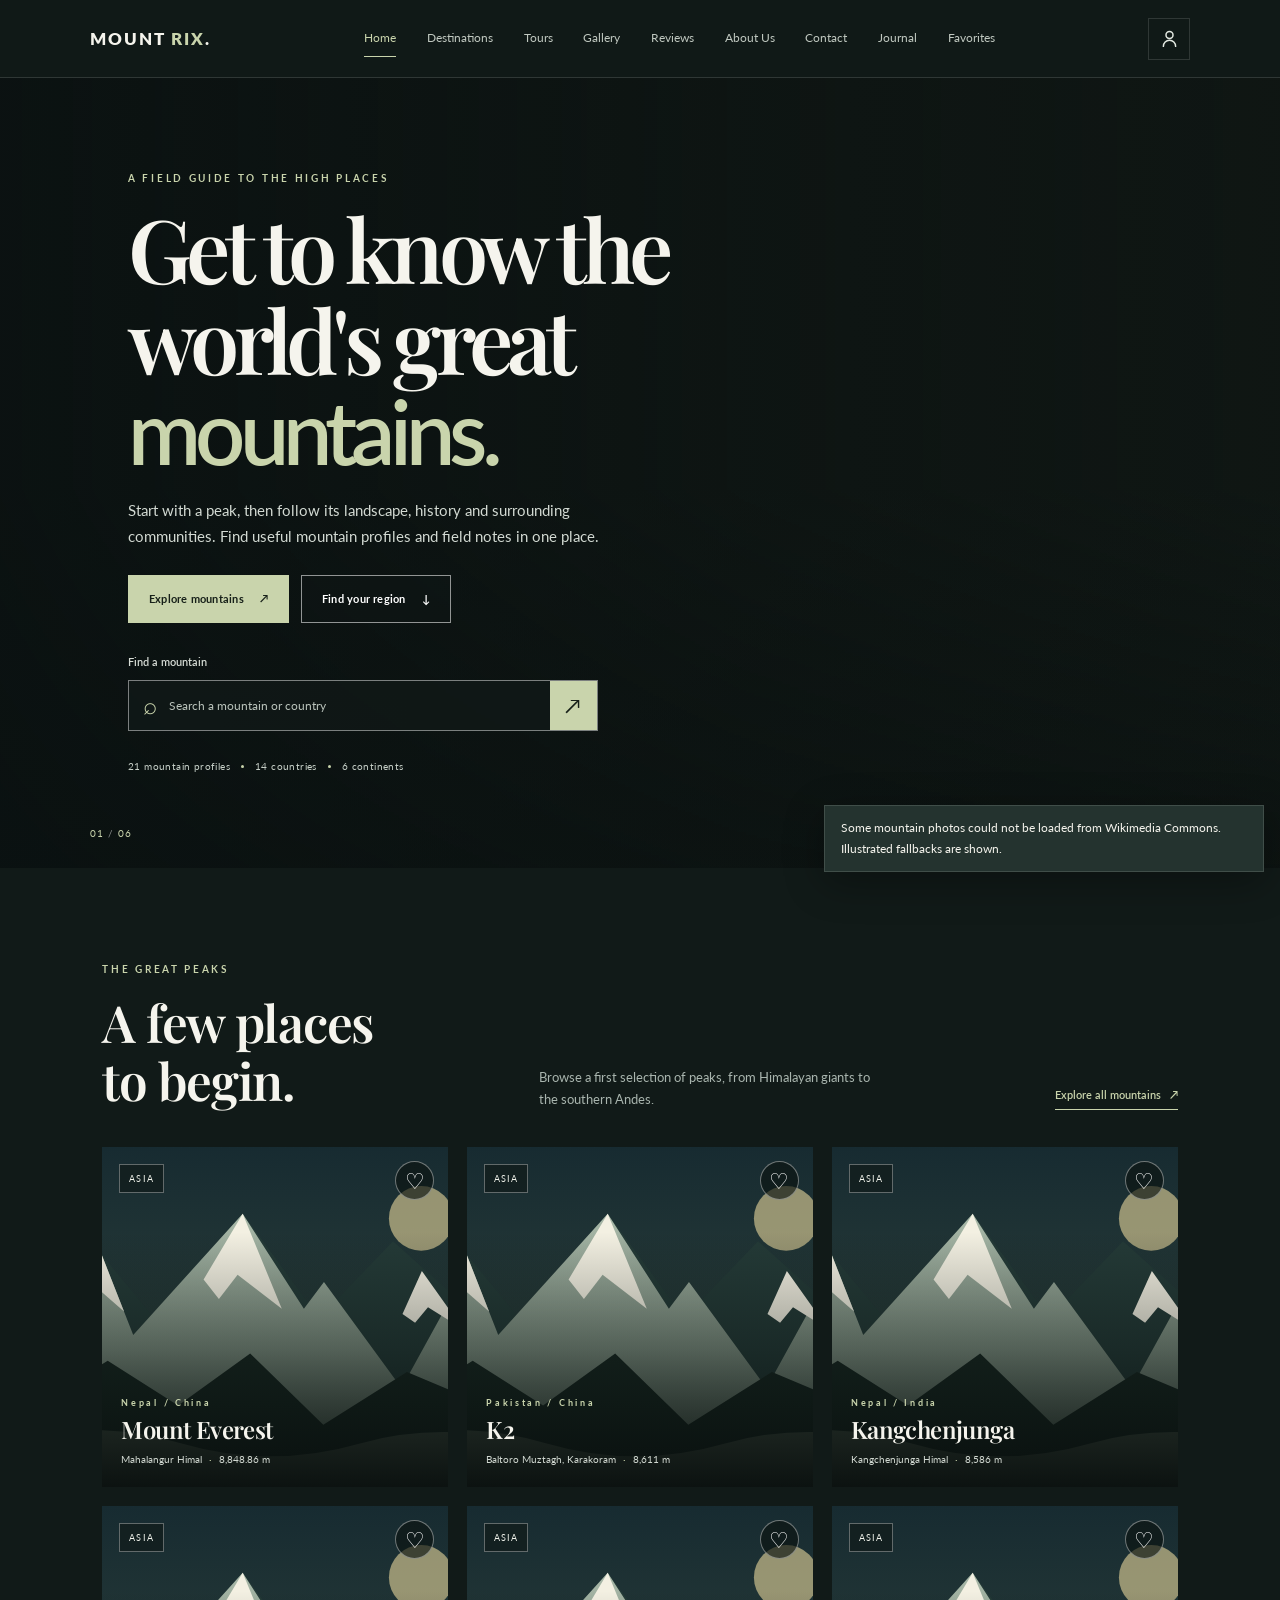
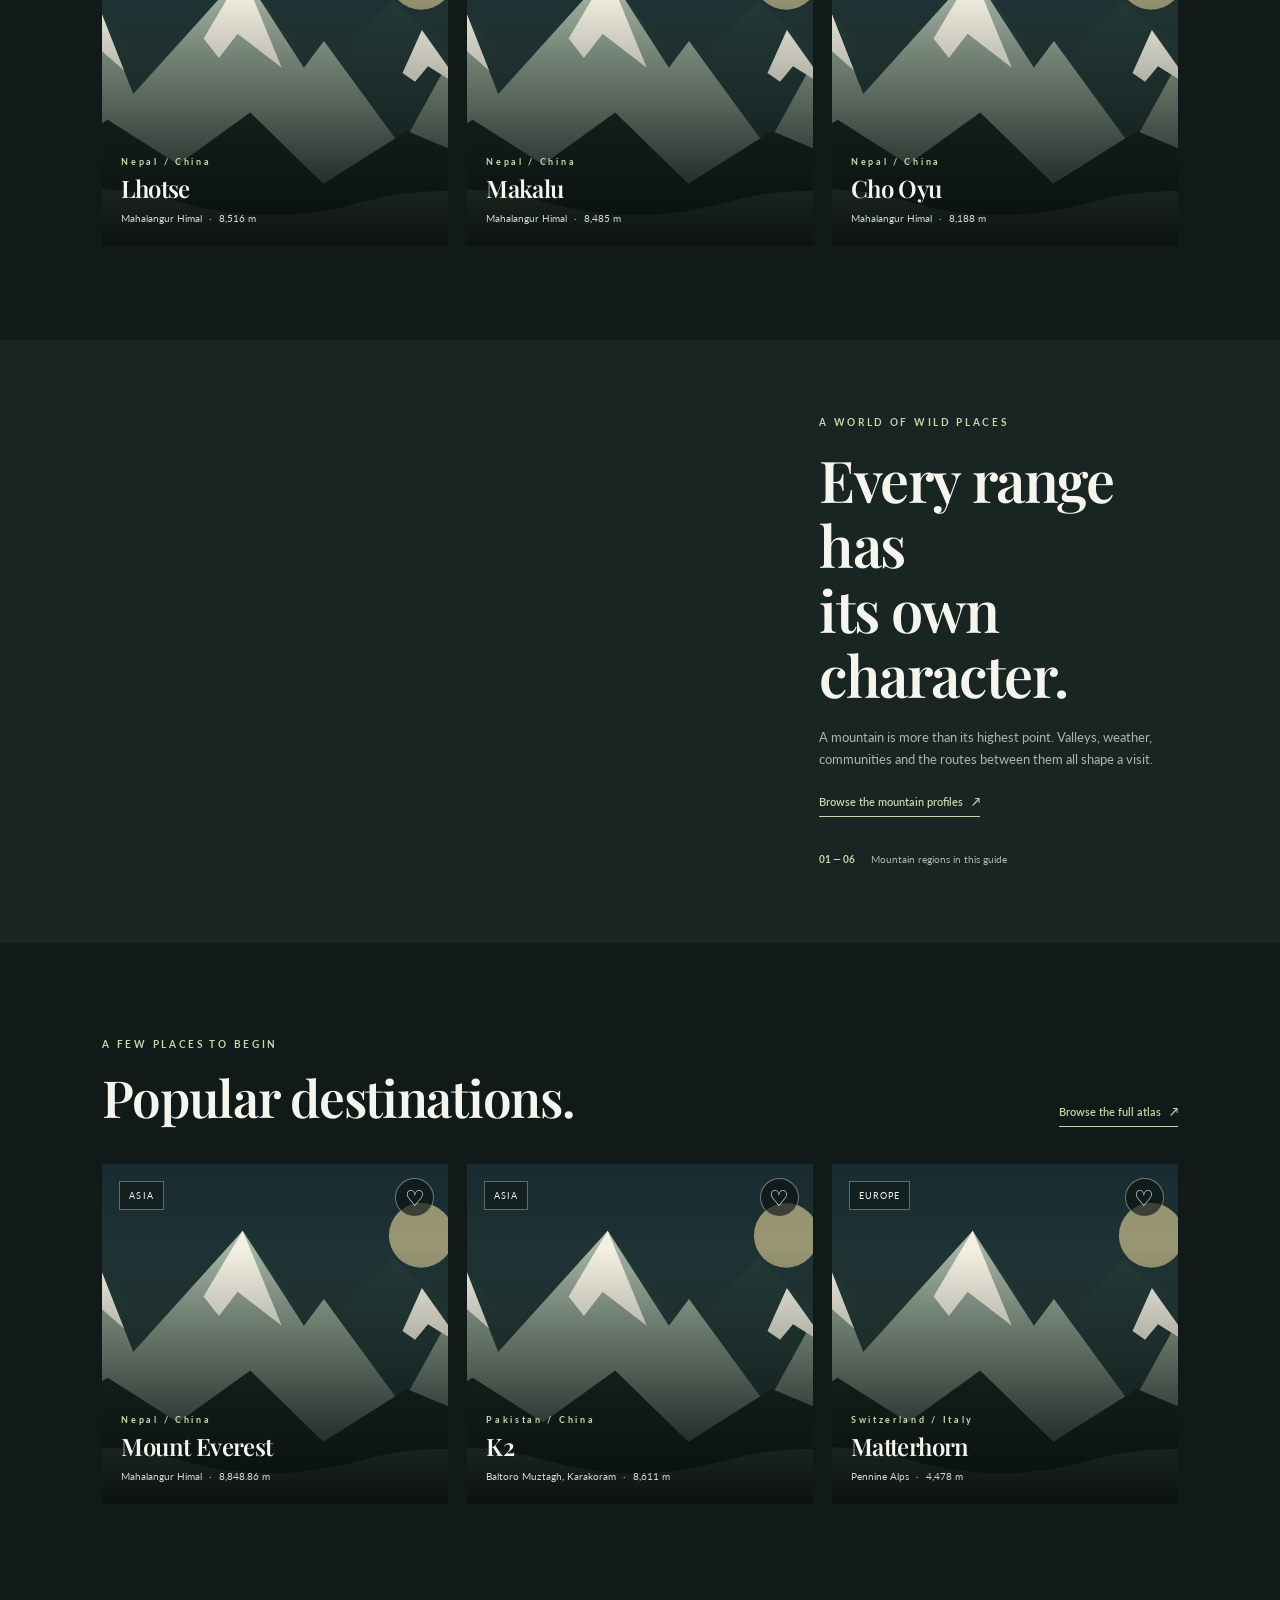
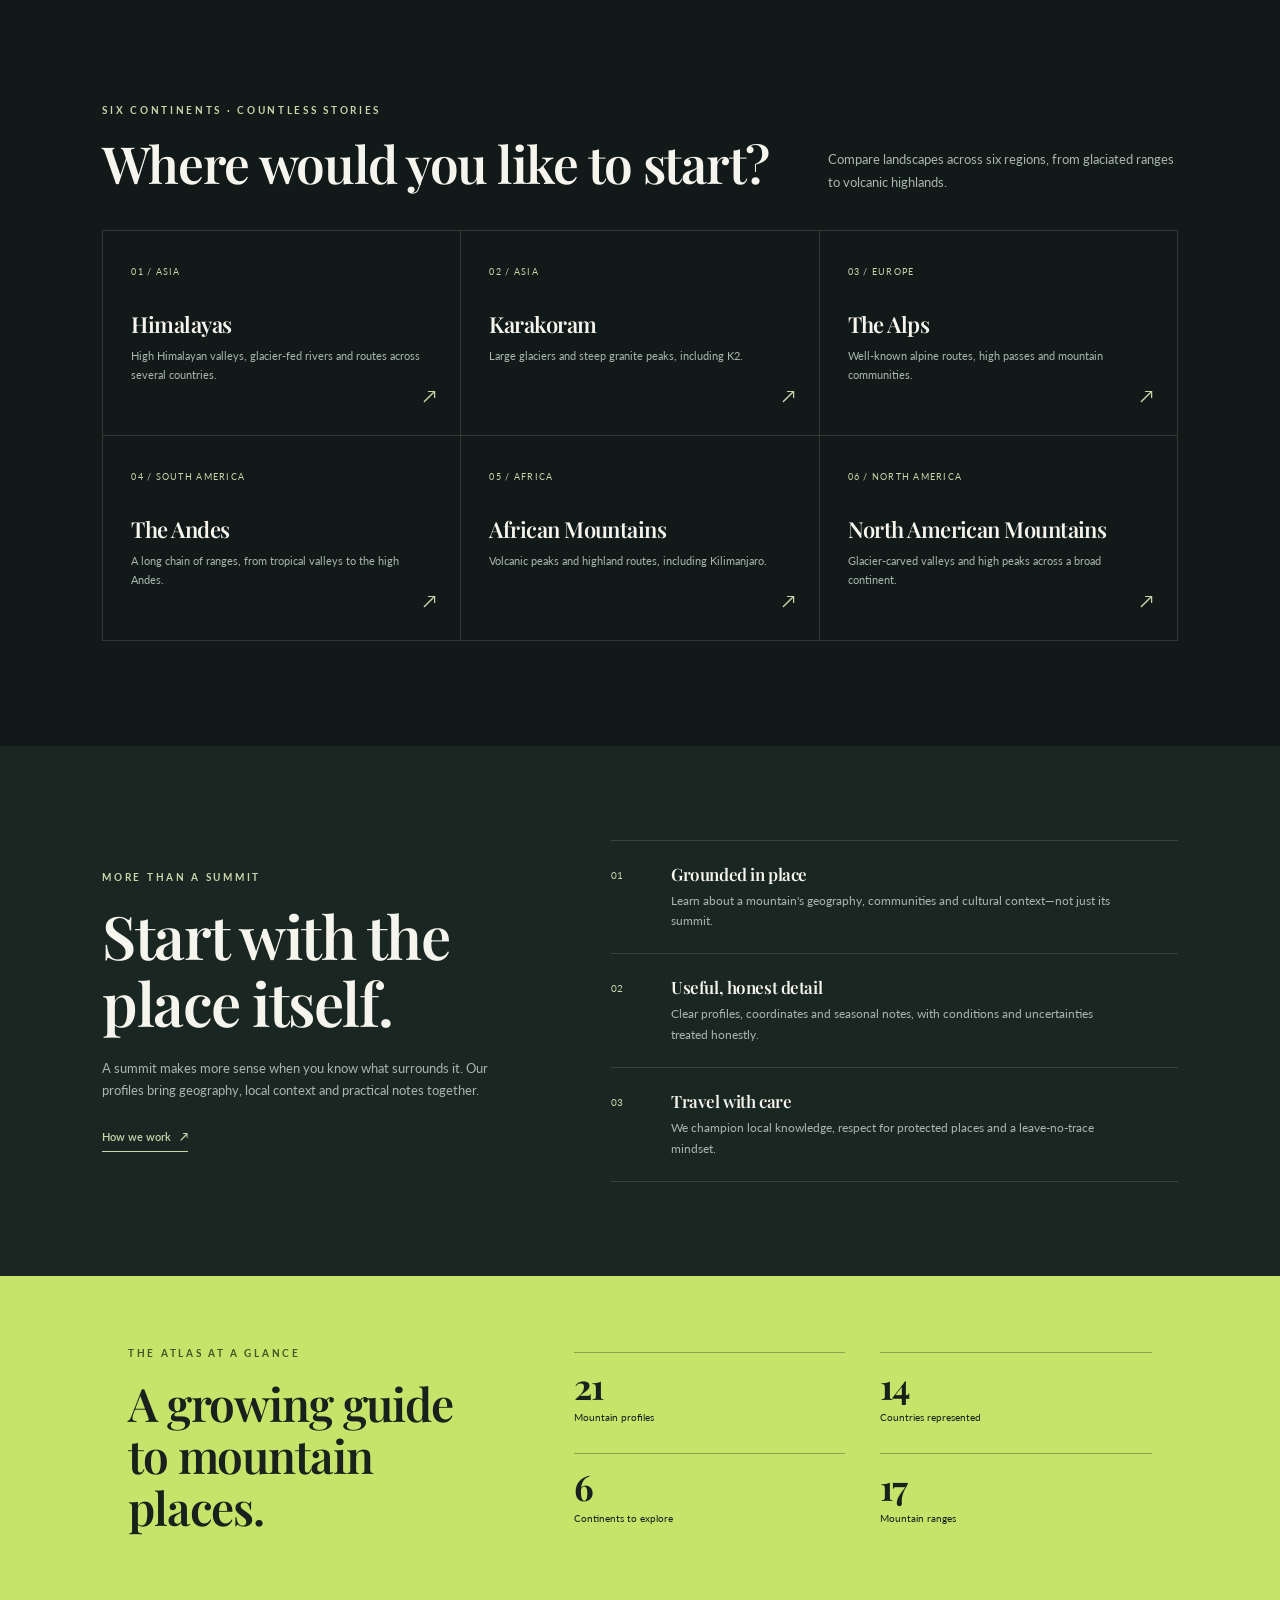
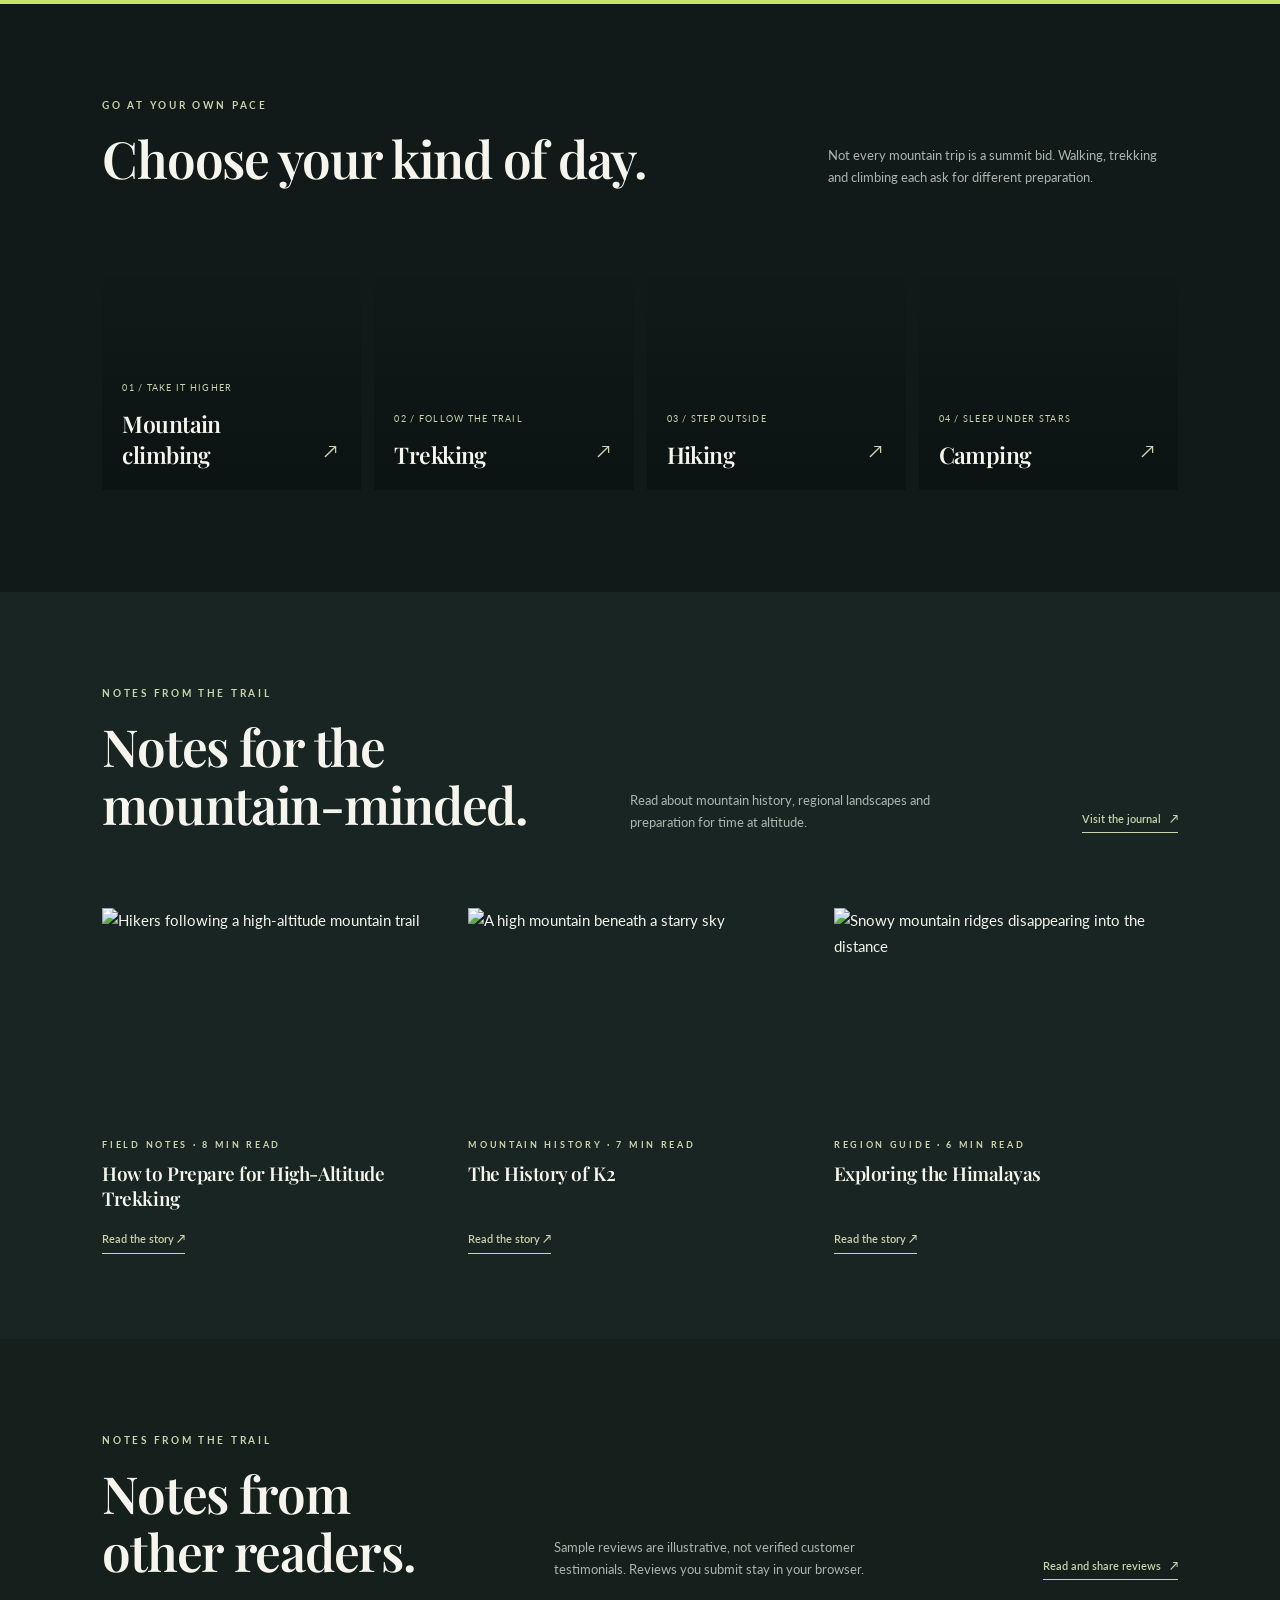
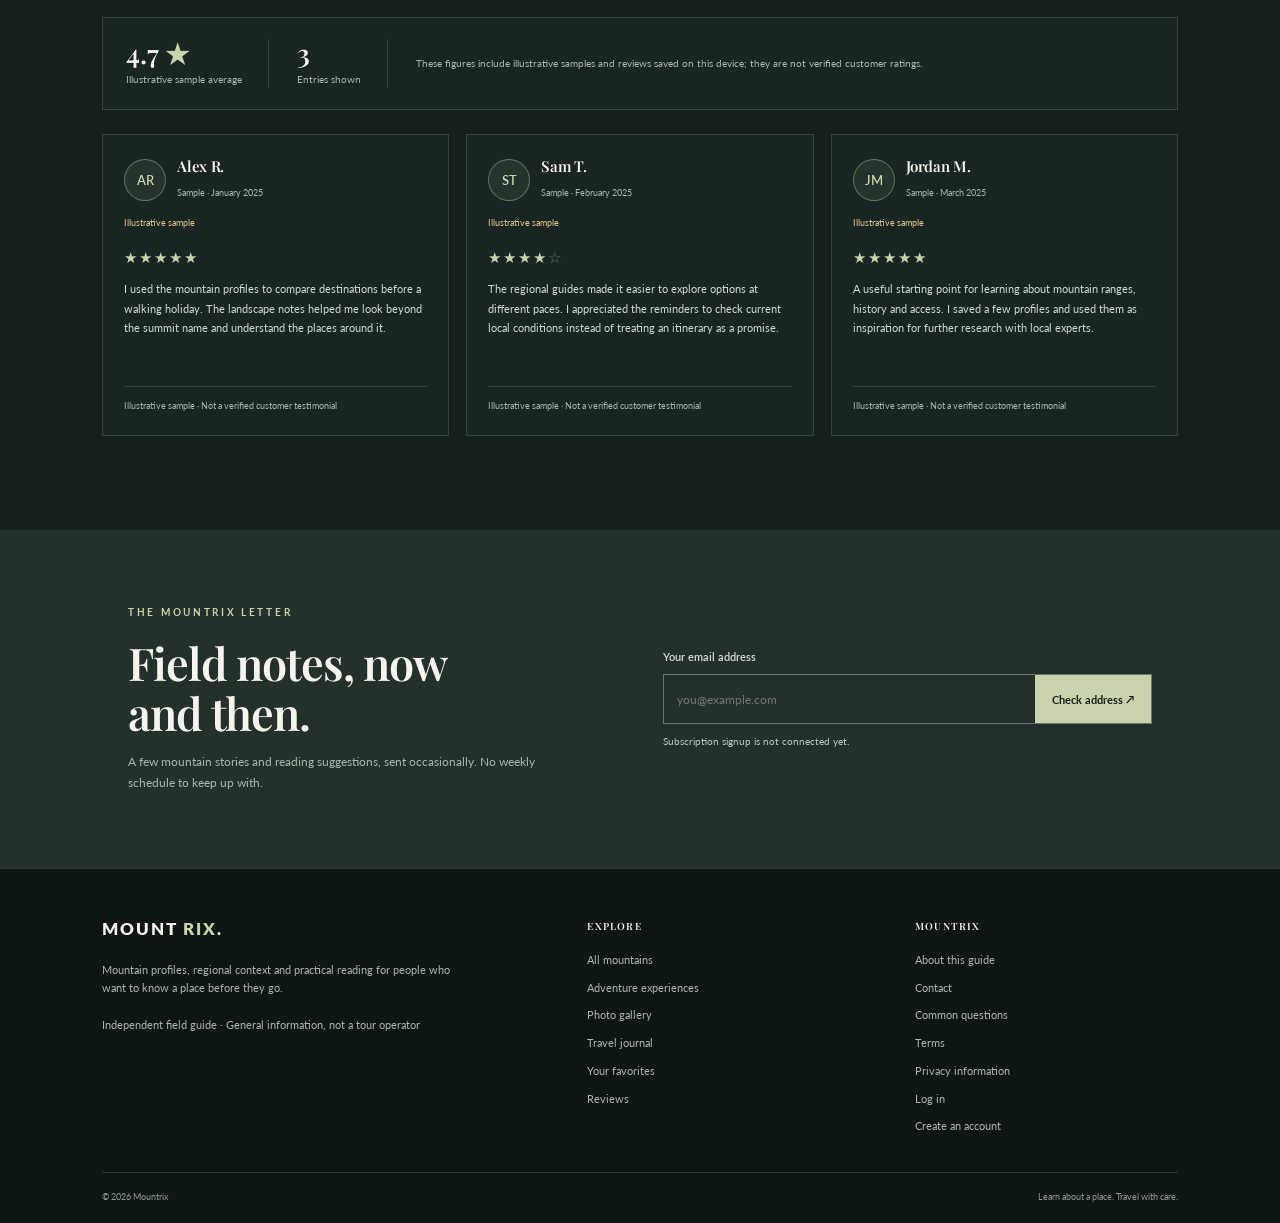
==== commit 4d9fc9bf: "name change" ====
--- a/index.html
+++ b/index.html
@@ -5,10 +5,10 @@
     <meta name="viewport" content="width=device-width, initial-scale=1.0" />
     <meta
       name="description"
-      content="Explore mountain profiles, regional context and field notes in the Summit Atlas guide to the world's high places."
+      content="Explore mountain profiles, regional context and field notes in the Mountrix guide to the world's high places."
     />
     <meta name="theme-color" content="#111a18" />
-    <title>Summit Atlas | A Field Guide to the World's Mountains</title>
+    <title>Mountrix | A Field Guide to the World's Mountains</title>
     <link rel="preconnect" href="https://fonts.googleapis.com" />
     <link rel="preconnect" href="https://fonts.gstatic.com" crossorigin />
     <link
@@ -387,7 +387,7 @@
 
       <section class="newsletter-section">
         <div class="newsletter-copy">
-          <p class="eyebrow">THE SUMMIT ATLAS LETTER</p>
+          <p class="eyebrow">THE MOUNTRIX LETTER</p>
           <h2>Field notes, now<br />and then.</h2>
           <p>
             A few mountain stories and reading suggestions, sent occasionally.
